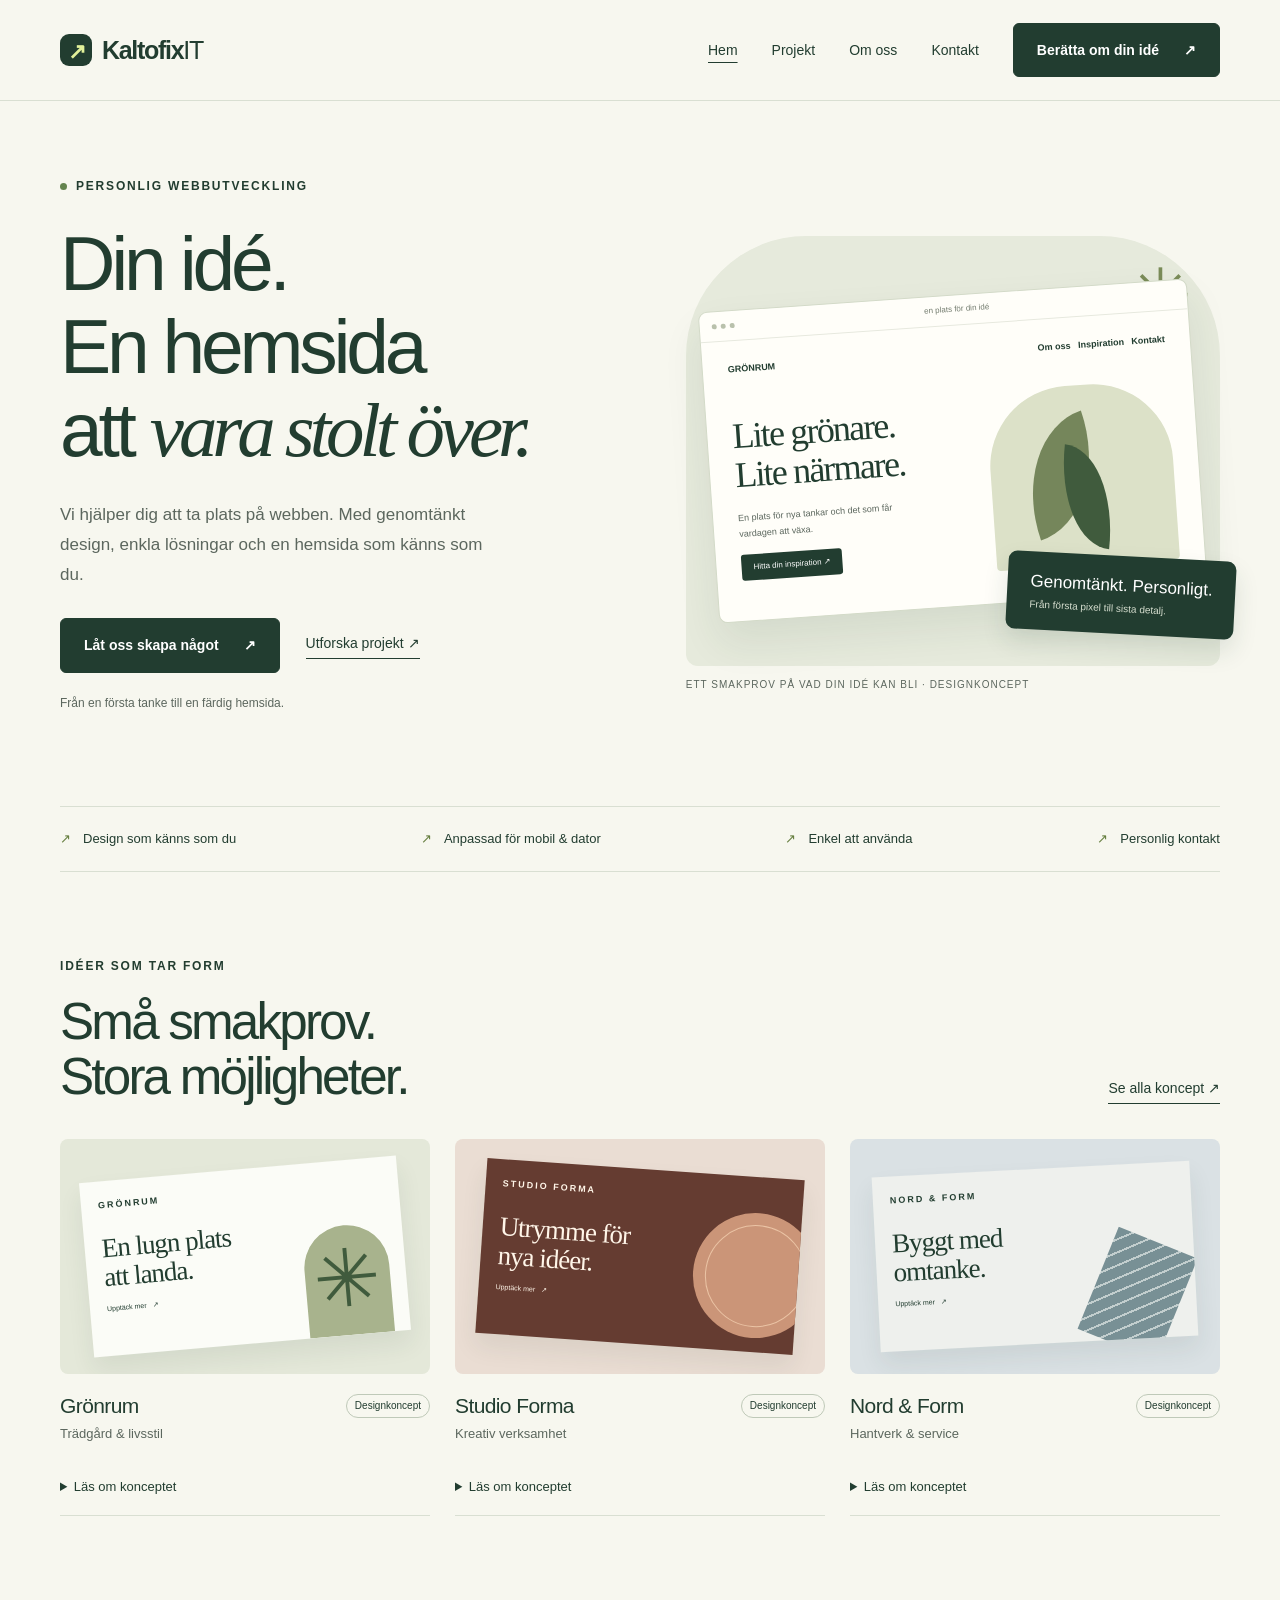
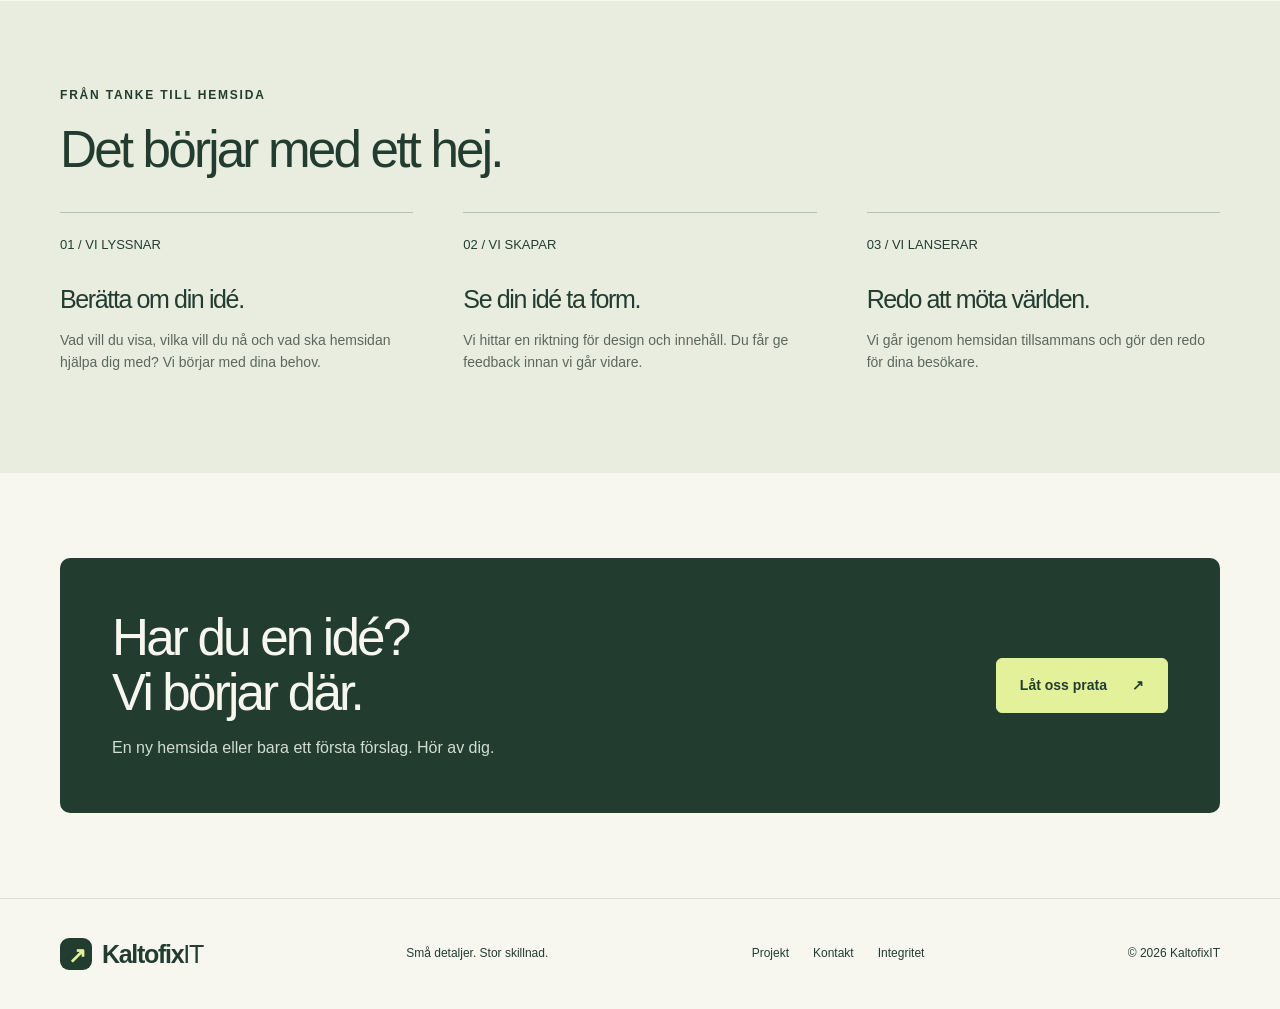
==== index.html @ 1e285206 "Build Swedish KaltofixIT portfolio with project concepts and contact inquiry" ====
<!doctype html>
<html lang="sv"><head><meta charset="UTF-8"><meta name="viewport" content="width=device-width,initial-scale=1"><meta name="description" content="KaltofixIT skapar personliga, lättanvända hemsidor. Upptäck projekt och hör av dig om en ny hemsida eller ett designförslag."><meta name="theme-color" content="#223d30"><title>Hemsidor med känsla | KaltofixIT</title><link rel="icon" href="favicon.svg" type="image/svg+xml"><link rel="stylesheet" href="styles.css"><script src="config.js" defer></script><script src="app.js" defer></script></head>
<body><a class="skip" href="#main">Hoppa till innehåll</a><header class="header"><div class="wrap nav"><a class="brand" href="index.html" aria-label="KaltofixIT, startsida"><span class="brandmark" aria-hidden="true">↗</span><span data-brand>Kaltofix<em>IT</em></span></a><button class="menu" aria-expanded="false" aria-controls="navigation">Meny</button><nav class="links" id="navigation" aria-label="Huvudmeny"><a href="index.html" aria-current="page">Hem</a><a href="projekt.html">Projekt</a><a href="om-oss.html">Om oss</a><a href="kontakt.html">Kontakt</a><a class="button" href="kontakt.html#forfragan">Berätta om din idé <span aria-hidden="true">↗</span></a></nav></div></header>
<main id="main"><section class="wrap hero"><div><div class="eyebrow"><span class="dot"></span> Personlig webbutveckling</div><h1>Din idé.<br>En hemsida<br>att <em>vara stolt över.</em></h1><p>Vi hjälper dig att ta plats på webben. Med genomtänkt design, enkla lösningar och en hemsida som känns som du.</p><div class="actions"><a class="button" href="kontakt.html">Låt oss skapa något <span aria-hidden="true">↗</span></a><a class="textlink" href="projekt.html">Utforska projekt ↗</a></div><p class="smallnote">Från en första tanke till en färdig hemsida.</p></div><div class="showcase"><span class="orbit" aria-hidden="true">✳</span><div class="browser" aria-hidden="true"><div class="chrome"><i></i><i></i><i></i><span>en plats för din idé</span></div><div class="mock"><div class="mocknav"><span>GRÖNRUM</span><span>Om oss &nbsp; Inspiration &nbsp; Kontakt</span></div><div class="mockhero"><div><h3>Lite grönare.<br>Lite närmare.</h3><p>En plats för nya tankar och det som får vardagen att växa.</p><span class="mockbutton">Hitta din inspiration ↗</span></div><div class="plant"></div></div></div></div><div class="floating"><b>Genomtänkt. Personligt.</b><span>Från första pixel till sista detalj.</span></div><span class="hero-caption">Ett smakprov på vad din idé kan bli · designkoncept</span></div></section><div class="wrap"><div class="benefits"><span>Design som känns som du</span><span>Anpassad för mobil & dator</span><span>Enkel att använda</span><span>Personlig kontakt</span></div></div><section class="wrap section"><div class="sectiontop"><div><div class="eyebrow">Idéer som tar form</div><h2>Små smakprov.<br>Stora möjligheter.</h2></div><a class="textlink" href="projekt.html">Se alla koncept ↗</a></div><div class="cards"><article class="project"><div class="project-art art-nature" aria-hidden="true"><div class="mini"><div class="mini-brand">GRÖNRUM</div><strong>En lugn plats att landa.</strong><small>Upptäck mer &nbsp; ↗</small><div class="circle"></div></div></div><div class="project-info"><h3>Grönrum</h3><span class="tag">Designkoncept</span></div><p>Trädgård & livsstil</p><details class="demo-detail"><summary>Läs om konceptet</summary><p>En mjuk, naturnära riktning med plats för tjänster, inspiration och personlig kontakt. Illustrativt exempel, inte ett kunduppdrag.</p><a class="textlink" href="kontakt.html?typ=exempel#forfragan">Jag vill ha något liknande ↗</a></details></article><article class="project"><div class="project-art art-studio" aria-hidden="true"><div class="mini"><div class="mini-brand">STUDIO FORMA</div><strong>Utrymme för nya idéer.</strong><small>Upptäck mer &nbsp; ↗</small><div class="circle"></div></div></div><div class="project-info"><h3>Studio Forma</h3><span class="tag">Designkoncept</span></div><p>Kreativ verksamhet</p><details class="demo-detail"><summary>Läs om konceptet</summary><p>En varm och uttrycksfull riktning för en verksamhet som vill visa upp sitt arbete. Illustrativt exempel, inte ett kunduppdrag.</p><a class="textlink" href="kontakt.html?typ=exempel#forfragan">Jag vill ha något liknande ↗</a></details></article><article class="project"><div class="project-art art-craft" aria-hidden="true"><div class="mini"><div class="mini-brand">NORD & FORM</div><strong>Byggt med omtanke.</strong><small>Upptäck mer &nbsp; ↗</small><div class="circle"></div></div></div><div class="project-info"><h3>Nord & Form</h3><span class="tag">Designkoncept</span></div><p>Hantverk & service</p><details class="demo-detail"><summary>Läs om konceptet</summary><p>En tydlig riktning med fokus på tjänster, referenser och en enkel väg till offert. Illustrativt exempel, inte ett kunduppdrag.</p><a class="textlink" href="kontakt.html?typ=exempel#forfragan">Jag vill ha något liknande ↗</a></details></article></div></section><section class="process"><div class="wrap section"><div class="sectiontop"><div><div class="eyebrow">Från tanke till hemsida</div><h2>Det börjar med ett hej.</h2></div></div><div class="steps"><article class="step"><span class="step-number">01 / VI LYSSNAR</span><h3>Berätta om din idé.</h3><p>Vad vill du visa, vilka vill du nå och vad ska hemsidan hjälpa dig med? Vi börjar med dina behov.</p></article><article class="step"><span class="step-number">02 / VI SKAPAR</span><h3>Se din idé ta form.</h3><p>Vi hittar en riktning för design och innehåll. Du får ge feedback innan vi går vidare.</p></article><article class="step"><span class="step-number">03 / VI LANSERAR</span><h3>Redo att möta världen.</h3><p>Vi går igenom hemsidan tillsammans och gör den redo för dina besökare.</p></article></div></div></section><div class="wrap section"><section class="cta"><div><h2>Har du en idé?<br>Vi börjar där.</h2><p>En ny hemsida eller bara ett första förslag. Hör av dig.</p></div><a class="button light" href="kontakt.html">Låt oss prata <span aria-hidden="true">↗</span></a></section></div></main><footer class="footer"><div class="wrap"><a class="brand" href="index.html"><span class="brandmark" aria-hidden="true">↗</span><span data-brand>Kaltofix<em>IT</em></span></a><span>Små detaljer. Stor skillnad.</span><div class="footer-links"><a href="projekt.html">Projekt</a><a href="kontakt.html">Kontakt</a><a href="kontakt.html#integritet">Integritet</a></div><span>© <span data-year>2026</span> <span data-name>KaltofixIT</span></span></div></footer></body></html>
---- styles.css ----
:root{--paper:#f7f7ef;--ink:#223d30;--muted:#5c675e;--line:#d9dfd2;--lime:#e2f19a;--white:#fffef9}*{box-sizing:border-box}html{scroll-behavior:smooth}body{margin:0;background:var(--paper);color:var(--ink);font-family:Arial,Helvetica,sans-serif;line-height:1.6}a{color:inherit;text-decoration:none}button,input,select,textarea{font:inherit}button,a,input,select,textarea{-webkit-tap-highlight-color:transparent}button{cursor:pointer}a:focus-visible,button:focus-visible,input:focus-visible,select:focus-visible,textarea:focus-visible{outline:3px solid #658023;outline-offset:5px}h1,h2,h3,p{margin-top:0}h1,h2,h3{line-height:1.08;letter-spacing:-.055em;font-weight:500}h1{font-size:clamp(3.1rem,6vw,6rem);margin-bottom:27px}h2{font-size:clamp(2rem,4vw,3.6rem)}h3{font-size:1.6rem}p{color:var(--muted)}.wrap{max-width:1240px;padding:0 40px;margin:auto}.skip{position:fixed;left:20px;top:-80px;background:var(--ink);color:white;padding:10px;z-index:99}.skip:focus{top:10px}.header{border-bottom:1px solid var(--line)}.nav{min-height:100px;display:flex;align-items:center;justify-content:space-between;gap:25px}.brand{font-size:25px;font-weight:700;letter-spacing:-1.3px;display:flex;gap:10px;align-items:center}.brandmark{width:32px;height:32px;display:grid;place-items:center;background:var(--ink);color:var(--lime);border-radius:9px;font-size:22px}.brand em{font-style:normal;font-weight:400}.links{display:flex;gap:34px;align-items:center;font-size:14px}.links a[aria-current=page]{text-decoration:underline;text-underline-offset:7px}.button{display:inline-flex;justify-content:center;align-items:center;gap:25px;padding:15px 23px;border-radius:6px;background:var(--ink);color:white;border:1px solid var(--ink);font-size:14px;font-weight:600;transition:transform .2s,background .2s}.button:hover{background:#345743;transform:translateY(-2px)}.button.light{background:var(--lime);color:var(--ink);border-color:var(--lime)}.button.outline{background:transparent;color:var(--ink);border-color:#abb5a4}.textlink{font-size:14px;border-bottom:1px solid;padding-bottom:4px}.menu{display:none}.eyebrow{display:flex;align-items:center;gap:9px;font-size:12px;letter-spacing:1.8px;text-transform:uppercase;font-weight:600;margin-bottom:26px;color:var(--ink)}.dot{width:7px;height:7px;background:#64844e;border-radius:100%}.hero{display:grid;grid-template-columns:1.05fr 1fr;gap:65px;align-items:center;padding-top:76px;padding-bottom:80px}.hero h1 em,.pagehead h1 em{font-family:Georgia,serif;font-weight:400;letter-spacing:-.065em}.hero p{max-width:430px;font-size:17px;line-height:1.75}.actions{display:flex;align-items:center;gap:26px;flex-wrap:wrap;margin-top:29px}.smallnote{font-size:12px!important;margin-top:20px}.showcase{position:relative;background:#e6eadc;border-radius:120px 120px 12px 12px;min-height:430px;display:flex;align-items:center;justify-content:center;padding:40px 22px}.orbit{position:absolute;right:28px;top:23px;font-size:75px;line-height:1;color:#7a8c58}.browser{width:100%;background:var(--white);border-radius:9px;box-shadow:0 20px 40px #223d3017;overflow:hidden;transform:rotate(-4deg);border:1px solid #d3dac8}.chrome{height:30px;border-bottom:1px solid #e7e9df;display:flex;align-items:center;gap:4px;padding:0 12px}.chrome i{width:5px;height:5px;border-radius:50%;background:#b9c1ac}.chrome span{font-size:8px;flex:1;text-align:center;color:#727b6e}.mock{padding:21px 25px 32px}.mocknav{display:flex;justify-content:space-between;font-size:9px;font-weight:bold}.mockhero{display:grid;grid-template-columns:1.3fr 1fr;gap:16px;align-items:center;padding-top:33px}.mock h3{font-family:Georgia,serif;font-size:36px;letter-spacing:-1.8px;margin-bottom:16px}.mock p{font-size:9px;max-width:180px}.mockbutton{display:inline-block;background:var(--ink);color:white;padding:7px 12px;font-size:8px;border-radius:3px}.plant{height:180px;background:#dce1c8;border-radius:80px 80px 4px 4px;position:relative;overflow:hidden}.plant:before{content:'';position:absolute;width:80px;height:110px;border-radius:100% 0 100% 0;background:#75865b;bottom:36px;left:30px;transform:rotate(-15deg)}.plant:after{content:'';position:absolute;width:55px;height:100px;border-radius:0 100% 0 100%;background:#405b3d;bottom:18px;left:67px;transform:rotate(10deg)}.floating{position:absolute;right:-15px;bottom:32px;background:var(--ink);color:white;border-radius:9px;padding:16px 23px;box-shadow:0 12px 25px #223d3020;transform:rotate(3deg);font-size:12px}.floating b{display:block;font-size:17px;font-weight:500}.floating span{color:#d6decf;font-size:10px}.hero-caption{position:absolute;bottom:-27px;left:0;font-size:10px;color:var(--muted);letter-spacing:1px;text-transform:uppercase}.benefits{border-top:1px solid var(--line);border-bottom:1px solid var(--line);display:flex;justify-content:space-between;gap:15px;padding:22px 0;font-size:13px}.benefits span:before{content:'↗';margin-right:12px;color:#647d3d}.section{padding-top:85px;padding-bottom:85px}.sectiontop{display:flex;justify-content:space-between;align-items:end;gap:25px;margin-bottom:35px}.sectiontop h2{margin-bottom:0}.sectiontop .eyebrow{margin-bottom:17px}.cards{display:grid;grid-template-columns:repeat(3,1fr);gap:25px}.project-art{height:235px;border-radius:8px;overflow:hidden;padding:26px;position:relative;display:grid;place-items:center}.art-nature{background:#e4e8d9}.art-studio{background:#eaddd3}.art-craft{background:#dae1e4}.mini{width:100%;height:175px;padding:17px;background:#fbfcf7;box-shadow:0 13px 25px #223d3015;transform:rotate(-5deg);position:relative;overflow:hidden}.mini .mini-brand{font-size:9px;letter-spacing:2px;font-weight:bold;margin-bottom:22px}.mini strong{font-family:Georgia,serif;font-size:27px;line-height:1.05;display:block;max-width:150px;font-weight:400;letter-spacing:-1px}.mini small{font-size:7px;display:block;margin-top:12px}.mini .circle{height:110px;width:85px;background:#a8b38d;border-radius:80px 80px 0 0;position:absolute;right:16px;bottom:0}.mini .circle:after{content:'✳';font-size:80px;position:absolute;top:-10px;left:8px;color:#405b3d}.art-studio .mini{background:#653c31;color:#fff5e8;transform:rotate(4deg)}.art-studio .circle{background:#cb9578;border-radius:50%;right:-20px;bottom:14px;width:125px;height:125px}.art-studio .circle:after{content:'';border:1px solid #ebc4a5;width:100px;height:100px;border-radius:50%;left:12px;top:12px}.art-craft .mini{background:#eef0ed;transform:rotate(-3deg)}.art-craft .circle{border-radius:0;background:repeating-linear-gradient(135deg,#789095 0,#789095 10px,#c2cece 10px,#c2cece 12px);transform:rotate(25deg);bottom:-10px}.art-craft .circle:after{content:''}.project-info{display:flex;justify-content:space-between;align-items:center;margin:20px 0 6px;gap:10px}.project-info h3{font-size:21px;letter-spacing:-.6px;margin:0}.tag{font-size:10px;border:1px solid #bfc9b8;border-radius:20px;padding:3px 8px;white-space:nowrap}.project p{font-size:13px;margin:0 0 12px}.project .textlink{font-size:12px}.process{background:#e9eddf}.steps{display:grid;grid-template-columns:repeat(3,1fr);gap:50px}.step{border-top:1px solid #b7c2ab;padding-top:22px}.step-number{font-size:13px;display:block;margin-bottom:30px}.step h3{font-size:25px;margin-bottom:16px}.step p{font-size:14px}.cta{background:var(--ink);color:var(--paper);border-radius:10px;padding:52px;display:flex;justify-content:space-between;align-items:center;gap:35px}.cta h2{margin-bottom:15px}.cta p{color:#d3ddce;margin:0}.footer{padding:35px 0;border-top:1px solid var(--line);font-size:12px}.footer .wrap{display:flex;justify-content:space-between;align-items:center;gap:22px;flex-wrap:wrap}.footer-links{display:flex;gap:24px}.pagehead{padding-top:70px;padding-bottom:40px;max-width:850px}.pagehead h1{font-size:clamp(3rem,5.5vw,5rem)}.pagehead p{max-width:620px;font-size:17px}.notice{padding:15px 20px;border-left:3px solid #a4b478;background:#edf0e4;font-size:13px;margin:0 0 35px;color:var(--muted)}.about-grid{display:grid;grid-template-columns:1fr 1fr;gap:80px;align-items:center}.about-art{background:#dfe6d4;border-radius:10px;min-height:350px;display:grid;place-items:center}.about-art span{font-family:Georgia,serif;font-size:120px;letter-spacing:-13px;transform:rotate(-8deg)}.about-copy h2{font-size:38px}.about-copy p{font-size:16px}.contact-grid{display:grid;grid-template-columns:.8fr 1.2fr;gap:85px;padding-bottom:80px}.contact-item{padding:23px 0;border-bottom:1px solid var(--line)}.contact-item small{display:block;color:var(--muted);margin-bottom:8px;font-size:12px}.contact-item a{font-size:clamp(17px,2.2vw,24px);overflow-wrap:anywhere;letter-spacing:-.5px}.contact-form{background:var(--white);border:1px solid var(--line);padding:32px;border-radius:10px}.contact-form h2{font-size:27px;letter-spacing:-1px}.form-row{display:grid;grid-template-columns:1fr 1fr;gap:18px}label{display:block;font-size:12px;font-weight:600;margin-bottom:17px}input,select,textarea{display:block;width:100%;margin-top:7px;border:1px solid #c9d0c2;background:#fffefb;border-radius:5px;padding:11px 12px;color:var(--ink);font-size:14px}textarea{resize:vertical;min-height:125px}.form-help{font-size:12px;line-height:1.6;margin:15px 0 0}.status{font-size:13px;margin-top:15px}.faq{margin-top:35px}details{border-bottom:1px solid var(--line);padding:17px 0;font-size:14px}summary{cursor:pointer;font-weight:600}details p{padding-top:12px;margin-bottom:0}.form-copy{display:none;width:100%;margin-top:12px}.form-copy.visible{display:block}.privacy{font-size:12px;margin-top:30px}.demo-detail{margin-top:15px}.demo-detail summary{font-weight:400;font-size:13px}.demo-detail p{font-size:13px}.page404{text-align:center;padding:100px 20px}.noscript{padding:18px;background:#e2f19a}.mobile-only{display:none}@media(min-width:1500px){.hero{padding-top:95px;padding-bottom:100px}}@media(max-width:1000px){.hero{gap:35px}.wrap{padding-left:28px;padding-right:28px}.showcase{min-height:360px}.mock h3{font-size:29px}.plant{height:140px}.floating{right:-5px}.contact-grid{gap:35px}.cards{gap:18px}.project-art{padding:18px}.mini strong{font-size:23px}.mini .circle{right:-15px;opacity:.7}.links{gap:22px}}@media(max-width:720px){.wrap{padding-left:22px;padding-right:22px}.nav{min-height:80px;flex-wrap:wrap;gap:0;padding-top:18px;padding-bottom:18px}.brand{font-size:23px}.menu{display:block;border:1px solid #b8c3af;border-radius:5px;padding:7px 12px;background:transparent;color:var(--ink)}.links{display:none;width:100%;align-items:stretch;gap:0;padding-top:18px}.links.open{display:flex;flex-direction:column}.links a{padding:12px}.links .button{margin-top:8px}.hero{grid-template-columns:1fr;padding-top:45px;padding-bottom:55px;gap:45px}h1{font-size:3.5rem}.hero p{font-size:16px}.showcase{min-height:350px;max-width:490px;width:100%;margin:auto}.browser{max-width:420px}.hero-caption{bottom:-23px}.benefits{flex-wrap:wrap;justify-content:flex-start;gap:12px 25px;font-size:12px}.section{padding-top:55px;padding-bottom:55px}.sectiontop{align-items:start;flex-direction:column;gap:20px}.cards,.steps,.about-grid,.contact-grid{grid-template-columns:1fr}.cards{gap:36px}.project-art{height:270px;padding:32px}.mini{max-width:320px;height:200px;padding:24px}.mini strong{font-size:32px}.mini .circle{right:15px;opacity:1}.steps{gap:28px}.step-number{margin-bottom:18px}.cta{padding:32px 24px;align-items:start;flex-direction:column}.cta h2{font-size:2.3rem}.footer .wrap{align-items:start;flex-direction:column}.pagehead{padding-top:45px;padding-bottom:20px}.pagehead h1{font-size:3.4rem}.about-grid{gap:35px}.about-art{min-height:270px}.contact-grid{gap:30px}.contact-form{padding:24px}.form-row{grid-template-columns:1fr;gap:0}.contact-item a{font-size:24px}}@media(prefers-reduced-motion:reduce){html{scroll-behavior:auto}*{transition:none!important}}
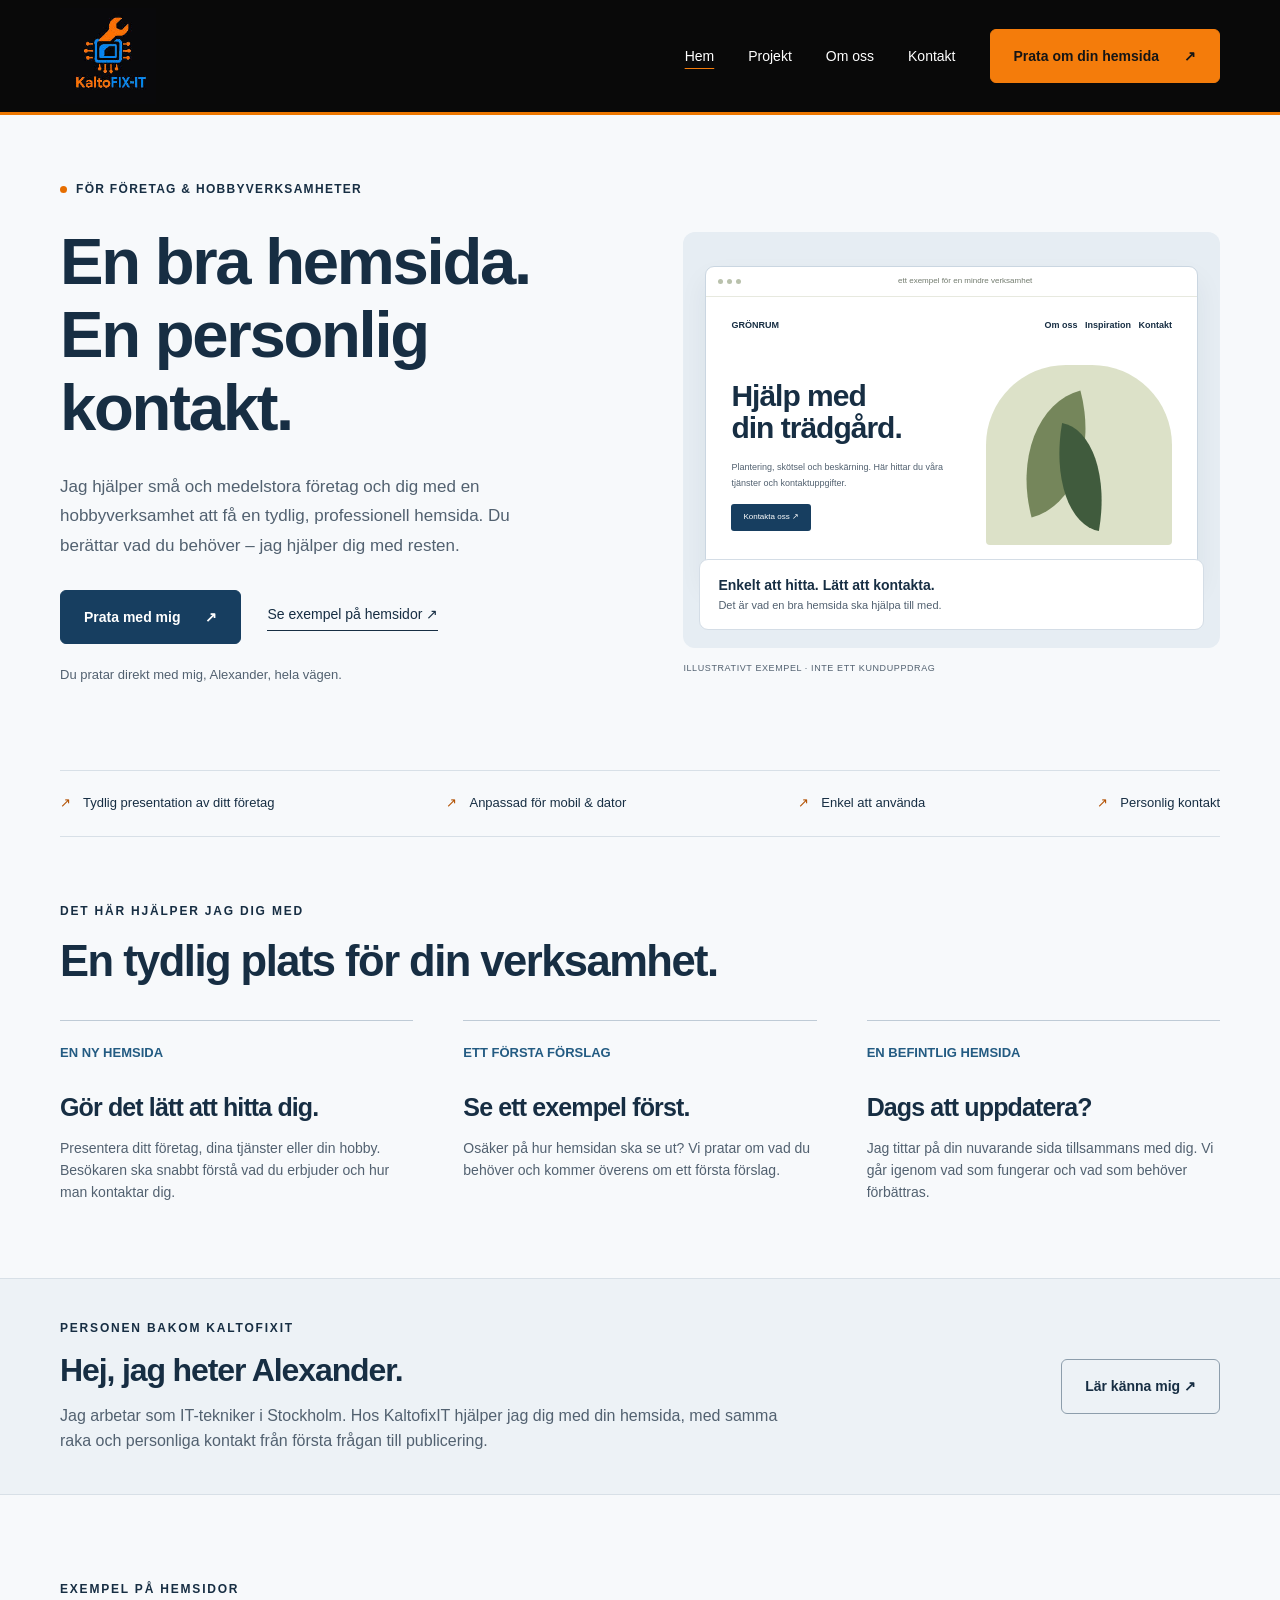
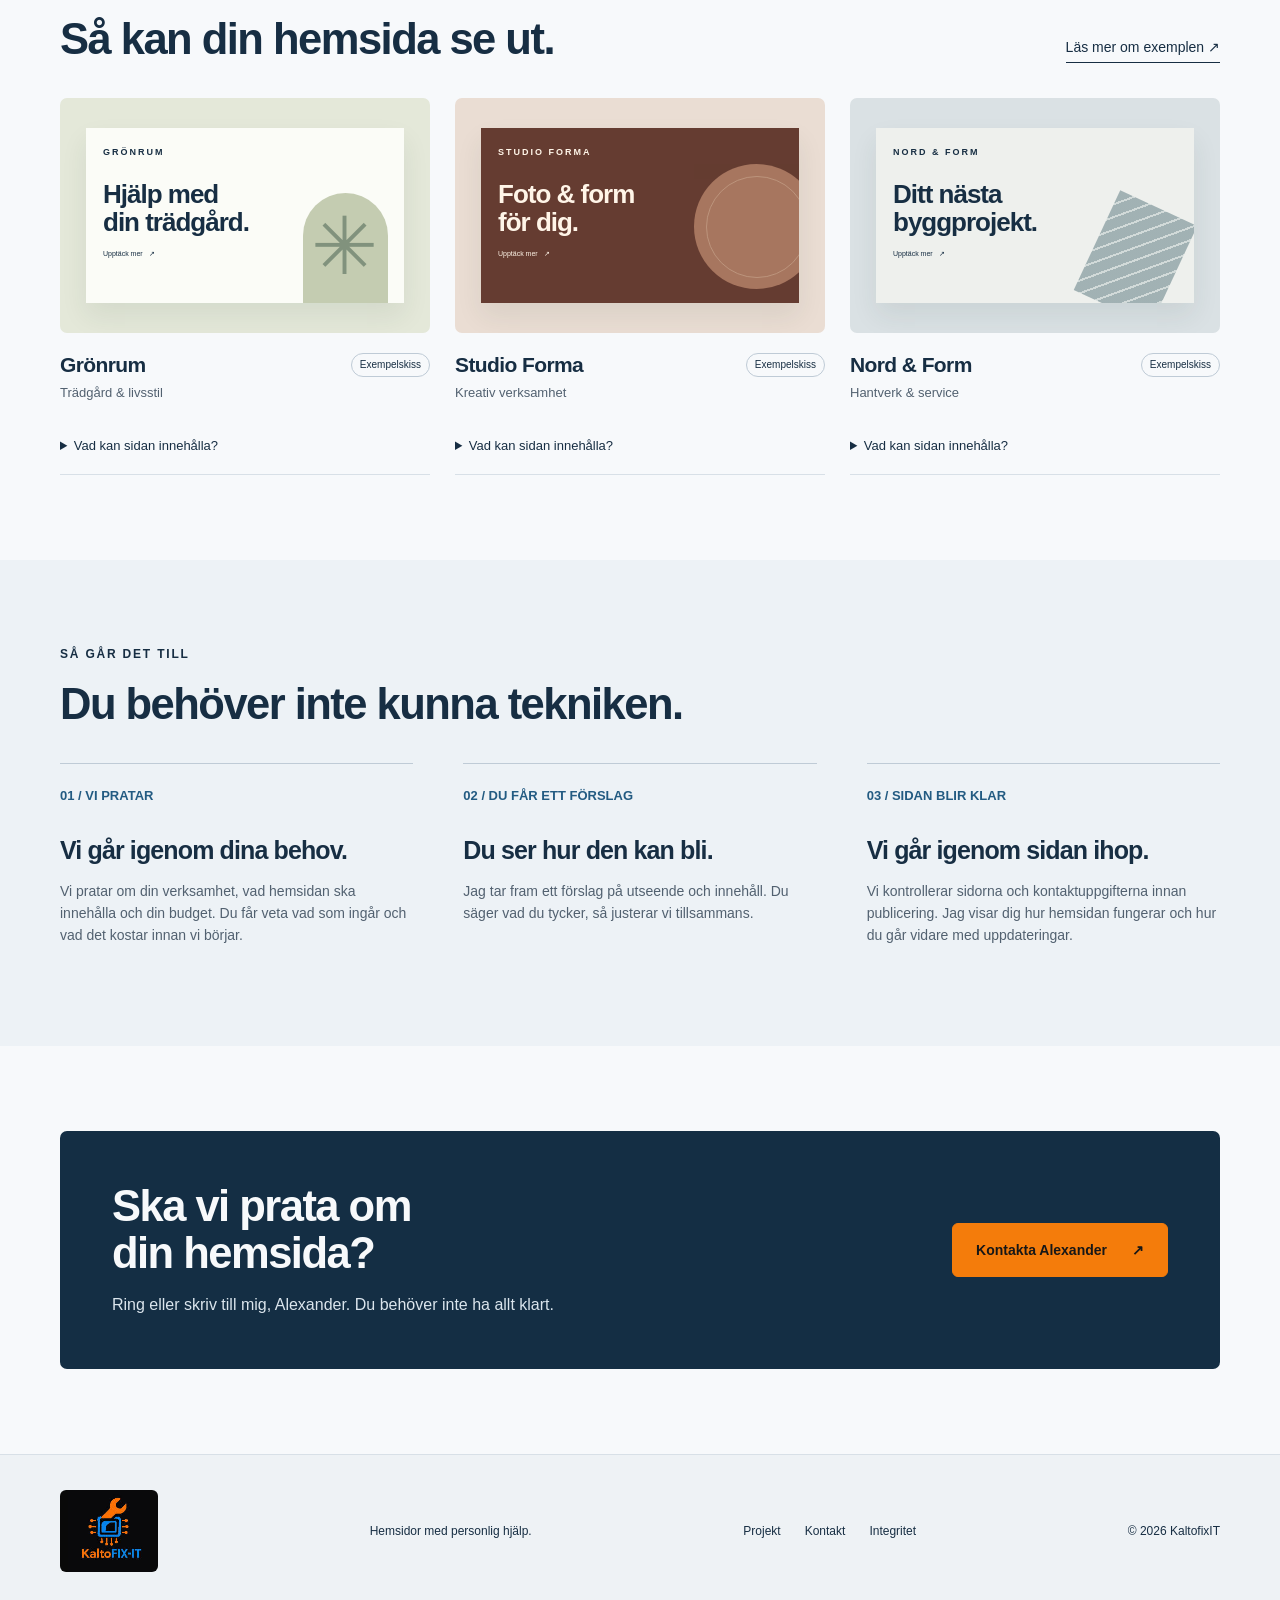
==== commit 3ac9ef8c: "Add original KaltofixIT logo and focus on approachable websites for businesses" ====
--- a/index.html
+++ b/index.html
@@ -1,4 +1,4 @@
 <!doctype html>
-<html lang="sv"><head><meta charset="UTF-8"><meta name="viewport" content="width=device-width,initial-scale=1"><meta name="description" content="KaltofixIT skapar personliga, lättanvända hemsidor. Upptäck projekt och hör av dig om en ny hemsida eller ett designförslag."><meta name="theme-color" content="#223d30"><title>Hemsidor med känsla | KaltofixIT</title><link rel="icon" href="favicon.svg" type="image/svg+xml"><link rel="stylesheet" href="styles.css"><script src="config.js" defer></script><script src="app.js" defer></script></head>
-<body><a class="skip" href="#main">Hoppa till innehåll</a><header class="header"><div class="wrap nav"><a class="brand" href="index.html" aria-label="KaltofixIT, startsida"><span class="brandmark" aria-hidden="true">↗</span><span data-brand>Kaltofix<em>IT</em></span></a><button class="menu" aria-expanded="false" aria-controls="navigation">Meny</button><nav class="links" id="navigation" aria-label="Huvudmeny"><a href="index.html" aria-current="page">Hem</a><a href="projekt.html">Projekt</a><a href="om-oss.html">Om oss</a><a href="kontakt.html">Kontakt</a><a class="button" href="kontakt.html#forfragan">Berätta om din idé <span aria-hidden="true">↗</span></a></nav></div></header>
-<main id="main"><section class="wrap hero"><div><div class="eyebrow"><span class="dot"></span> Personlig webbutveckling</div><h1>Din idé.<br>En hemsida<br>att <em>vara stolt över.</em></h1><p>Vi hjälper dig att ta plats på webben. Med genomtänkt design, enkla lösningar och en hemsida som känns som du.</p><div class="actions"><a class="button" href="kontakt.html">Låt oss skapa något <span aria-hidden="true">↗</span></a><a class="textlink" href="projekt.html">Utforska projekt ↗</a></div><p class="smallnote">Från en första tanke till en färdig hemsida.</p></div><div class="showcase"><span class="orbit" aria-hidden="true">✳</span><div class="browser" aria-hidden="true"><div class="chrome"><i></i><i></i><i></i><span>en plats för din idé</span></div><div class="mock"><div class="mocknav"><span>GRÖNRUM</span><span>Om oss &nbsp; Inspiration &nbsp; Kontakt</span></div><div class="mockhero"><div><h3>Lite grönare.<br>Lite närmare.</h3><p>En plats för nya tankar och det som får vardagen att växa.</p><span class="mockbutton">Hitta din inspiration ↗</span></div><div class="plant"></div></div></div></div><div class="floating"><b>Genomtänkt. Personligt.</b><span>Från första pixel till sista detalj.</span></div><span class="hero-caption">Ett smakprov på vad din idé kan bli · designkoncept</span></div></section><div class="wrap"><div class="benefits"><span>Design som känns som du</span><span>Anpassad för mobil & dator</span><span>Enkel att använda</span><span>Personlig kontakt</span></div></div><section class="wrap section"><div class="sectiontop"><div><div class="eyebrow">Idéer som tar form</div><h2>Små smakprov.<br>Stora möjligheter.</h2></div><a class="textlink" href="projekt.html">Se alla koncept ↗</a></div><div class="cards"><article class="project"><div class="project-art art-nature" aria-hidden="true"><div class="mini"><div class="mini-brand">GRÖNRUM</div><strong>En lugn plats att landa.</strong><small>Upptäck mer &nbsp; ↗</small><div class="circle"></div></div></div><div class="project-info"><h3>Grönrum</h3><span class="tag">Designkoncept</span></div><p>Trädgård & livsstil</p><details class="demo-detail"><summary>Läs om konceptet</summary><p>En mjuk, naturnära riktning med plats för tjänster, inspiration och personlig kontakt. Illustrativt exempel, inte ett kunduppdrag.</p><a class="textlink" href="kontakt.html?typ=exempel#forfragan">Jag vill ha något liknande ↗</a></details></article><article class="project"><div class="project-art art-studio" aria-hidden="true"><div class="mini"><div class="mini-brand">STUDIO FORMA</div><strong>Utrymme för nya idéer.</strong><small>Upptäck mer &nbsp; ↗</small><div class="circle"></div></div></div><div class="project-info"><h3>Studio Forma</h3><span class="tag">Designkoncept</span></div><p>Kreativ verksamhet</p><details class="demo-detail"><summary>Läs om konceptet</summary><p>En varm och uttrycksfull riktning för en verksamhet som vill visa upp sitt arbete. Illustrativt exempel, inte ett kunduppdrag.</p><a class="textlink" href="kontakt.html?typ=exempel#forfragan">Jag vill ha något liknande ↗</a></details></article><article class="project"><div class="project-art art-craft" aria-hidden="true"><div class="mini"><div class="mini-brand">NORD & FORM</div><strong>Byggt med omtanke.</strong><small>Upptäck mer &nbsp; ↗</small><div class="circle"></div></div></div><div class="project-info"><h3>Nord & Form</h3><span class="tag">Designkoncept</span></div><p>Hantverk & service</p><details class="demo-detail"><summary>Läs om konceptet</summary><p>En tydlig riktning med fokus på tjänster, referenser och en enkel väg till offert. Illustrativt exempel, inte ett kunduppdrag.</p><a class="textlink" href="kontakt.html?typ=exempel#forfragan">Jag vill ha något liknande ↗</a></details></article></div></section><section class="process"><div class="wrap section"><div class="sectiontop"><div><div class="eyebrow">Från tanke till hemsida</div><h2>Det börjar med ett hej.</h2></div></div><div class="steps"><article class="step"><span class="step-number">01 / VI LYSSNAR</span><h3>Berätta om din idé.</h3><p>Vad vill du visa, vilka vill du nå och vad ska hemsidan hjälpa dig med? Vi börjar med dina behov.</p></article><article class="step"><span class="step-number">02 / VI SKAPAR</span><h3>Se din idé ta form.</h3><p>Vi hittar en riktning för design och innehåll. Du får ge feedback innan vi går vidare.</p></article><article class="step"><span class="step-number">03 / VI LANSERAR</span><h3>Redo att möta världen.</h3><p>Vi går igenom hemsidan tillsammans och gör den redo för dina besökare.</p></article></div></div></section><div class="wrap section"><section class="cta"><div><h2>Har du en idé?<br>Vi börjar där.</h2><p>En ny hemsida eller bara ett första förslag. Hör av dig.</p></div><a class="button light" href="kontakt.html">Låt oss prata <span aria-hidden="true">↗</span></a></section></div></main><footer class="footer"><div class="wrap"><a class="brand" href="index.html"><span class="brandmark" aria-hidden="true">↗</span><span data-brand>Kaltofix<em>IT</em></span></a><span>Små detaljer. Stor skillnad.</span><div class="footer-links"><a href="projekt.html">Projekt</a><a href="kontakt.html">Kontakt</a><a href="kontakt.html#integritet">Integritet</a></div><span>© <span data-year>2026</span> <span data-name>KaltofixIT</span></span></div></footer></body></html>+<html lang="sv"><head><meta charset="UTF-8"><meta name="viewport" content="width=device-width,initial-scale=1"><meta name="description" content="Hemsidor för små och medelstora företag och hobbyverksamheter. Hos KaltofixIT får du personlig hjälp av Alexander, från första samtalet till färdig hemsida."><meta name="theme-color" content="#223d30"><title>Hemsidor för företag och hobbyverksamheter | KaltofixIT</title><link rel="icon" href="kaltofixit-logo.png" type="image/png"><link rel="stylesheet" href="styles.css"><script src="config.js" defer></script><script src="app.js" defer></script></head>
+<body><a class="skip" href="#main">Hoppa till innehåll</a><header class="header"><div class="wrap nav"><a class="brand" href="index.html" aria-label="KaltofixIT, startsida"><img class="brand-logo" src="kaltofixit-logo.png" alt="KaltofixIT" width="160" height="160"></a><button class="menu" aria-expanded="false" aria-controls="navigation">Meny</button><nav class="links" id="navigation" aria-label="Huvudmeny"><a href="index.html" aria-current="page">Hem</a><a href="projekt.html">Projekt</a><a href="om-oss.html">Om oss</a><a href="kontakt.html">Kontakt</a><a class="button" href="kontakt.html#forfragan">Prata om din hemsida <span aria-hidden="true">↗</span></a></nav></div></header>
+<main id="main"><section class="wrap hero"><div><div class="eyebrow"><span class="dot"></span> För företag & hobbyverksamheter</div><h1>En bra hemsida.<br>En personlig<br>kontakt.</h1><p>Jag hjälper små och medelstora företag och dig med en hobbyverksamhet att få en tydlig, professionell hemsida. Du berättar vad du behöver – jag hjälper dig med resten.</p><div class="actions"><a class="button" href="kontakt.html">Prata med mig <span aria-hidden="true">↗</span></a><a class="textlink" href="projekt.html">Se exempel på hemsidor ↗</a></div><p class="smallnote">Du pratar direkt med mig, Alexander, hela vägen.</p></div><div class="showcase"><span class="orbit" aria-hidden="true">✳</span><div class="browser" aria-hidden="true"><div class="chrome"><i></i><i></i><i></i><span>ett exempel för en mindre verksamhet</span></div><div class="mock"><div class="mocknav"><span>GRÖNRUM</span><span>Om oss &nbsp; Inspiration &nbsp; Kontakt</span></div><div class="mockhero"><div><h3>Hjälp med<br>din trädgård.</h3><p>Plantering, skötsel och beskärning. Här hittar du våra tjänster och kontaktuppgifter.</p><span class="mockbutton">Kontakta oss ↗</span></div><div class="plant"></div></div></div></div><div class="floating"><b>Enkelt att hitta. Lätt att kontakta.</b><span>Det är vad en bra hemsida ska hjälpa till med.</span></div><span class="hero-caption">Illustrativt exempel · inte ett kunduppdrag</span></div></section><div class="wrap"><div class="benefits"><span>Tydlig presentation av ditt företag</span><span>Anpassad för mobil & dator</span><span>Enkel att använda</span><span>Personlig kontakt</span></div></div><section class="wrap section services"><div class="sectiontop"><div><div class="eyebrow">Det här hjälper jag dig med</div><h2>En tydlig plats för din verksamhet.</h2></div></div><div class="steps"><article class="step"><span class="step-number">EN NY HEMSIDA</span><h3>Gör det lätt att hitta dig.</h3><p>Presentera ditt företag, dina tjänster eller din hobby. Besökaren ska snabbt förstå vad du erbjuder och hur man kontaktar dig.</p></article><article class="step"><span class="step-number">ETT FÖRSTA FÖRSLAG</span><h3>Se ett exempel först.</h3><p>Osäker på hur hemsidan ska se ut? Vi pratar om vad du behöver och kommer överens om ett första förslag.</p></article><article class="step"><span class="step-number">EN BEFINTLIG HEMSIDA</span><h3>Dags att uppdatera?</h3><p>Jag tittar på din nuvarande sida tillsammans med dig. Vi går igenom vad som fungerar och vad som behöver förbättras.</p></article></div></section><section class="intro-strip"><div class="wrap"><div><span class="eyebrow">Personen bakom KaltofixIT</span><h2>Hej, jag heter Alexander.</h2><p>Jag arbetar som IT-tekniker i Stockholm. Hos KaltofixIT hjälper jag dig med din hemsida, med samma raka och personliga kontakt från första frågan till publicering.</p></div><a class="button outline" href="om-oss.html">Lär känna mig ↗</a></div></section><section class="wrap section"><div class="sectiontop"><div><div class="eyebrow">Exempel på hemsidor</div><h2>Så kan din hemsida se ut.</h2></div><a class="textlink" href="projekt.html">Läs mer om exemplen ↗</a></div><div class="cards"><article class="project"><div class="project-art art-nature" aria-hidden="true"><div class="mini"><div class="mini-brand">GRÖNRUM</div><strong>Hjälp med din trädgård.</strong><small>Upptäck mer &nbsp; ↗</small><div class="circle"></div></div></div><div class="project-info"><h3>Grönrum</h3><span class="tag">Exempelskiss</span></div><p>Trädgård & livsstil</p><details class="demo-detail"><summary>Vad kan sidan innehålla?</summary><p>En hemsida för ett mindre trädgårdsföretag, med tydliga tjänster, bilder på arbeten och kontaktuppgifter. Illustrativt exempel, inte ett kunduppdrag.</p><a class="textlink" href="kontakt.html?typ=exempel#forfragan">Jag vill ha något liknande ↗</a></details></article><article class="project"><div class="project-art art-studio" aria-hidden="true"><div class="mini"><div class="mini-brand">STUDIO FORMA</div><strong>Foto & form för dig.</strong><small>Upptäck mer &nbsp; ↗</small><div class="circle"></div></div></div><div class="project-info"><h3>Studio Forma</h3><span class="tag">Exempelskiss</span></div><p>Kreativ verksamhet</p><details class="demo-detail"><summary>Vad kan sidan innehålla?</summary><p>En hemsida för dig som fotograferar, skapar eller driver en kreativ hobbyverksamhet. Visa dina arbeten och gör det enkelt att skicka en förfrågan. Illustrativt exempel, inte ett kunduppdrag.</p><a class="textlink" href="kontakt.html?typ=exempel#forfragan">Jag vill ha något liknande ↗</a></details></article><article class="project"><div class="project-art art-craft" aria-hidden="true"><div class="mini"><div class="mini-brand">NORD & FORM</div><strong>Ditt nästa byggprojekt.</strong><small>Upptäck mer &nbsp; ↗</small><div class="circle"></div></div></div><div class="project-info"><h3>Nord & Form</h3><span class="tag">Exempelskiss</span></div><p>Hantverk & service</p><details class="demo-detail"><summary>Vad kan sidan innehålla?</summary><p>En hemsida för ett hantverks- eller serviceföretag. Besökaren hittar vad du erbjuder, var du arbetar och hur man ber om en offert. Illustrativt exempel, inte ett kunduppdrag.</p><a class="textlink" href="kontakt.html?typ=exempel#forfragan">Jag vill ha något liknande ↗</a></details></article></div></section><section class="process"><div class="wrap section"><div class="sectiontop"><div><div class="eyebrow">Så går det till</div><h2>Du behöver inte kunna tekniken.</h2></div></div><div class="steps"><article class="step"><span class="step-number">01 / VI PRATAR</span><h3>Vi går igenom dina behov.</h3><p>Vi pratar om din verksamhet, vad hemsidan ska innehålla och din budget. Du får veta vad som ingår och vad det kostar innan vi börjar.</p></article><article class="step"><span class="step-number">02 / DU FÅR ETT FÖRSLAG</span><h3>Du ser hur den kan bli.</h3><p>Jag tar fram ett förslag på utseende och innehåll. Du säger vad du tycker, så justerar vi tillsammans.</p></article><article class="step"><span class="step-number">03 / SIDAN BLIR KLAR</span><h3>Vi går igenom sidan ihop.</h3><p>Vi kontrollerar sidorna och kontaktuppgifterna innan publicering. Jag visar dig hur hemsidan fungerar och hur du går vidare med uppdateringar.</p></article></div></div></section><div class="wrap section"><section class="cta"><div><h2>Ska vi prata om<br>din hemsida?</h2><p>Ring eller skriv till mig, Alexander. Du behöver inte ha allt klart.</p></div><a class="button light" href="kontakt.html">Kontakta Alexander <span aria-hidden="true">↗</span></a></section></div></main><footer class="footer"><div class="wrap"><a class="brand" href="index.html"><img class="brand-logo" src="kaltofixit-logo.png" alt="KaltofixIT" width="160" height="160"></a><span>Hemsidor med personlig hjälp.</span><div class="footer-links"><a href="projekt.html">Projekt</a><a href="kontakt.html">Kontakt</a><a href="kontakt.html#integritet">Integritet</a></div><span>© <span data-year>2026</span> <span data-name>KaltofixIT</span></span></div></footer></body></html>
--- a/styles.css
+++ b/styles.css
@@ -1,3 +1,9 @@
 
 :root{--paper:#f7f7ef;--ink:#223d30;--muted:#5c675e;--line:#d9dfd2;--lime:#e2f19a;--white:#fffef9}*{box-sizing:border-box}html{scroll-behavior:smooth}body{margin:0;background:var(--paper);color:var(--ink);font-family:Arial,Helvetica,sans-serif;line-height:1.6}a{color:inherit;text-decoration:none}button,input,select,textarea{font:inherit}button,a,input,select,textarea{-webkit-tap-highlight-color:transparent}button{cursor:pointer}a:focus-visible,button:focus-visible,input:focus-visible,select:focus-visible,textarea:focus-visible{outline:3px solid #658023;outline-offset:5px}h1,h2,h3,p{margin-top:0}h1,h2,h3{line-height:1.08;letter-spacing:-.055em;font-weight:500}h1{font-size:clamp(3.1rem,6vw,6rem);margin-bottom:27px}h2{font-size:clamp(2rem,4vw,3.6rem)}h3{font-size:1.6rem}p{color:var(--muted)}.wrap{max-width:1240px;padding:0 40px;margin:auto}.skip{position:fixed;left:20px;top:-80px;background:var(--ink);color:white;padding:10px;z-index:99}.skip:focus{top:10px}.header{border-bottom:1px solid var(--line)}.nav{min-height:100px;display:flex;align-items:center;justify-content:space-between;gap:25px}.brand{font-size:25px;font-weight:700;letter-spacing:-1.3px;display:flex;gap:10px;align-items:center}.brandmark{width:32px;height:32px;display:grid;place-items:center;background:var(--ink);color:var(--lime);border-radius:9px;font-size:22px}.brand em{font-style:normal;font-weight:400}.links{display:flex;gap:34px;align-items:center;font-size:14px}.links a[aria-current=page]{text-decoration:underline;text-underline-offset:7px}.button{display:inline-flex;justify-content:center;align-items:center;gap:25px;padding:15px 23px;border-radius:6px;background:var(--ink);color:white;border:1px solid var(--ink);font-size:14px;font-weight:600;transition:transform .2s,background .2s}.button:hover{background:#345743;transform:translateY(-2px)}.button.light{background:var(--lime);color:var(--ink);border-color:var(--lime)}.button.outline{background:transparent;color:var(--ink);border-color:#abb5a4}.textlink{font-size:14px;border-bottom:1px solid;padding-bottom:4px}.menu{display:none}.eyebrow{display:flex;align-items:center;gap:9px;font-size:12px;letter-spacing:1.8px;text-transform:uppercase;font-weight:600;margin-bottom:26px;color:var(--ink)}.dot{width:7px;height:7px;background:#64844e;border-radius:100%}.hero{display:grid;grid-template-columns:1.05fr 1fr;gap:65px;align-items:center;padding-top:76px;padding-bottom:80px}.hero h1 em,.pagehead h1 em{font-family:Georgia,serif;font-weight:400;letter-spacing:-.065em}.hero p{max-width:430px;font-size:17px;line-height:1.75}.actions{display:flex;align-items:center;gap:26px;flex-wrap:wrap;margin-top:29px}.smallnote{font-size:12px!important;margin-top:20px}.showcase{position:relative;background:#e6eadc;border-radius:120px 120px 12px 12px;min-height:430px;display:flex;align-items:center;justify-content:center;padding:40px 22px}.orbit{position:absolute;right:28px;top:23px;font-size:75px;line-height:1;color:#7a8c58}.browser{width:100%;background:var(--white);border-radius:9px;box-shadow:0 20px 40px #223d3017;overflow:hidden;transform:rotate(-4deg);border:1px solid #d3dac8}.chrome{height:30px;border-bottom:1px solid #e7e9df;display:flex;align-items:center;gap:4px;padding:0 12px}.chrome i{width:5px;height:5px;border-radius:50%;background:#b9c1ac}.chrome span{font-size:8px;flex:1;text-align:center;color:#727b6e}.mock{padding:21px 25px 32px}.mocknav{display:flex;justify-content:space-between;font-size:9px;font-weight:bold}.mockhero{display:grid;grid-template-columns:1.3fr 1fr;gap:16px;align-items:center;padding-top:33px}.mock h3{font-family:Georgia,serif;font-size:36px;letter-spacing:-1.8px;margin-bottom:16px}.mock p{font-size:9px;max-width:180px}.mockbutton{display:inline-block;background:var(--ink);color:white;padding:7px 12px;font-size:8px;border-radius:3px}.plant{height:180px;background:#dce1c8;border-radius:80px 80px 4px 4px;position:relative;overflow:hidden}.plant:before{content:'';position:absolute;width:80px;height:110px;border-radius:100% 0 100% 0;background:#75865b;bottom:36px;left:30px;transform:rotate(-15deg)}.plant:after{content:'';position:absolute;width:55px;height:100px;border-radius:0 100% 0 100%;background:#405b3d;bottom:18px;left:67px;transform:rotate(10deg)}.floating{position:absolute;right:-15px;bottom:32px;background:var(--ink);color:white;border-radius:9px;padding:16px 23px;box-shadow:0 12px 25px #223d3020;transform:rotate(3deg);font-size:12px}.floating b{display:block;font-size:17px;font-weight:500}.floating span{color:#d6decf;font-size:10px}.hero-caption{position:absolute;bottom:-27px;left:0;font-size:10px;color:var(--muted);letter-spacing:1px;text-transform:uppercase}.benefits{border-top:1px solid var(--line);border-bottom:1px solid var(--line);display:flex;justify-content:space-between;gap:15px;padding:22px 0;font-size:13px}.benefits span:before{content:'↗';margin-right:12px;color:#647d3d}.section{padding-top:85px;padding-bottom:85px}.sectiontop{display:flex;justify-content:space-between;align-items:end;gap:25px;margin-bottom:35px}.sectiontop h2{margin-bottom:0}.sectiontop .eyebrow{margin-bottom:17px}.cards{display:grid;grid-template-columns:repeat(3,1fr);gap:25px}.project-art{height:235px;border-radius:8px;overflow:hidden;padding:26px;position:relative;display:grid;place-items:center}.art-nature{background:#e4e8d9}.art-studio{background:#eaddd3}.art-craft{background:#dae1e4}.mini{width:100%;height:175px;padding:17px;background:#fbfcf7;box-shadow:0 13px 25px #223d3015;transform:rotate(-5deg);position:relative;overflow:hidden}.mini .mini-brand{font-size:9px;letter-spacing:2px;font-weight:bold;margin-bottom:22px}.mini strong{font-family:Georgia,serif;font-size:27px;line-height:1.05;display:block;max-width:150px;font-weight:400;letter-spacing:-1px}.mini small{font-size:7px;display:block;margin-top:12px}.mini .circle{height:110px;width:85px;background:#a8b38d;border-radius:80px 80px 0 0;position:absolute;right:16px;bottom:0}.mini .circle:after{content:'✳';font-size:80px;position:absolute;top:-10px;left:8px;color:#405b3d}.art-studio .mini{background:#653c31;color:#fff5e8;transform:rotate(4deg)}.art-studio .circle{background:#cb9578;border-radius:50%;right:-20px;bottom:14px;width:125px;height:125px}.art-studio .circle:after{content:'';border:1px solid #ebc4a5;width:100px;height:100px;border-radius:50%;left:12px;top:12px}.art-craft .mini{background:#eef0ed;transform:rotate(-3deg)}.art-craft .circle{border-radius:0;background:repeating-linear-gradient(135deg,#789095 0,#789095 10px,#c2cece 10px,#c2cece 12px);transform:rotate(25deg);bottom:-10px}.art-craft .circle:after{content:''}.project-info{display:flex;justify-content:space-between;align-items:center;margin:20px 0 6px;gap:10px}.project-info h3{font-size:21px;letter-spacing:-.6px;margin:0}.tag{font-size:10px;border:1px solid #bfc9b8;border-radius:20px;padding:3px 8px;white-space:nowrap}.project p{font-size:13px;margin:0 0 12px}.project .textlink{font-size:12px}.process{background:#e9eddf}.steps{display:grid;grid-template-columns:repeat(3,1fr);gap:50px}.step{border-top:1px solid #b7c2ab;padding-top:22px}.step-number{font-size:13px;display:block;margin-bottom:30px}.step h3{font-size:25px;margin-bottom:16px}.step p{font-size:14px}.cta{background:var(--ink);color:var(--paper);border-radius:10px;padding:52px;display:flex;justify-content:space-between;align-items:center;gap:35px}.cta h2{margin-bottom:15px}.cta p{color:#d3ddce;margin:0}.footer{padding:35px 0;border-top:1px solid var(--line);font-size:12px}.footer .wrap{display:flex;justify-content:space-between;align-items:center;gap:22px;flex-wrap:wrap}.footer-links{display:flex;gap:24px}.pagehead{padding-top:70px;padding-bottom:40px;max-width:850px}.pagehead h1{font-size:clamp(3rem,5.5vw,5rem)}.pagehead p{max-width:620px;font-size:17px}.notice{padding:15px 20px;border-left:3px solid #a4b478;background:#edf0e4;font-size:13px;margin:0 0 35px;color:var(--muted)}.about-grid{display:grid;grid-template-columns:1fr 1fr;gap:80px;align-items:center}.about-art{background:#dfe6d4;border-radius:10px;min-height:350px;display:grid;place-items:center}.about-art span{font-family:Georgia,serif;font-size:120px;letter-spacing:-13px;transform:rotate(-8deg)}.about-copy h2{font-size:38px}.about-copy p{font-size:16px}.contact-grid{display:grid;grid-template-columns:.8fr 1.2fr;gap:85px;padding-bottom:80px}.contact-item{padding:23px 0;border-bottom:1px solid var(--line)}.contact-item small{display:block;color:var(--muted);margin-bottom:8px;font-size:12px}.contact-item a{font-size:clamp(17px,2.2vw,24px);overflow-wrap:anywhere;letter-spacing:-.5px}.contact-form{background:var(--white);border:1px solid var(--line);padding:32px;border-radius:10px}.contact-form h2{font-size:27px;letter-spacing:-1px}.form-row{display:grid;grid-template-columns:1fr 1fr;gap:18px}label{display:block;font-size:12px;font-weight:600;margin-bottom:17px}input,select,textarea{display:block;width:100%;margin-top:7px;border:1px solid #c9d0c2;background:#fffefb;border-radius:5px;padding:11px 12px;color:var(--ink);font-size:14px}textarea{resize:vertical;min-height:125px}.form-help{font-size:12px;line-height:1.6;margin:15px 0 0}.status{font-size:13px;margin-top:15px}.faq{margin-top:35px}details{border-bottom:1px solid var(--line);padding:17px 0;font-size:14px}summary{cursor:pointer;font-weight:600}details p{padding-top:12px;margin-bottom:0}.form-copy{display:none;width:100%;margin-top:12px}.form-copy.visible{display:block}.privacy{font-size:12px;margin-top:30px}.demo-detail{margin-top:15px}.demo-detail summary{font-weight:400;font-size:13px}.demo-detail p{font-size:13px}.page404{text-align:center;padding:100px 20px}.noscript{padding:18px;background:#e2f19a}.mobile-only{display:none}@media(min-width:1500px){.hero{padding-top:95px;padding-bottom:100px}}@media(max-width:1000px){.hero{gap:35px}.wrap{padding-left:28px;padding-right:28px}.showcase{min-height:360px}.mock h3{font-size:29px}.plant{height:140px}.floating{right:-5px}.contact-grid{gap:35px}.cards{gap:18px}.project-art{padding:18px}.mini strong{font-size:23px}.mini .circle{right:-15px;opacity:.7}.links{gap:22px}}@media(max-width:720px){.wrap{padding-left:22px;padding-right:22px}.nav{min-height:80px;flex-wrap:wrap;gap:0;padding-top:18px;padding-bottom:18px}.brand{font-size:23px}.menu{display:block;border:1px solid #b8c3af;border-radius:5px;padding:7px 12px;background:transparent;color:var(--ink)}.links{display:none;width:100%;align-items:stretch;gap:0;padding-top:18px}.links.open{display:flex;flex-direction:column}.links a{padding:12px}.links .button{margin-top:8px}.hero{grid-template-columns:1fr;padding-top:45px;padding-bottom:55px;gap:45px}h1{font-size:3.5rem}.hero p{font-size:16px}.showcase{min-height:350px;max-width:490px;width:100%;margin:auto}.browser{max-width:420px}.hero-caption{bottom:-23px}.benefits{flex-wrap:wrap;justify-content:flex-start;gap:12px 25px;font-size:12px}.section{padding-top:55px;padding-bottom:55px}.sectiontop{align-items:start;flex-direction:column;gap:20px}.cards,.steps,.about-grid,.contact-grid{grid-template-columns:1fr}.cards{gap:36px}.project-art{height:270px;padding:32px}.mini{max-width:320px;height:200px;padding:24px}.mini strong{font-size:32px}.mini .circle{right:15px;opacity:1}.steps{gap:28px}.step-number{margin-bottom:18px}.cta{padding:32px 24px;align-items:start;flex-direction:column}.cta h2{font-size:2.3rem}.footer .wrap{align-items:start;flex-direction:column}.pagehead{padding-top:45px;padding-bottom:20px}.pagehead h1{font-size:3.4rem}.about-grid{gap:35px}.about-art{min-height:270px}.contact-grid{gap:30px}.contact-form{padding:24px}.form-row{grid-template-columns:1fr;gap:0}.contact-item a{font-size:24px}}@media(prefers-reduced-motion:reduce){html{scroll-behavior:auto}*{transition:none!important}}
 
+/* KaltofixIT: restrained styling based on the supplied orange and blue logo. */
+:root{--paper:#f7f9fb;--ink:#172e43;--muted:#526170;--line:#d8e0e7;--lime:#eaf3f9;--white:#fff}
+.header{background:#090909;border-bottom:3px solid #ed7700;color:#fff}.nav{min-height:112px}.brand-logo{display:block;width:96px;height:96px;object-fit:contain}.header .button{background:#f47c0b;border-color:#f47c0b;color:#151515}.header .button:hover{background:#ff9634}.header .menu{color:#fff;border-color:#687381}.header .links a[aria-current=page]{text-decoration-color:#f47c0b}
+h1,h2,h3{font-weight:650;letter-spacing:-.035em}h1{font-size:clamp(3rem,5.1vw,4.8rem);line-height:1.12}h2{font-size:clamp(2rem,3.4vw,3rem)}.hero{gap:60px;padding-top:65px;padding-bottom:70px}.hero p{max-width:500px}.hero .eyebrow{letter-spacing:1.3px}.hero h1 em,.pagehead h1 em{font-family:inherit;font-style:normal}.button{background:#173e60;border-color:#173e60}.button:hover{background:#24577e}.button.light{background:#f47c0b;border-color:#f47c0b;color:#171717}.button.light:hover{background:#ff9634}.button.outline{background:transparent;border-color:#8d9eac;color:var(--ink)}.dot{background:#e66e00}.smallnote{font-size:13px!important}.showcase{border-radius:12px;background:#e6edf3;min-height:380px;padding:34px 22px 70px}.orbit{display:none}.browser{transform:none;border:1px solid #cad6e1;box-shadow:0 14px 28px #172e4310}.mock h3{font-family:Arial,Helvetica,sans-serif;font-size:30px;letter-spacing:-1px}.mockhero{gap:12px}.mocknav{color:#172e43}.mockbutton{background:#173e60}.floating{right:16px;left:16px;bottom:18px;transform:none;background:#fff;color:var(--ink);padding:14px 18px;border:1px solid #d4dde6;box-shadow:none}.floating b{font-size:14px;font-weight:600}.floating span{color:var(--muted);font-size:11px}.hero-caption{font-size:9px;letter-spacing:.6px}.benefits span:before{color:#b25000}.process{background:#edf2f6}.step{border-color:#bfcbd6}.step-number{color:#235b82;font-weight:700}.project-art,.cta{border-radius:7px}.mini{transform:none!important}.mini strong{font-family:Arial,Helvetica,sans-serif;font-weight:600;font-size:26px}.mini .circle{opacity:.65}.tag{border-color:#bfcbd6}.notice{border-color:#d77518;background:#fff5e9}.cta{background:#142e44}.cta p{color:#dbe5ed}.footer{background:#eef2f5}.footer .brand{background:#090909;border-radius:6px;padding:0 8px}.footer .brand-logo{width:82px;height:82px}.about-art{background:#090909;min-height:300px}.about-art img{width:160px;height:160px}.about-copy h2{font-size:34px}.pagehead h1{font-size:clamp(2.6rem,4.8vw,4.3rem)}.intro-strip{background:#edf2f6;padding:40px 0;border-block:1px solid #d8e0e7}.intro-strip .wrap{display:flex;align-items:center;justify-content:space-between;gap:40px}.intro-strip h2{font-size:32px;margin-bottom:15px}.intro-strip p{max-width:720px;margin:0}.intro-strip .eyebrow{margin-bottom:15px}.intro-strip .button{flex-shrink:0}.services{padding-top:65px;padding-bottom:60px}.contact-item a:hover,.textlink:hover{color:#1e6597}.footer a:hover{color:#1e6597}input,select,textarea{border-color:#bac8d4;background:#fff}:focus-visible{outline-color:#1676af!important}
+@media(max-width:1000px){.hero{gap:30px}.links{gap:20px}.mock h3{font-size:27px}.floating b{font-size:13px}}
+@media(max-width:720px){.nav{min-height:92px;padding-top:6px;padding-bottom:6px}.brand-logo{width:78px;height:78px}.header .links{padding:8px 0 16px}.hero{padding-top:38px;gap:36px}.hero h1{font-size:clamp(2.6rem,10vw,3.4rem)}.hero .eyebrow{font-size:10px;letter-spacing:1px}.showcase{min-height:350px;padding-bottom:78px}.floating{left:12px;right:12px}.floating b{font-size:13px}.floating span{font-size:10px}.benefits{font-size:11px;gap:12px}.intro-strip .wrap{flex-direction:column;align-items:start;gap:25px}.intro-strip h2{font-size:28px}.about-copy h2{font-size:29px}.pagehead h1{font-size:2.8rem}.section{padding-top:50px;padding-bottom:50px}.mini strong{font-size:28px}.footer .brand-logo{width:72px;height:72px}}
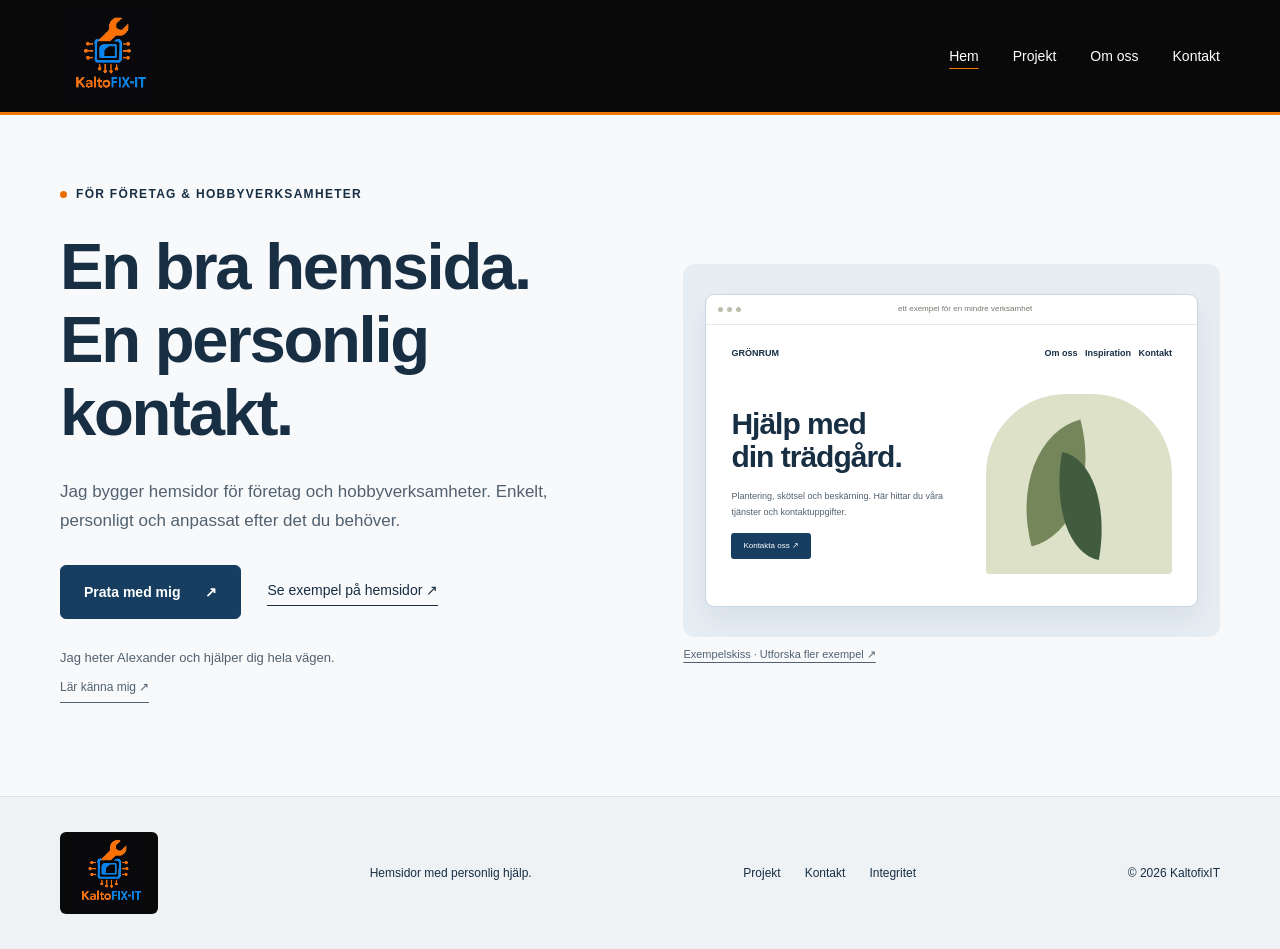
==== commit 32651a73: "Simplify homepage and move service details to inner pages" ====
--- a/index.html
+++ b/index.html
@@ -1,4 +1,4 @@
 <!doctype html>
 <html lang="sv"><head><meta charset="UTF-8"><meta name="viewport" content="width=device-width,initial-scale=1"><meta name="description" content="Hemsidor för små och medelstora företag och hobbyverksamheter. Hos KaltofixIT får du personlig hjälp av Alexander, från första samtalet till färdig hemsida."><meta name="theme-color" content="#223d30"><title>Hemsidor för företag och hobbyverksamheter | KaltofixIT</title><link rel="icon" href="kaltofixit-logo.png" type="image/png"><link rel="stylesheet" href="styles.css"><script src="config.js" defer></script><script src="app.js" defer></script></head>
-<body><a class="skip" href="#main">Hoppa till innehåll</a><header class="header"><div class="wrap nav"><a class="brand" href="index.html" aria-label="KaltofixIT, startsida"><img class="brand-logo" src="kaltofixit-logo.png" alt="KaltofixIT" width="160" height="160"></a><button class="menu" aria-expanded="false" aria-controls="navigation">Meny</button><nav class="links" id="navigation" aria-label="Huvudmeny"><a href="index.html" aria-current="page">Hem</a><a href="projekt.html">Projekt</a><a href="om-oss.html">Om oss</a><a href="kontakt.html">Kontakt</a><a class="button" href="kontakt.html#forfragan">Prata om din hemsida <span aria-hidden="true">↗</span></a></nav></div></header>
-<main id="main"><section class="wrap hero"><div><div class="eyebrow"><span class="dot"></span> För företag & hobbyverksamheter</div><h1>En bra hemsida.<br>En personlig<br>kontakt.</h1><p>Jag hjälper små och medelstora företag och dig med en hobbyverksamhet att få en tydlig, professionell hemsida. Du berättar vad du behöver – jag hjälper dig med resten.</p><div class="actions"><a class="button" href="kontakt.html">Prata med mig <span aria-hidden="true">↗</span></a><a class="textlink" href="projekt.html">Se exempel på hemsidor ↗</a></div><p class="smallnote">Du pratar direkt med mig, Alexander, hela vägen.</p></div><div class="showcase"><span class="orbit" aria-hidden="true">✳</span><div class="browser" aria-hidden="true"><div class="chrome"><i></i><i></i><i></i><span>ett exempel för en mindre verksamhet</span></div><div class="mock"><div class="mocknav"><span>GRÖNRUM</span><span>Om oss &nbsp; Inspiration &nbsp; Kontakt</span></div><div class="mockhero"><div><h3>Hjälp med<br>din trädgård.</h3><p>Plantering, skötsel och beskärning. Här hittar du våra tjänster och kontaktuppgifter.</p><span class="mockbutton">Kontakta oss ↗</span></div><div class="plant"></div></div></div></div><div class="floating"><b>Enkelt att hitta. Lätt att kontakta.</b><span>Det är vad en bra hemsida ska hjälpa till med.</span></div><span class="hero-caption">Illustrativt exempel · inte ett kunduppdrag</span></div></section><div class="wrap"><div class="benefits"><span>Tydlig presentation av ditt företag</span><span>Anpassad för mobil & dator</span><span>Enkel att använda</span><span>Personlig kontakt</span></div></div><section class="wrap section services"><div class="sectiontop"><div><div class="eyebrow">Det här hjälper jag dig med</div><h2>En tydlig plats för din verksamhet.</h2></div></div><div class="steps"><article class="step"><span class="step-number">EN NY HEMSIDA</span><h3>Gör det lätt att hitta dig.</h3><p>Presentera ditt företag, dina tjänster eller din hobby. Besökaren ska snabbt förstå vad du erbjuder och hur man kontaktar dig.</p></article><article class="step"><span class="step-number">ETT FÖRSTA FÖRSLAG</span><h3>Se ett exempel först.</h3><p>Osäker på hur hemsidan ska se ut? Vi pratar om vad du behöver och kommer överens om ett första förslag.</p></article><article class="step"><span class="step-number">EN BEFINTLIG HEMSIDA</span><h3>Dags att uppdatera?</h3><p>Jag tittar på din nuvarande sida tillsammans med dig. Vi går igenom vad som fungerar och vad som behöver förbättras.</p></article></div></section><section class="intro-strip"><div class="wrap"><div><span class="eyebrow">Personen bakom KaltofixIT</span><h2>Hej, jag heter Alexander.</h2><p>Jag arbetar som IT-tekniker i Stockholm. Hos KaltofixIT hjälper jag dig med din hemsida, med samma raka och personliga kontakt från första frågan till publicering.</p></div><a class="button outline" href="om-oss.html">Lär känna mig ↗</a></div></section><section class="wrap section"><div class="sectiontop"><div><div class="eyebrow">Exempel på hemsidor</div><h2>Så kan din hemsida se ut.</h2></div><a class="textlink" href="projekt.html">Läs mer om exemplen ↗</a></div><div class="cards"><article class="project"><div class="project-art art-nature" aria-hidden="true"><div class="mini"><div class="mini-brand">GRÖNRUM</div><strong>Hjälp med din trädgård.</strong><small>Upptäck mer &nbsp; ↗</small><div class="circle"></div></div></div><div class="project-info"><h3>Grönrum</h3><span class="tag">Exempelskiss</span></div><p>Trädgård & livsstil</p><details class="demo-detail"><summary>Vad kan sidan innehålla?</summary><p>En hemsida för ett mindre trädgårdsföretag, med tydliga tjänster, bilder på arbeten och kontaktuppgifter. Illustrativt exempel, inte ett kunduppdrag.</p><a class="textlink" href="kontakt.html?typ=exempel#forfragan">Jag vill ha något liknande ↗</a></details></article><article class="project"><div class="project-art art-studio" aria-hidden="true"><div class="mini"><div class="mini-brand">STUDIO FORMA</div><strong>Foto & form för dig.</strong><small>Upptäck mer &nbsp; ↗</small><div class="circle"></div></div></div><div class="project-info"><h3>Studio Forma</h3><span class="tag">Exempelskiss</span></div><p>Kreativ verksamhet</p><details class="demo-detail"><summary>Vad kan sidan innehålla?</summary><p>En hemsida för dig som fotograferar, skapar eller driver en kreativ hobbyverksamhet. Visa dina arbeten och gör det enkelt att skicka en förfrågan. Illustrativt exempel, inte ett kunduppdrag.</p><a class="textlink" href="kontakt.html?typ=exempel#forfragan">Jag vill ha något liknande ↗</a></details></article><article class="project"><div class="project-art art-craft" aria-hidden="true"><div class="mini"><div class="mini-brand">NORD & FORM</div><strong>Ditt nästa byggprojekt.</strong><small>Upptäck mer &nbsp; ↗</small><div class="circle"></div></div></div><div class="project-info"><h3>Nord & Form</h3><span class="tag">Exempelskiss</span></div><p>Hantverk & service</p><details class="demo-detail"><summary>Vad kan sidan innehålla?</summary><p>En hemsida för ett hantverks- eller serviceföretag. Besökaren hittar vad du erbjuder, var du arbetar och hur man ber om en offert. Illustrativt exempel, inte ett kunduppdrag.</p><a class="textlink" href="kontakt.html?typ=exempel#forfragan">Jag vill ha något liknande ↗</a></details></article></div></section><section class="process"><div class="wrap section"><div class="sectiontop"><div><div class="eyebrow">Så går det till</div><h2>Du behöver inte kunna tekniken.</h2></div></div><div class="steps"><article class="step"><span class="step-number">01 / VI PRATAR</span><h3>Vi går igenom dina behov.</h3><p>Vi pratar om din verksamhet, vad hemsidan ska innehålla och din budget. Du får veta vad som ingår och vad det kostar innan vi börjar.</p></article><article class="step"><span class="step-number">02 / DU FÅR ETT FÖRSLAG</span><h3>Du ser hur den kan bli.</h3><p>Jag tar fram ett förslag på utseende och innehåll. Du säger vad du tycker, så justerar vi tillsammans.</p></article><article class="step"><span class="step-number">03 / SIDAN BLIR KLAR</span><h3>Vi går igenom sidan ihop.</h3><p>Vi kontrollerar sidorna och kontaktuppgifterna innan publicering. Jag visar dig hur hemsidan fungerar och hur du går vidare med uppdateringar.</p></article></div></div></section><div class="wrap section"><section class="cta"><div><h2>Ska vi prata om<br>din hemsida?</h2><p>Ring eller skriv till mig, Alexander. Du behöver inte ha allt klart.</p></div><a class="button light" href="kontakt.html">Kontakta Alexander <span aria-hidden="true">↗</span></a></section></div></main><footer class="footer"><div class="wrap"><a class="brand" href="index.html"><img class="brand-logo" src="kaltofixit-logo.png" alt="KaltofixIT" width="160" height="160"></a><span>Hemsidor med personlig hjälp.</span><div class="footer-links"><a href="projekt.html">Projekt</a><a href="kontakt.html">Kontakt</a><a href="kontakt.html#integritet">Integritet</a></div><span>© <span data-year>2026</span> <span data-name>KaltofixIT</span></span></div></footer></body></html>+<body><a class="skip" href="#main">Hoppa till innehåll</a><header class="header"><div class="wrap nav"><a class="brand" href="index.html" aria-label="KaltofixIT, startsida"><img class="brand-logo" src="kaltofixit-logo.png" alt="KaltofixIT" width="160" height="160"></a><button class="menu" aria-expanded="false" aria-controls="navigation">Meny</button><nav class="links" id="navigation" aria-label="Huvudmeny"><a href="index.html" aria-current="page">Hem</a><a href="projekt.html">Projekt</a><a href="om-oss.html">Om oss</a><a href="kontakt.html">Kontakt</a></nav></div></header>
+<main id="main"><section class="wrap hero home-hero"><div><div class="eyebrow"><span class="dot"></span> För företag & hobbyverksamheter</div><h1>En bra hemsida.<br>En personlig<br>kontakt.</h1><p>Jag bygger hemsidor för företag och hobbyverksamheter. Enkelt, personligt och anpassat efter det du behöver.</p><div class="actions"><a class="button" href="kontakt.html">Prata med mig <span aria-hidden="true">↗</span></a><a class="textlink" href="projekt.html">Se exempel på hemsidor ↗</a></div><p class="smallnote">Jag heter Alexander och hjälper dig hela vägen. <a class="textlink" href="om-oss.html">Lär känna mig ↗</a></p></div><div class="showcase"><div class="browser" aria-hidden="true"><div class="chrome"><i></i><i></i><i></i><span>ett exempel för en mindre verksamhet</span></div><div class="mock"><div class="mocknav"><span>GRÖNRUM</span><span>Om oss &nbsp; Inspiration &nbsp; Kontakt</span></div><div class="mockhero"><div><h3>Hjälp med<br>din trädgård.</h3><p>Plantering, skötsel och beskärning. Här hittar du våra tjänster och kontaktuppgifter.</p><span class="mockbutton">Kontakta oss ↗</span></div><div class="plant"></div></div></div></div><a class="hero-caption" href="projekt.html">Exempelskiss · Utforska fler exempel ↗</a></div></section></main><footer class="footer"><div class="wrap"><a class="brand" href="index.html"><img class="brand-logo" src="kaltofixit-logo.png" alt="KaltofixIT" width="160" height="160"></a><span>Hemsidor med personlig hjälp.</span><div class="footer-links"><a href="projekt.html">Projekt</a><a href="kontakt.html">Kontakt</a><a href="kontakt.html#integritet">Integritet</a></div><span>© <span data-year>2026</span> <span data-name>KaltofixIT</span></span></div></footer></body></html>
--- a/styles.css
+++ b/styles.css
@@ -7,3 +7,6 @@
 h1,h2,h3{font-weight:650;letter-spacing:-.035em}h1{font-size:clamp(3rem,5.1vw,4.8rem);line-height:1.12}h2{font-size:clamp(2rem,3.4vw,3rem)}.hero{gap:60px;padding-top:65px;padding-bottom:70px}.hero p{max-width:500px}.hero .eyebrow{letter-spacing:1.3px}.hero h1 em,.pagehead h1 em{font-family:inherit;font-style:normal}.button{background:#173e60;border-color:#173e60}.button:hover{background:#24577e}.button.light{background:#f47c0b;border-color:#f47c0b;color:#171717}.button.light:hover{background:#ff9634}.button.outline{background:transparent;border-color:#8d9eac;color:var(--ink)}.dot{background:#e66e00}.smallnote{font-size:13px!important}.showcase{border-radius:12px;background:#e6edf3;min-height:380px;padding:34px 22px 70px}.orbit{display:none}.browser{transform:none;border:1px solid #cad6e1;box-shadow:0 14px 28px #172e4310}.mock h3{font-family:Arial,Helvetica,sans-serif;font-size:30px;letter-spacing:-1px}.mockhero{gap:12px}.mocknav{color:#172e43}.mockbutton{background:#173e60}.floating{right:16px;left:16px;bottom:18px;transform:none;background:#fff;color:var(--ink);padding:14px 18px;border:1px solid #d4dde6;box-shadow:none}.floating b{font-size:14px;font-weight:600}.floating span{color:var(--muted);font-size:11px}.hero-caption{font-size:9px;letter-spacing:.6px}.benefits span:before{color:#b25000}.process{background:#edf2f6}.step{border-color:#bfcbd6}.step-number{color:#235b82;font-weight:700}.project-art,.cta{border-radius:7px}.mini{transform:none!important}.mini strong{font-family:Arial,Helvetica,sans-serif;font-weight:600;font-size:26px}.mini .circle{opacity:.65}.tag{border-color:#bfcbd6}.notice{border-color:#d77518;background:#fff5e9}.cta{background:#142e44}.cta p{color:#dbe5ed}.footer{background:#eef2f5}.footer .brand{background:#090909;border-radius:6px;padding:0 8px}.footer .brand-logo{width:82px;height:82px}.about-art{background:#090909;min-height:300px}.about-art img{width:160px;height:160px}.about-copy h2{font-size:34px}.pagehead h1{font-size:clamp(2.6rem,4.8vw,4.3rem)}.intro-strip{background:#edf2f6;padding:40px 0;border-block:1px solid #d8e0e7}.intro-strip .wrap{display:flex;align-items:center;justify-content:space-between;gap:40px}.intro-strip h2{font-size:32px;margin-bottom:15px}.intro-strip p{max-width:720px;margin:0}.intro-strip .eyebrow{margin-bottom:15px}.intro-strip .button{flex-shrink:0}.services{padding-top:65px;padding-bottom:60px}.contact-item a:hover,.textlink:hover{color:#1e6597}.footer a:hover{color:#1e6597}input,select,textarea{border-color:#bac8d4;background:#fff}:focus-visible{outline-color:#1676af!important}
 @media(max-width:1000px){.hero{gap:30px}.links{gap:20px}.mock h3{font-size:27px}.floating b{font-size:13px}}
 @media(max-width:720px){.nav{min-height:92px;padding-top:6px;padding-bottom:6px}.brand-logo{width:78px;height:78px}.header .links{padding:8px 0 16px}.hero{padding-top:38px;gap:36px}.hero h1{font-size:clamp(2.6rem,10vw,3.4rem)}.hero .eyebrow{font-size:10px;letter-spacing:1px}.showcase{min-height:350px;padding-bottom:78px}.floating{left:12px;right:12px}.floating b{font-size:13px}.floating span{font-size:10px}.benefits{font-size:11px;gap:12px}.intro-strip .wrap{flex-direction:column;align-items:start;gap:25px}.intro-strip h2{font-size:28px}.about-copy h2{font-size:29px}.pagehead h1{font-size:2.8rem}.section{padding-top:50px;padding-bottom:50px}.mini strong{font-size:28px}.footer .brand-logo{width:72px;height:72px}}
+/* A short landing page; detail lives on the pages visitors choose to open. */
+.home-hero{min-height:65vh;padding-top:70px;padding-bottom:80px}.home-hero .showcase{min-height:320px;padding:30px 22px}.home-hero .smallnote{margin-top:28px;max-width:410px}.home-hero .smallnote .textlink{display:table;margin-top:7px;font-size:12px}.home-hero .hero-caption{font-size:11px;letter-spacing:0;text-transform:none;text-decoration:underline;text-underline-offset:4px}.home-hero .hero-caption:hover{color:#173e60}
+@media(max-width:720px){.home-hero{min-height:auto;padding-top:38px;padding-bottom:52px;gap:28px}.home-hero .showcase{min-height:260px;padding:22px 16px}.home-hero .smallnote{margin-top:21px}.home-hero .hero-caption{bottom:-25px}.home-hero .actions{gap:20px}.home-hero h1{margin-bottom:20px}}
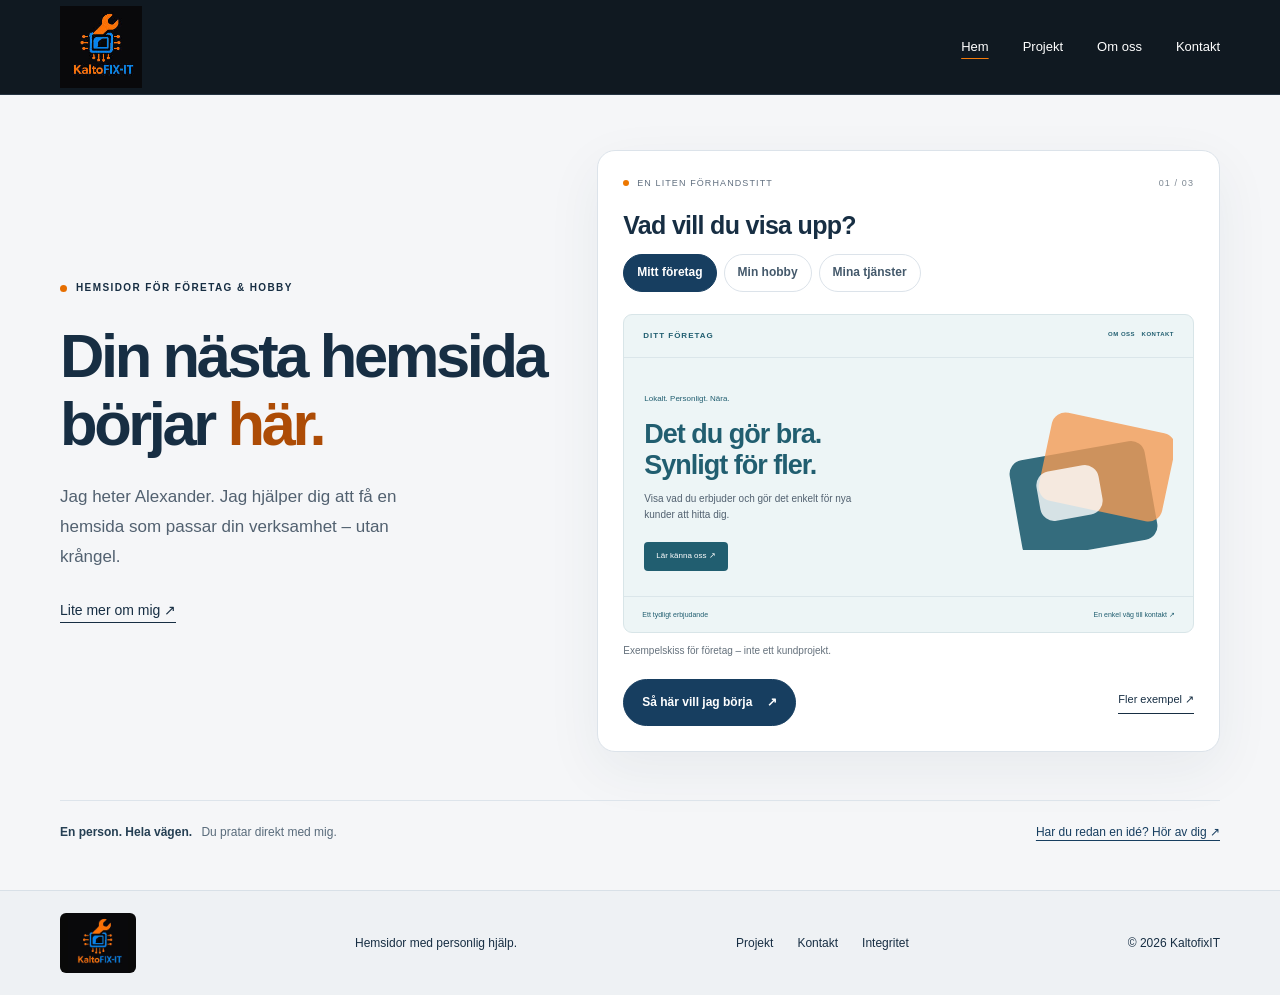
==== commit 1daba0f6: "Create interactive website explorer and prepare contact API integration" ====
--- a/index.html
+++ b/index.html
@@ -1,4 +1,4 @@
 <!doctype html>
-<html lang="sv"><head><meta charset="UTF-8"><meta name="viewport" content="width=device-width,initial-scale=1"><meta name="description" content="Hemsidor för små och medelstora företag och hobbyverksamheter. Hos KaltofixIT får du personlig hjälp av Alexander, från första samtalet till färdig hemsida."><meta name="theme-color" content="#223d30"><title>Hemsidor för företag och hobbyverksamheter | KaltofixIT</title><link rel="icon" href="kaltofixit-logo.png" type="image/png"><link rel="stylesheet" href="styles.css"><script src="config.js" defer></script><script src="app.js" defer></script></head>
+<html lang="sv"><head><meta charset="UTF-8"><meta name="viewport" content="width=device-width,initial-scale=1"><meta name="description" content="Hemsidor för små och medelstora företag och hobbyverksamheter. Hos KaltofixIT får du personlig hjälp av Alexander, från första samtalet till färdig hemsida."><meta name="theme-color" content="#223d30"><title>Hemsidor för företag och hobbyverksamheter | KaltofixIT</title><link rel="icon" href="kaltofixit-logo.png" type="image/png"><link rel="stylesheet" href="styles.css"><link rel="stylesheet" href="experience.css"><script src="config.js" defer></script><script src="inquiry-api.js" defer></script><script src="app.js" defer></script><script src="explore.js" defer></script></head>
 <body><a class="skip" href="#main">Hoppa till innehåll</a><header class="header"><div class="wrap nav"><a class="brand" href="index.html" aria-label="KaltofixIT, startsida"><img class="brand-logo" src="kaltofixit-logo.png" alt="KaltofixIT" width="160" height="160"></a><button class="menu" aria-expanded="false" aria-controls="navigation">Meny</button><nav class="links" id="navigation" aria-label="Huvudmeny"><a href="index.html" aria-current="page">Hem</a><a href="projekt.html">Projekt</a><a href="om-oss.html">Om oss</a><a href="kontakt.html">Kontakt</a></nav></div></header>
-<main id="main"><section class="wrap hero home-hero"><div><div class="eyebrow"><span class="dot"></span> För företag & hobbyverksamheter</div><h1>En bra hemsida.<br>En personlig<br>kontakt.</h1><p>Jag bygger hemsidor för företag och hobbyverksamheter. Enkelt, personligt och anpassat efter det du behöver.</p><div class="actions"><a class="button" href="kontakt.html">Prata med mig <span aria-hidden="true">↗</span></a><a class="textlink" href="projekt.html">Se exempel på hemsidor ↗</a></div><p class="smallnote">Jag heter Alexander och hjälper dig hela vägen. <a class="textlink" href="om-oss.html">Lär känna mig ↗</a></p></div><div class="showcase"><div class="browser" aria-hidden="true"><div class="chrome"><i></i><i></i><i></i><span>ett exempel för en mindre verksamhet</span></div><div class="mock"><div class="mocknav"><span>GRÖNRUM</span><span>Om oss &nbsp; Inspiration &nbsp; Kontakt</span></div><div class="mockhero"><div><h3>Hjälp med<br>din trädgård.</h3><p>Plantering, skötsel och beskärning. Här hittar du våra tjänster och kontaktuppgifter.</p><span class="mockbutton">Kontakta oss ↗</span></div><div class="plant"></div></div></div></div><a class="hero-caption" href="projekt.html">Exempelskiss · Utforska fler exempel ↗</a></div></section></main><footer class="footer"><div class="wrap"><a class="brand" href="index.html"><img class="brand-logo" src="kaltofixit-logo.png" alt="KaltofixIT" width="160" height="160"></a><span>Hemsidor med personlig hjälp.</span><div class="footer-links"><a href="projekt.html">Projekt</a><a href="kontakt.html">Kontakt</a><a href="kontakt.html#integritet">Integritet</a></div><span>© <span data-year>2026</span> <span data-name>KaltofixIT</span></span></div></footer></body></html>+<main id="main"><section class="wrap welcome"><div class="welcome-copy"><div class="eyebrow"><span class="dot"></span> Hemsidor för företag & hobby</div><h1>Din nästa hemsida<br>börjar <span>här.</span></h1><p>Jag heter Alexander. Jag hjälper dig att få en hemsida som passar din verksamhet – utan krångel.</p><a class="textlink" href="om-oss.html">Lite mer om mig ↗</a></div><section class="idea-lab" aria-labelledby="lab-title"><div class="lab-top"><span class="lab-dot"></span><span>EN LITEN FÖRHANDSTITT</span><span class="lab-counter" data-preview-count>01 / 03</span></div><h2 id="lab-title">Vad vill du visa upp?</h2><div class="choice-row" role="group" aria-label="Välj ett exempel"><button type="button" class="choice active" data-preview="foretag" aria-pressed="true">Mitt företag</button><button type="button" class="choice" data-preview="hobby" aria-pressed="false">Min hobby</button><button type="button" class="choice" data-preview="tjanster" aria-pressed="false">Mina tjänster</button></div><div class="live-preview" data-preview-theme="foretag"><div class="preview-nav"><span data-demo-brand>DITT FÖRETAG</span><span aria-hidden="true">OM OSS &nbsp; KONTAKT</span></div><div class="preview-body"><div><span class="preview-kicker" data-demo-kicker>Lokalt. Personligt. Nära.</span><h3 data-demo-title>Det du gör bra.<br>Synligt för fler.</h3><p data-demo-copy>Visa vad du erbjuder och gör det enkelt för nya kunder att hitta dig.</p><span class="preview-fake-button" aria-hidden="true" data-demo-button>Lär känna oss ↗</span></div><div class="preview-shapes" aria-hidden="true"><i></i><i></i><i></i></div></div><div class="preview-bottom" aria-hidden="true"><span data-demo-foot>Ett tydligt erbjudande</span><span>En enkel väg till kontakt ↗</span></div></div><p class="preview-note" id="preview-feedback" role="status" aria-live="polite">Exempelskiss för företag – inte ett kundprojekt.</p><div class="lab-actions"><a class="button" data-choice-contact href="kontakt.html?verksamhet=foretag">Så här vill jag börja <span aria-hidden="true">↗</span></a><a class="textlink" href="projekt.html">Fler exempel ↗</a></div><noscript><p>Du ser företagsexemplet. Fler exempel finns på projektsidan.</p></noscript></section><div class="welcome-bottom"><span><b>En person. Hela vägen.</b> Du pratar direkt med mig.</span><a href="kontakt.html">Har du redan en idé? Hör av dig ↗</a></div></section></main><footer class="footer"><div class="wrap"><a class="brand" href="index.html"><img class="brand-logo" src="kaltofixit-logo.png" alt="KaltofixIT" width="160" height="160"></a><span>Hemsidor med personlig hjälp.</span><div class="footer-links"><a href="projekt.html">Projekt</a><a href="kontakt.html">Kontakt</a><a href="kontakt.html#integritet">Integritet</a></div><span>© <span data-year>2026</span> <span data-name>KaltofixIT</span></span></div></footer></body></html>
--- a/experience.css
+++ b/experience.css
@@ -0,0 +1,5 @@
+/* Interactive, compact entry point. No animation is needed to use the page. */
+body{background:#f5f6f8}.header{border-bottom:1px solid #253341;background:#101921}.nav{min-height:94px}.header .brand{background:#090909;border-radius:8px}.brand-logo{width:82px;height:82px}.header .links{font-size:13px}.header .button{border-radius:30px;padding:12px 19px}.welcome{display:grid;grid-template-columns:.88fr 1.12fr;gap:48px;align-items:center;padding-top:55px;padding-bottom:30px}.welcome-copy h1{font-size:clamp(2.8rem,4.8vw,4.5rem);line-height:1.1;letter-spacing:-.055em;margin-bottom:25px}.welcome-copy h1 span{color:#ad4c06}.welcome-copy>p{font-size:17px;max-width:390px;line-height:1.75;margin-bottom:25px}.welcome-copy .eyebrow{font-size:10px;letter-spacing:1.4px}.idea-lab{background:#fff;border:1px solid #dce3ea;border-radius:18px;padding:25px;box-shadow:0 18px 55px #233f5710;min-width:0}.lab-top{display:flex;align-items:center;gap:8px;font-size:9px;letter-spacing:1.1px;color:#627080}.lab-dot{width:6px;height:6px;background:#ed7700;border-radius:50%}.lab-counter{margin-left:auto;color:#7c8792}.idea-lab h2{font-size:25px;letter-spacing:-.7px;margin:22px 0 15px}.choice-row{display:flex;gap:7px;margin-bottom:22px;flex-wrap:wrap}.choice{border:1px solid #dce3ea;border-radius:24px;background:#fff;color:#44596b;padding:8px 13px;font-size:12px;font-weight:600;transition:background .18s,color .18s}.choice:hover{background:#eef4f8}.choice.active{background:#173e60;color:#fff;border-color:#173e60}.live-preview{--demo:#215e70;background:#edf5f6;border:1px solid #d8e5e8;border-radius:9px;overflow:hidden;transition:background .25s}.live-preview[data-preview-theme=hobby]{--demo:#775343;background:#f7eee8;border-color:#eaded4}.live-preview[data-preview-theme=tjanster]{--demo:#3e546f;background:#edf1fa;border-color:#dce1ef}.preview-nav{display:flex;justify-content:space-between;gap:10px;padding:15px 19px;border-bottom:1px solid #173e6015;font-size:8px;color:var(--demo);font-weight:700;letter-spacing:1px}.preview-nav span+span{font-size:6px;letter-spacing:.5px}.preview-body{display:grid;grid-template-columns:1.3fr .7fr;align-items:center;gap:15px;padding:25px 20px}.preview-kicker{font-size:8px;color:var(--demo)}.preview-body h3{white-space:pre-line;font-size:27px;line-height:1.15;letter-spacing:-1px;margin:10px 0;color:var(--demo)}.preview-body p{font-size:10px;line-height:1.6;margin-bottom:17px;max-width:240px}.preview-fake-button{font-size:8px;padding:8px 12px;background:var(--demo);color:white;border-radius:4px;display:inline-block}.preview-shapes{height:145px;position:relative;overflow:hidden}.preview-shapes i{position:absolute;display:block;background:var(--demo);border-radius:14px;width:76%;height:100px;left:12%;bottom:0;transform:rotate(-10deg);opacity:.9;transition:transform .3s,border-radius .3s}.preview-shapes i:nth-child(2){background:#f49c56;width:70%;height:90px;bottom:38px;left:28%;transform:rotate(12deg);opacity:.8}.preview-shapes i:nth-child(3){background:#fff;width:35%;height:50px;bottom:32px;left:25%;transform:rotate(-10deg);opacity:.8}.live-preview[data-preview-theme=hobby] .preview-shapes i{border-radius:50%;transform:rotate(30deg)}.live-preview[data-preview-theme=tjanster] .preview-shapes i{border-radius:3px;transform:rotate(0)}.preview-bottom{display:flex;justify-content:space-between;gap:12px;border-top:1px solid #173e6015;padding:12px 18px;font-size:7px;color:var(--demo)}.preview-note{font-size:10px;margin:10px 0 20px;color:#65717c}.lab-actions{display:flex;align-items:center;justify-content:space-between;gap:15px}.lab-actions .button{font-size:12px;border-radius:28px;padding:13px 18px;gap:15px}.lab-actions .textlink{font-size:11px}.welcome-bottom{grid-column:1/-1;display:flex;justify-content:space-between;gap:24px;align-items:center;border-top:1px solid #dde4eb;padding:22px 0 0;font-size:12px;color:#596b7b}.welcome-bottom b{color:#253f53;margin-right:6px}.welcome-bottom a{color:#173e60;text-decoration:underline;text-underline-offset:4px}.footer{margin-top:18px;padding:22px 0;background:#eef1f4}.footer .brand-logo{width:60px;height:60px}.contact-form{box-shadow:0 12px 35px #223d3010;border-radius:16px}.contact-form .eyebrow{font-size:10px;margin-bottom:12px}.choice-context{font-size:12px;background:#edf4f9;color:#244763;border-radius:8px;padding:12px 15px}.optional-fields{margin:0 0 20px;border:0;padding:0}.optional-fields summary{font-size:12px;padding:10px 0;color:#35536b}.optional-fields summary span{font-weight:400;color:#65717c}.optional-fields .form-row{padding-top:12px}.contact-form>.form-row,.inquiry-panel form>.form-row{grid-template-columns:1fr}.inquiry-panel button[type=submit]{border-radius:28px}.button:disabled{opacity:.65;cursor:wait;transform:none}.status[data-state=error]{color:#9b3024}.status[data-state=success]{color:#236545}.status:empty{margin:0}.pagehead{padding-top:50px}.pagehead h1{font-size:clamp(2.5rem,4.4vw,4rem)}
+@media(max-width:1000px){.welcome{gap:25px}.idea-lab{padding:20px}.lab-actions{flex-wrap:wrap}.preview-body h3{font-size:23px}.welcome-copy>p{font-size:15px}.preview-body{padding:20px 15px}.welcome-copy .eyebrow{letter-spacing:.7px;font-size:9px}}
+@media(max-width:720px){.nav{min-height:80px}.brand-logo{width:68px;height:68px}.welcome{grid-template-columns:1fr;gap:26px;padding-top:34px}.welcome-copy h1{font-size:2.9rem;margin-bottom:17px}.welcome-copy>p{max-width:430px;margin-bottom:14px;font-size:15px}.welcome-copy .eyebrow{font-size:9px;margin-bottom:18px}.idea-lab{padding:20px 16px;border-radius:14px}.idea-lab h2{font-size:23px;margin-top:18px}.choice{padding:8px 12px;font-size:11px}.choice-row{gap:6px;margin-bottom:17px}.preview-body h3{font-size:23px}.preview-shapes{height:130px}.lab-actions{gap:15px}.lab-actions .button{font-size:11px;padding:12px 15px}.welcome-bottom{align-items:start;flex-direction:column;gap:14px;font-size:11px}.welcome-bottom b{display:block;margin-bottom:4px}.footer .wrap{gap:15px}.footer .brand{display:none}.optional-fields .form-row{grid-template-columns:1fr}}
+[hidden]{display:none!important}
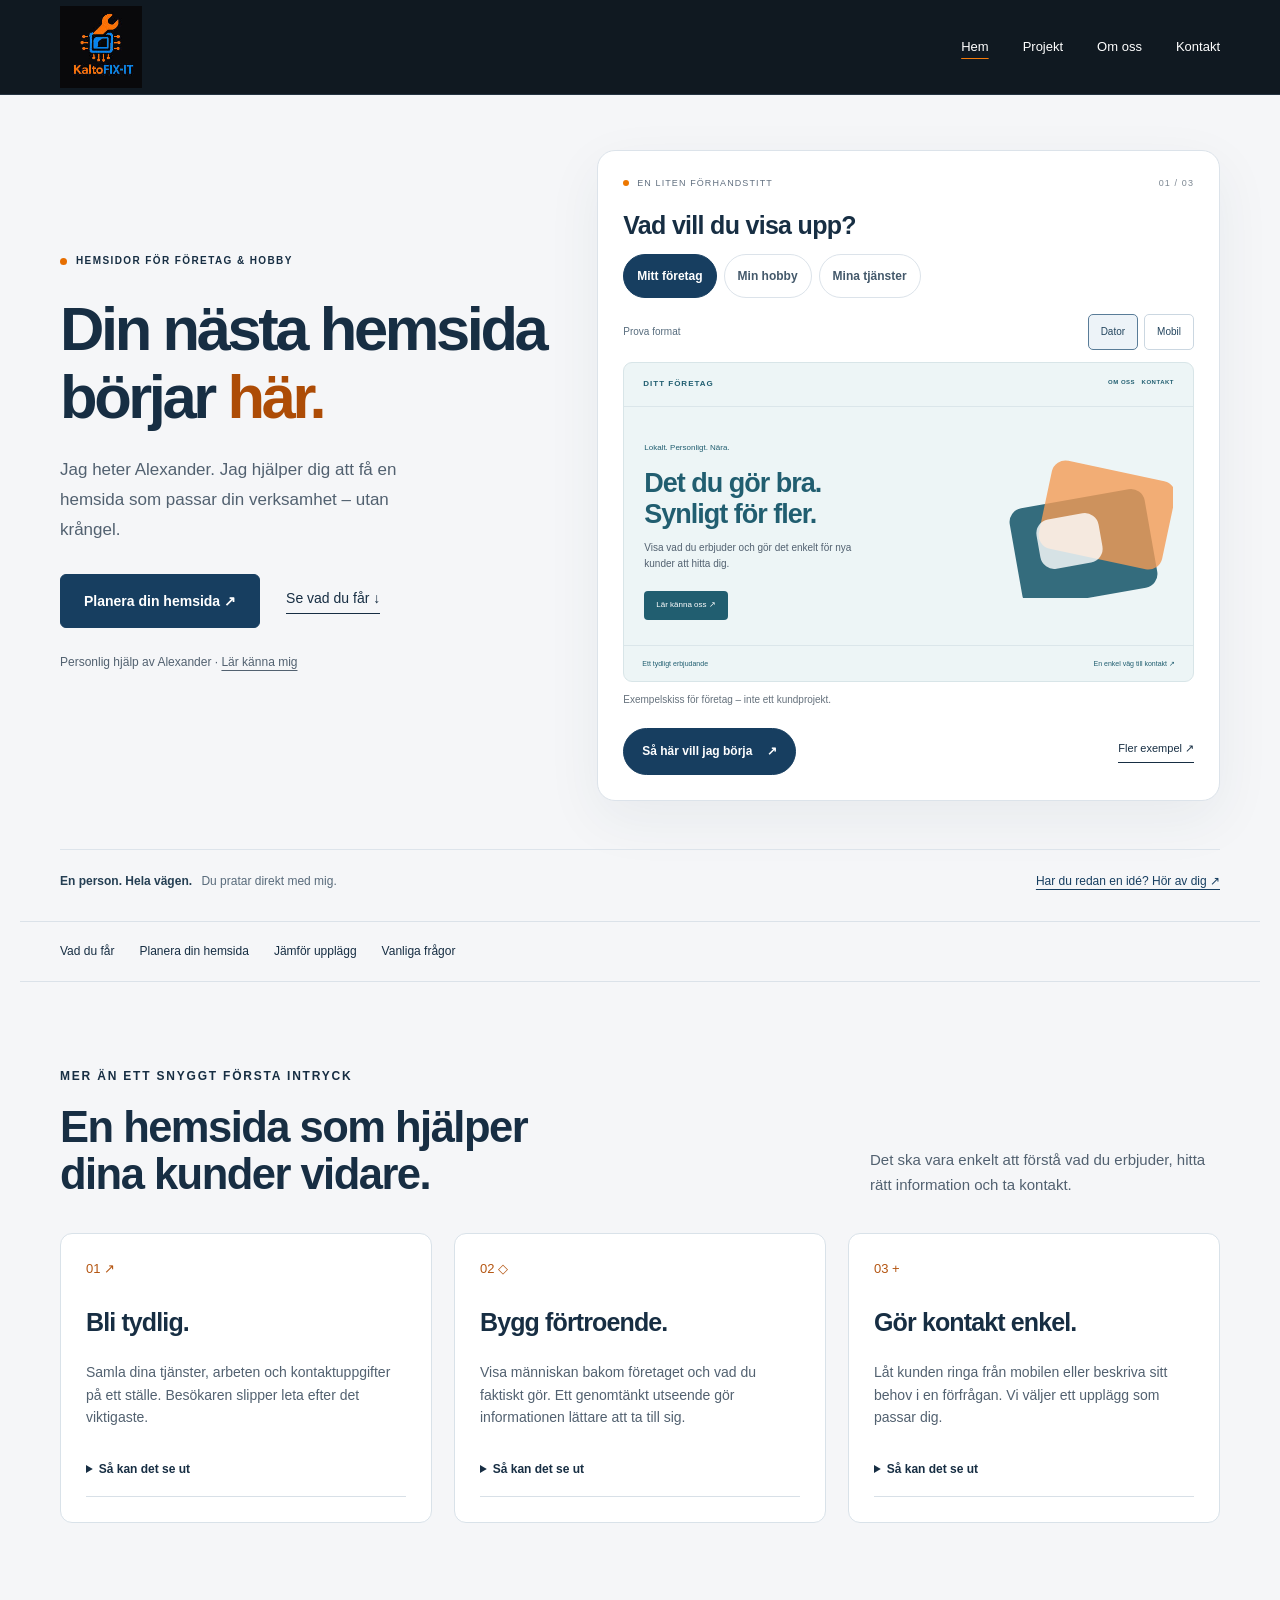
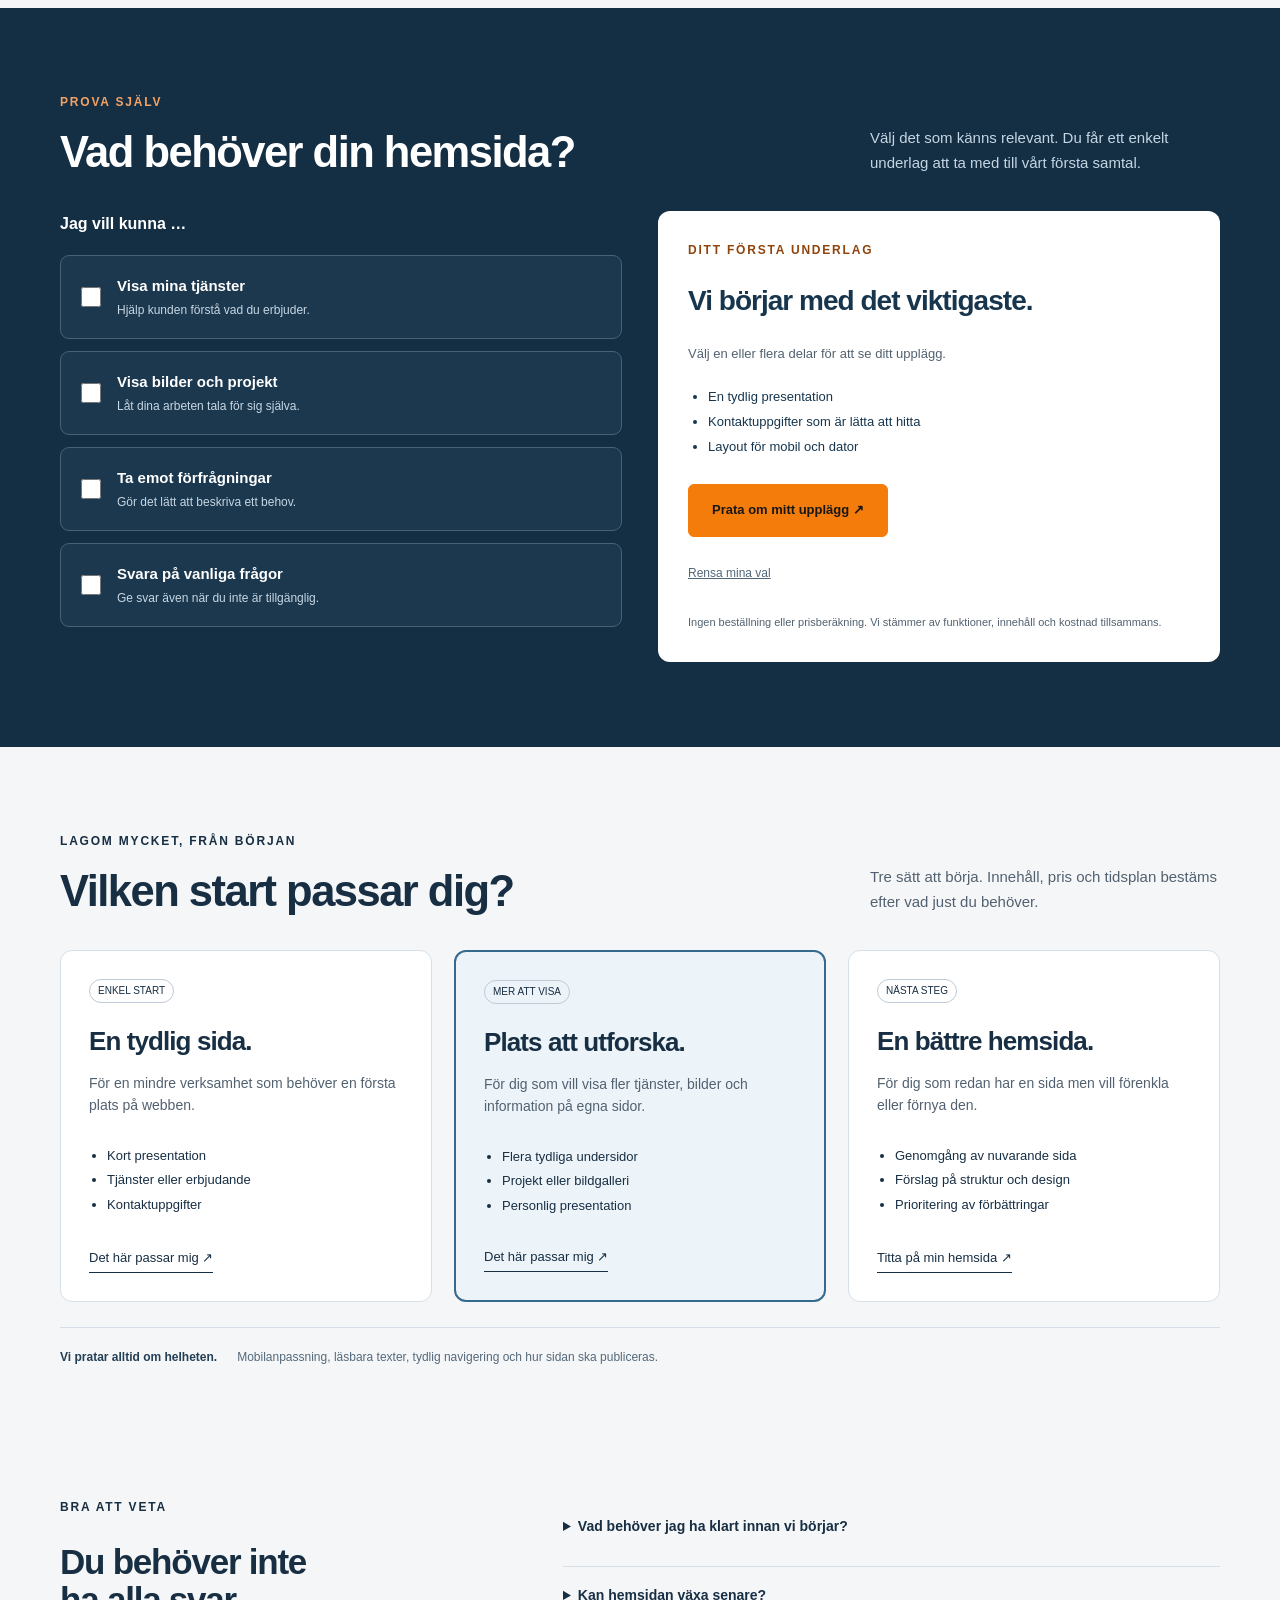
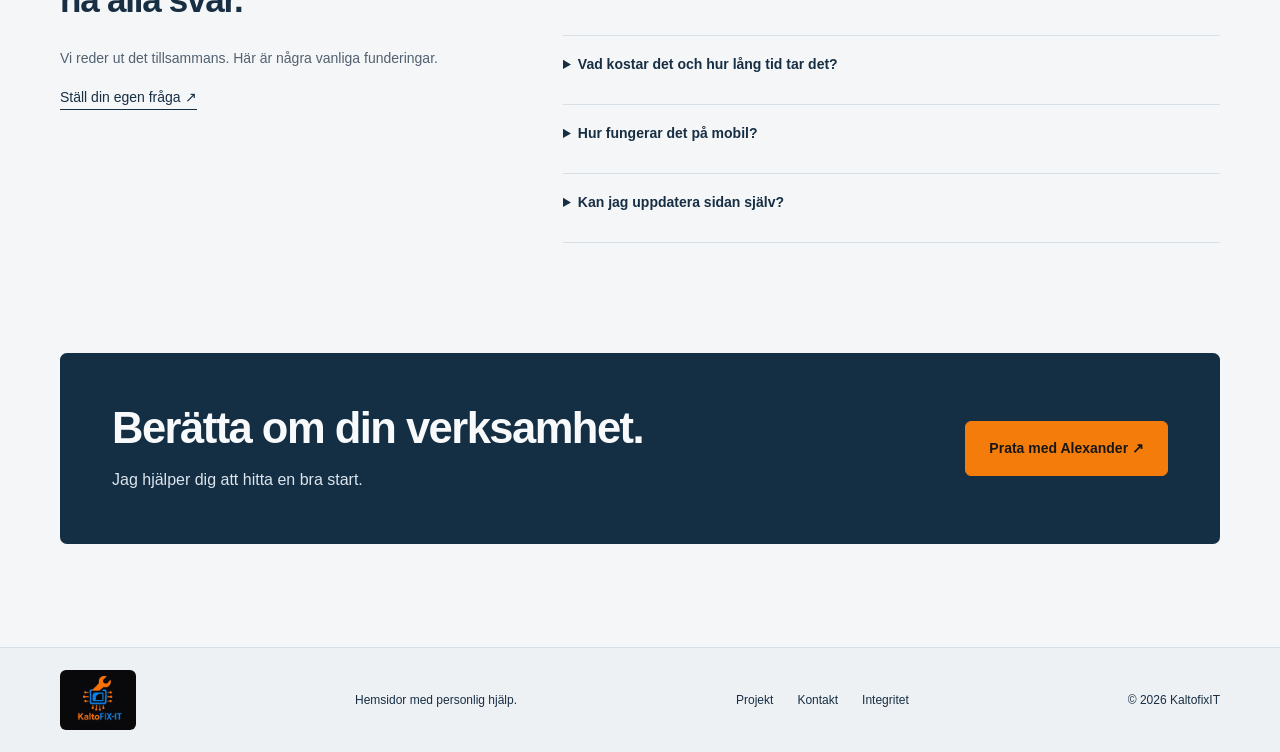
==== commit 836be707: "Expand customer experience with responsive planner, service comparison and FAQs" ====
--- a/index.html
+++ b/index.html
@@ -1,4 +1,10 @@
 <!doctype html>
-<html lang="sv"><head><meta charset="UTF-8"><meta name="viewport" content="width=device-width,initial-scale=1"><meta name="description" content="Hemsidor för små och medelstora företag och hobbyverksamheter. Hos KaltofixIT får du personlig hjälp av Alexander, från första samtalet till färdig hemsida."><meta name="theme-color" content="#223d30"><title>Hemsidor för företag och hobbyverksamheter | KaltofixIT</title><link rel="icon" href="kaltofixit-logo.png" type="image/png"><link rel="stylesheet" href="styles.css"><link rel="stylesheet" href="experience.css"><script src="config.js" defer></script><script src="inquiry-api.js" defer></script><script src="app.js" defer></script><script src="explore.js" defer></script></head>
+<html lang="sv"><head><meta charset="UTF-8"><meta name="viewport" content="width=device-width,initial-scale=1"><meta name="description" content="Hemsidor för små och medelstora företag och hobbyverksamheter. Hos KaltofixIT får du personlig hjälp av Alexander, från första samtalet till färdig hemsida."><meta name="theme-color" content="#223d30"><title>Hemsidor för företag och hobbyverksamheter | KaltofixIT</title><link rel="icon" href="kaltofixit-logo.png" type="image/png"><link rel="stylesheet" href="styles.css"><link rel="stylesheet" href="experience.css"><script src="config.js" defer></script><script src="inquiry-api.js" defer></script><script src="app.js" defer></script><script src="explore.js" defer></script><script src="planner.js" defer></script></head>
 <body><a class="skip" href="#main">Hoppa till innehåll</a><header class="header"><div class="wrap nav"><a class="brand" href="index.html" aria-label="KaltofixIT, startsida"><img class="brand-logo" src="kaltofixit-logo.png" alt="KaltofixIT" width="160" height="160"></a><button class="menu" aria-expanded="false" aria-controls="navigation">Meny</button><nav class="links" id="navigation" aria-label="Huvudmeny"><a href="index.html" aria-current="page">Hem</a><a href="projekt.html">Projekt</a><a href="om-oss.html">Om oss</a><a href="kontakt.html">Kontakt</a></nav></div></header>
-<main id="main"><section class="wrap welcome"><div class="welcome-copy"><div class="eyebrow"><span class="dot"></span> Hemsidor för företag & hobby</div><h1>Din nästa hemsida<br>börjar <span>här.</span></h1><p>Jag heter Alexander. Jag hjälper dig att få en hemsida som passar din verksamhet – utan krångel.</p><a class="textlink" href="om-oss.html">Lite mer om mig ↗</a></div><section class="idea-lab" aria-labelledby="lab-title"><div class="lab-top"><span class="lab-dot"></span><span>EN LITEN FÖRHANDSTITT</span><span class="lab-counter" data-preview-count>01 / 03</span></div><h2 id="lab-title">Vad vill du visa upp?</h2><div class="choice-row" role="group" aria-label="Välj ett exempel"><button type="button" class="choice active" data-preview="foretag" aria-pressed="true">Mitt företag</button><button type="button" class="choice" data-preview="hobby" aria-pressed="false">Min hobby</button><button type="button" class="choice" data-preview="tjanster" aria-pressed="false">Mina tjänster</button></div><div class="live-preview" data-preview-theme="foretag"><div class="preview-nav"><span data-demo-brand>DITT FÖRETAG</span><span aria-hidden="true">OM OSS &nbsp; KONTAKT</span></div><div class="preview-body"><div><span class="preview-kicker" data-demo-kicker>Lokalt. Personligt. Nära.</span><h3 data-demo-title>Det du gör bra.<br>Synligt för fler.</h3><p data-demo-copy>Visa vad du erbjuder och gör det enkelt för nya kunder att hitta dig.</p><span class="preview-fake-button" aria-hidden="true" data-demo-button>Lär känna oss ↗</span></div><div class="preview-shapes" aria-hidden="true"><i></i><i></i><i></i></div></div><div class="preview-bottom" aria-hidden="true"><span data-demo-foot>Ett tydligt erbjudande</span><span>En enkel väg till kontakt ↗</span></div></div><p class="preview-note" id="preview-feedback" role="status" aria-live="polite">Exempelskiss för företag – inte ett kundprojekt.</p><div class="lab-actions"><a class="button" data-choice-contact href="kontakt.html?verksamhet=foretag">Så här vill jag börja <span aria-hidden="true">↗</span></a><a class="textlink" href="projekt.html">Fler exempel ↗</a></div><noscript><p>Du ser företagsexemplet. Fler exempel finns på projektsidan.</p></noscript></section><div class="welcome-bottom"><span><b>En person. Hela vägen.</b> Du pratar direkt med mig.</span><a href="kontakt.html">Har du redan en idé? Hör av dig ↗</a></div></section></main><footer class="footer"><div class="wrap"><a class="brand" href="index.html"><img class="brand-logo" src="kaltofixit-logo.png" alt="KaltofixIT" width="160" height="160"></a><span>Hemsidor med personlig hjälp.</span><div class="footer-links"><a href="projekt.html">Projekt</a><a href="kontakt.html">Kontakt</a><a href="kontakt.html#integritet">Integritet</a></div><span>© <span data-year>2026</span> <span data-name>KaltofixIT</span></span></div></footer></body></html>+<main id="main"><section class="wrap welcome"><div class="welcome-copy"><div class="eyebrow"><span class="dot"></span> Hemsidor för företag & hobby</div><h1>Din nästa hemsida<br>börjar <span>här.</span></h1><p>Jag heter Alexander. Jag hjälper dig att få en hemsida som passar din verksamhet – utan krångel.</p><div class="actions"><a class="button" href="#planera">Planera din hemsida ↗</a><a class="textlink" href="#nytta">Se vad du får ↓</a></div><p class="welcome-signature">Personlig hjälp av Alexander · <a href="om-oss.html">Lär känna mig</a></p></div><section class="idea-lab" aria-labelledby="lab-title"><div class="lab-top"><span class="lab-dot"></span><span>EN LITEN FÖRHANDSTITT</span><span class="lab-counter" data-preview-count>01 / 03</span></div><h2 id="lab-title">Vad vill du visa upp?</h2><div class="choice-row" role="group" aria-label="Välj ett exempel"><button type="button" class="choice active" data-preview="foretag" aria-pressed="true">Mitt företag</button><button type="button" class="choice" data-preview="hobby" aria-pressed="false">Min hobby</button><button type="button" class="choice" data-preview="tjanster" aria-pressed="false">Mina tjänster</button></div><div class="device-toolbar" role="group" aria-label="Förhandsvisningens format"><span>Prova format</span><button type="button" data-device="desktop" aria-pressed="true">Dator</button><button type="button" data-device="mobile" aria-pressed="false">Mobil</button></div><div class="live-preview" data-preview-theme="foretag"><div class="preview-nav"><span data-demo-brand>DITT FÖRETAG</span><span aria-hidden="true">OM OSS &nbsp; KONTAKT</span></div><div class="preview-body"><div><span class="preview-kicker" data-demo-kicker>Lokalt. Personligt. Nära.</span><h3 data-demo-title>Det du gör bra.<br>Synligt för fler.</h3><p data-demo-copy>Visa vad du erbjuder och gör det enkelt för nya kunder att hitta dig.</p><span class="preview-fake-button" aria-hidden="true" data-demo-button>Lär känna oss ↗</span></div><div class="preview-shapes" aria-hidden="true"><i></i><i></i><i></i></div></div><div class="preview-bottom" aria-hidden="true"><span data-demo-foot>Ett tydligt erbjudande</span><span>En enkel väg till kontakt ↗</span></div></div><p class="preview-note" id="preview-feedback" role="status" aria-live="polite">Exempelskiss för företag – inte ett kundprojekt.</p><div class="lab-actions"><a class="button" data-choice-contact href="kontakt.html?verksamhet=foretag">Så här vill jag börja <span aria-hidden="true">↗</span></a><a class="textlink" href="projekt.html">Fler exempel ↗</a></div><noscript><p>Du ser företagsexemplet. Fler exempel finns på projektsidan.</p></noscript></section><div class="welcome-bottom"><span><b>En person. Hela vägen.</b> Du pratar direkt med mig.</span><a href="kontakt.html">Har du redan en idé? Hör av dig ↗</a></div></section><div class="section-nav wrap" aria-label="Utforska innehållet"><a href="#nytta">Vad du får</a><a href="#planera">Planera din hemsida</a><a href="#upplagg">Jämför upplägg</a><a href="#fragor">Vanliga frågor</a></div>
+<section class="wrap section" id="nytta"><div class="sectiontop"><div><div class="eyebrow">Mer än ett snyggt första intryck</div><h2>En hemsida som hjälper<br>dina kunder vidare.</h2></div><p class="section-intro">Det ska vara enkelt att förstå vad du erbjuder, hitta rätt information och ta kontakt.</p></div><div class="value-grid"><article><span class="value-icon" aria-hidden="true">01 ↗</span><h3>Bli tydlig.</h3><p>Samla dina tjänster, arbeten och kontaktuppgifter på ett ställe. Besökaren slipper leta efter det viktigaste.</p><details><summary>Så kan det se ut</summary><p>En hantverkare kan visa sina tjänster, arbetsområde och tidigare arbeten – med en tydlig väg till en offertförfrågan.</p></details></article><article><span class="value-icon" aria-hidden="true">02 ◇</span><h3>Bygg förtroende.</h3><p>Visa människan bakom företaget och vad du faktiskt gör. Ett genomtänkt utseende gör informationen lättare att ta till sig.</p><details><summary>Så kan det se ut</summary><p>En fotograf kan samla utvalda bilder, berätta om sitt arbetssätt och förklara hur ett uppdrag går till.</p></details></article><article><span class="value-icon" aria-hidden="true">03 +</span><h3>Gör kontakt enkel.</h3><p>Låt kunden ringa från mobilen eller beskriva sitt behov i en förfrågan. Vi väljer ett upplägg som passar dig.</p><details><summary>Så kan det se ut</summary><p>Ett serviceföretag kan låta kunden välja en tjänst och lämna rätt uppgifter direkt. Mer avancerad hantering planeras separat.</p></details></article></div></section>
+<section class="planner-band" id="planera"><div class="wrap section"><div class="sectiontop"><div><div class="eyebrow">Prova själv</div><h2>Vad behöver din hemsida?</h2></div><p class="section-intro">Välj det som känns relevant. Du får ett enkelt underlag att ta med till vårt första samtal.</p></div><div class="planner-grid"><fieldset class="feature-picker"><legend>Jag vill kunna …</legend><label><input type="checkbox" data-feature="tjanster"><span><b>Visa mina tjänster</b><small>Hjälp kunden förstå vad du erbjuder.</small></span></label><label><input type="checkbox" data-feature="galleri"><span><b>Visa bilder och projekt</b><small>Låt dina arbeten tala för sig själva.</small></span></label><label><input type="checkbox" data-feature="forfragan"><span><b>Ta emot förfrågningar</b><small>Gör det lätt att beskriva ett behov.</small></span></label><label><input type="checkbox" data-feature="fragor"><span><b>Svara på vanliga frågor</b><small>Ge svar även när du inte är tillgänglig.</small></span></label></fieldset><aside class="plan-result" aria-labelledby="plan-heading"><div class="eyebrow">Ditt första underlag</div><h3 id="plan-heading">Vi börjar med det viktigaste.</h3><p id="plan-summary" role="status" aria-live="polite">Välj en eller flera delar för att se ditt upplägg.</p><ul id="plan-list"><li>En tydlig presentation</li><li>Kontaktuppgifter som är lätta att hitta</li><li>Layout för mobil och dator</li></ul><a class="button light" id="plan-contact" href="kontakt.html">Prata om mitt upplägg ↗</a><button class="reset-plan" id="reset-plan" type="button">Rensa mina val</button><p class="plan-note">Ingen beställning eller prisberäkning. Vi stämmer av funktioner, innehåll och kostnad tillsammans.</p></aside></div><noscript><p>Valverktyget behöver JavaScript. Beskriv gärna dina önskemål direkt på kontaktsidan.</p></noscript></div></section>
+<section class="wrap section" id="upplagg"><div class="sectiontop"><div><div class="eyebrow">Lagom mycket, från början</div><h2>Vilken start passar dig?</h2></div><p class="section-intro">Tre sätt att börja. Innehåll, pris och tidsplan bestäms efter vad just du behöver.</p></div><div class="package-grid"><article><span class="tag">ENKEL START</span><h3>En tydlig sida.</h3><p>För en mindre verksamhet som behöver en första plats på webben.</p><ul><li>Kort presentation</li><li>Tjänster eller erbjudande</li><li>Kontaktuppgifter</li></ul><a class="textlink" href="kontakt.html?upplagg=start">Det här passar mig ↗</a></article><article class="package-featured"><span class="tag">MER ATT VISA</span><h3>Plats att utforska.</h3><p>För dig som vill visa fler tjänster, bilder och information på egna sidor.</p><ul><li>Flera tydliga undersidor</li><li>Projekt eller bildgalleri</li><li>Personlig presentation</li></ul><a class="textlink" href="kontakt.html?upplagg=utveckla">Det här passar mig ↗</a></article><article><span class="tag">NÄSTA STEG</span><h3>En bättre hemsida.</h3><p>För dig som redan har en sida men vill förenkla eller förnya den.</p><ul><li>Genomgång av nuvarande sida</li><li>Förslag på struktur och design</li><li>Prioritering av förbättringar</li></ul><a class="textlink" href="kontakt.html?upplagg=fornya&typ=forbattring">Titta på min hemsida ↗</a></article></div><div class="included-note"><b>Vi pratar alltid om helheten.</b><span>Mobilanpassning, läsbara texter, tydlig navigering och hur sidan ska publiceras.</span></div></section>
+<section class="wrap questions-section" id="fragor"><div><div class="eyebrow">Bra att veta</div><h2>Du behöver inte<br>ha alla svar.</h2><p>Vi reder ut det tillsammans. Här är några vanliga funderingar.</p><a class="textlink" href="kontakt.html">Ställ din egen fråga ↗</a></div><div><details><summary>Vad behöver jag ha klart innan vi börjar?</summary><p>Det räcker att du kan berätta vad du gör och vad du vill att besökaren ska kunna göra. Logga, bilder och texter är bra att ha, men vi går igenom vad som saknas tillsammans.</p></details><details><summary>Kan hemsidan växa senare?</summary><p>Ja, vi kan börja med det viktigaste och planera fler sidor eller funktioner senare. Om du vill ha exempelvis bokning eller koppling till andra system tar vi först reda på vad det kräver.</p></details><details><summary>Vad kostar det och hur lång tid tar det?</summary><p>Det beror på antal sidor, innehåll och funktioner. Du får ett förslag på omfattning, pris och tidsplan innan arbetet börjar.</p></details><details><summary>Hur fungerar det på mobil?</summary><p>Layout, meny och innehåll anpassas efter skärmen. Knappar ska vara lätta att trycka på och texten ska gå att läsa utan att zooma.</p></details><details><summary>Kan jag uppdatera sidan själv?</summary><p>Berätta hur ofta du vill ändra innehållet. Då väljer vi ett upplägg för uppdateringar som passar dig och går igenom hur det fungerar.</p></details></div></section>
+<div class="wrap section"><section class="cta"><div><h2>Berätta om din verksamhet.</h2><p>Jag hjälper dig att hitta en bra start.</p></div><a class="button light" href="kontakt.html">Prata med Alexander ↗</a></section></div>
+</main><footer class="footer"><div class="wrap"><a class="brand" href="index.html"><img class="brand-logo" src="kaltofixit-logo.png" alt="KaltofixIT" width="160" height="160"></a><span>Hemsidor med personlig hjälp.</span><div class="footer-links"><a href="projekt.html">Projekt</a><a href="kontakt.html">Kontakt</a><a href="kontakt.html#integritet">Integritet</a></div><span>© <span data-year>2026</span> <span data-name>KaltofixIT</span></span></div></footer></body></html>
--- a/experience.css
+++ b/experience.css
@@ -3,3 +3,6 @@
 @media(max-width:1000px){.welcome{gap:25px}.idea-lab{padding:20px}.lab-actions{flex-wrap:wrap}.preview-body h3{font-size:23px}.welcome-copy>p{font-size:15px}.preview-body{padding:20px 15px}.welcome-copy .eyebrow{letter-spacing:.7px;font-size:9px}}
 @media(max-width:720px){.nav{min-height:80px}.brand-logo{width:68px;height:68px}.welcome{grid-template-columns:1fr;gap:26px;padding-top:34px}.welcome-copy h1{font-size:2.9rem;margin-bottom:17px}.welcome-copy>p{max-width:430px;margin-bottom:14px;font-size:15px}.welcome-copy .eyebrow{font-size:9px;margin-bottom:18px}.idea-lab{padding:20px 16px;border-radius:14px}.idea-lab h2{font-size:23px;margin-top:18px}.choice{padding:8px 12px;font-size:11px}.choice-row{gap:6px;margin-bottom:17px}.preview-body h3{font-size:23px}.preview-shapes{height:130px}.lab-actions{gap:15px}.lab-actions .button{font-size:11px;padding:12px 15px}.welcome-bottom{align-items:start;flex-direction:column;gap:14px;font-size:11px}.welcome-bottom b{display:block;margin-bottom:4px}.footer .wrap{gap:15px}.footer .brand{display:none}.optional-fields .form-row{grid-template-columns:1fr}}
 [hidden]{display:none!important}
+.welcome-signature{font-size:12px!important;margin-top:24px!important}.welcome-signature a{text-decoration:underline;text-underline-offset:4px}.device-toolbar{display:flex;align-items:center;justify-content:flex-end;gap:6px;margin:-6px 0 12px;font-size:10px;color:#576c7d}.device-toolbar>span{margin-right:auto}.device-toolbar button{border:1px solid #cbd7e1;border-radius:5px;background:#fff;color:#25465f;padding:6px 12px;min-height:36px}.device-toolbar button[aria-pressed=true]{background:#edf3f8;border-color:#597c98}.live-preview{margin-inline:auto;width:100%;max-width:100%;transition:background .25s,width .25s}.live-preview.device-mobile{width:260px}.device-mobile .preview-body{grid-template-columns:1fr;padding:18px}.device-mobile .preview-shapes{height:70px;width:100px;margin:auto}.device-mobile .preview-body h3{font-size:24px}.device-mobile .preview-nav span+span{display:none}.device-mobile .preview-bottom{flex-direction:column;gap:5px}.section-nav{display:flex;gap:25px;flex-wrap:wrap;padding-top:20px;padding-bottom:20px;border-block:1px solid #dbe2e9;font-size:12px}.section-nav a:hover{color:#9d460b}.section-intro{font-size:15px;max-width:350px;margin:0;line-height:1.7}.value-grid,.package-grid{display:grid;grid-template-columns:repeat(3,minmax(0,1fr));gap:22px}.value-grid article{padding:25px;border:1px solid #d9e2e9;background:#fff;border-radius:12px}.value-icon{display:block;color:#b45511;font-size:13px;margin-bottom:30px}.value-grid h3{font-size:25px}.value-grid p,.package-grid p{font-size:14px}.value-grid details{font-size:12px}.value-grid details p{font-size:13px}.planner-band{background:#142e44;color:#fff}.planner-band .eyebrow{color:#f4a363}.planner-band .section-intro{color:#c5d6e3}.planner-grid{display:grid;grid-template-columns:1fr 1fr;gap:36px}.feature-picker{margin:0;padding:0;border:0;min-width:0}.feature-picker legend{font-size:16px;font-weight:600;padding:0;margin-bottom:18px}.feature-picker label{display:flex;align-items:center;gap:16px;padding:18px 20px;border:1px solid #496174;border-radius:9px;margin-bottom:12px;cursor:pointer;background:#1c384f}.feature-picker label:has(input:checked){background:#294b63;border-color:#f4a363}.feature-picker input{width:20px;height:20px;margin:0;flex-shrink:0;accent-color:#e87d2f}.feature-picker b{display:block;font-size:15px;color:#fff}.feature-picker small{display:block;font-size:12px;font-weight:400;color:#c7d7e3;margin-top:3px}.plan-result{padding:30px;background:#fff;color:#17364e;border-radius:12px;align-self:start}.plan-result .eyebrow{color:#8f440d}.plan-result h3{font-size:28px}.plan-result p{font-size:13px}.plan-result ul{padding-left:20px;font-size:13px;line-height:1.9;margin:20px 0 25px}.plan-result .button{font-size:13px}.reset-plan{display:block;margin-top:15px;background:none;border:0;text-decoration:underline;color:#526779;padding:6px 0;font-size:12px;min-height:44px}.plan-note{font-size:11px!important;line-height:1.6;margin-top:18px;margin-bottom:0}.package-grid article{border:1px solid #d5e0e9;border-radius:12px;padding:28px;background:#fff;display:flex;flex-direction:column;align-items:start}.package-grid h3{font-size:26px;margin:24px 0 17px}.package-grid ul{font-size:13px;line-height:1.9;padding-left:18px;margin-bottom:28px}.package-grid .textlink{margin-top:auto;font-size:13px}.package-grid .package-featured{border:2px solid #35698e;background:#edf4f9}.included-note{display:flex;gap:20px;flex-wrap:wrap;margin-top:25px;padding:20px 0;border-top:1px solid #d7e0e8;font-size:12px;color:#54697b}.included-note b{color:#233f55}.questions-section{display:grid;grid-template-columns:.8fr 1.2fr;gap:65px;padding-top:25px;padding-bottom:25px}.questions-section h2{font-size:35px}.questions-section p{font-size:14px}.questions-section summary{padding:6px 20px 6px 0;min-height:44px;line-height:1.5}.questions-section details{padding:12px 0}section[id]{scroll-margin-top:25px}.choice,.menu,.textlink,.links a{touch-action:manipulation}.choice{min-height:44px}.wrap>*,.planner-grid>*,.questions-section>*,.welcome>*{min-width:0}.contact-item a{overflow-wrap:anywhere}
+@media(max-width:1000px){.value-grid,.package-grid{gap:14px}.value-grid article,.package-grid article{padding:21px}.planner-grid{gap:22px}.questions-section{gap:35px}.lab-actions .textlink{padding:8px 0}.value-grid h3,.package-grid h3{font-size:23px}}
+@media(max-width:720px){.section-nav{gap:8px 18px;font-size:11px;padding-top:12px;padding-bottom:12px}.section-nav a{display:inline-flex;align-items:center;min-height:44px}.welcome .actions{gap:17px;margin-top:22px}.welcome .actions .button{font-size:12px;padding:13px 17px}.welcome-signature{margin-top:19px!important}.value-grid,.package-grid,.planner-grid,.questions-section{grid-template-columns:1fr}.value-grid article{padding:24px}.value-icon{margin-bottom:18px}.section-intro{max-width:none;font-size:14px}.feature-picker label{padding:17px 15px}.feature-picker b{font-size:14px}.plan-result{padding:24px}.plan-result .button{width:100%;padding-inline:12px}.package-grid article{padding:25px}.package-grid h3{margin-top:20px}.package-grid ul{margin-bottom:18px}.questions-section{gap:25px;padding-top:0}.questions-section h2{font-size:30px}.included-note{gap:8px}.preview-nav{padding-inline:12px}.device-toolbar button{min-height:44px}.choice-row{flex-wrap:wrap}.choice{min-height:44px}.links a{min-height:44px}.live-preview.device-mobile{max-width:100%}.welcome-bottom a{padding-block:8px}.footer-links a{padding-block:12px}}
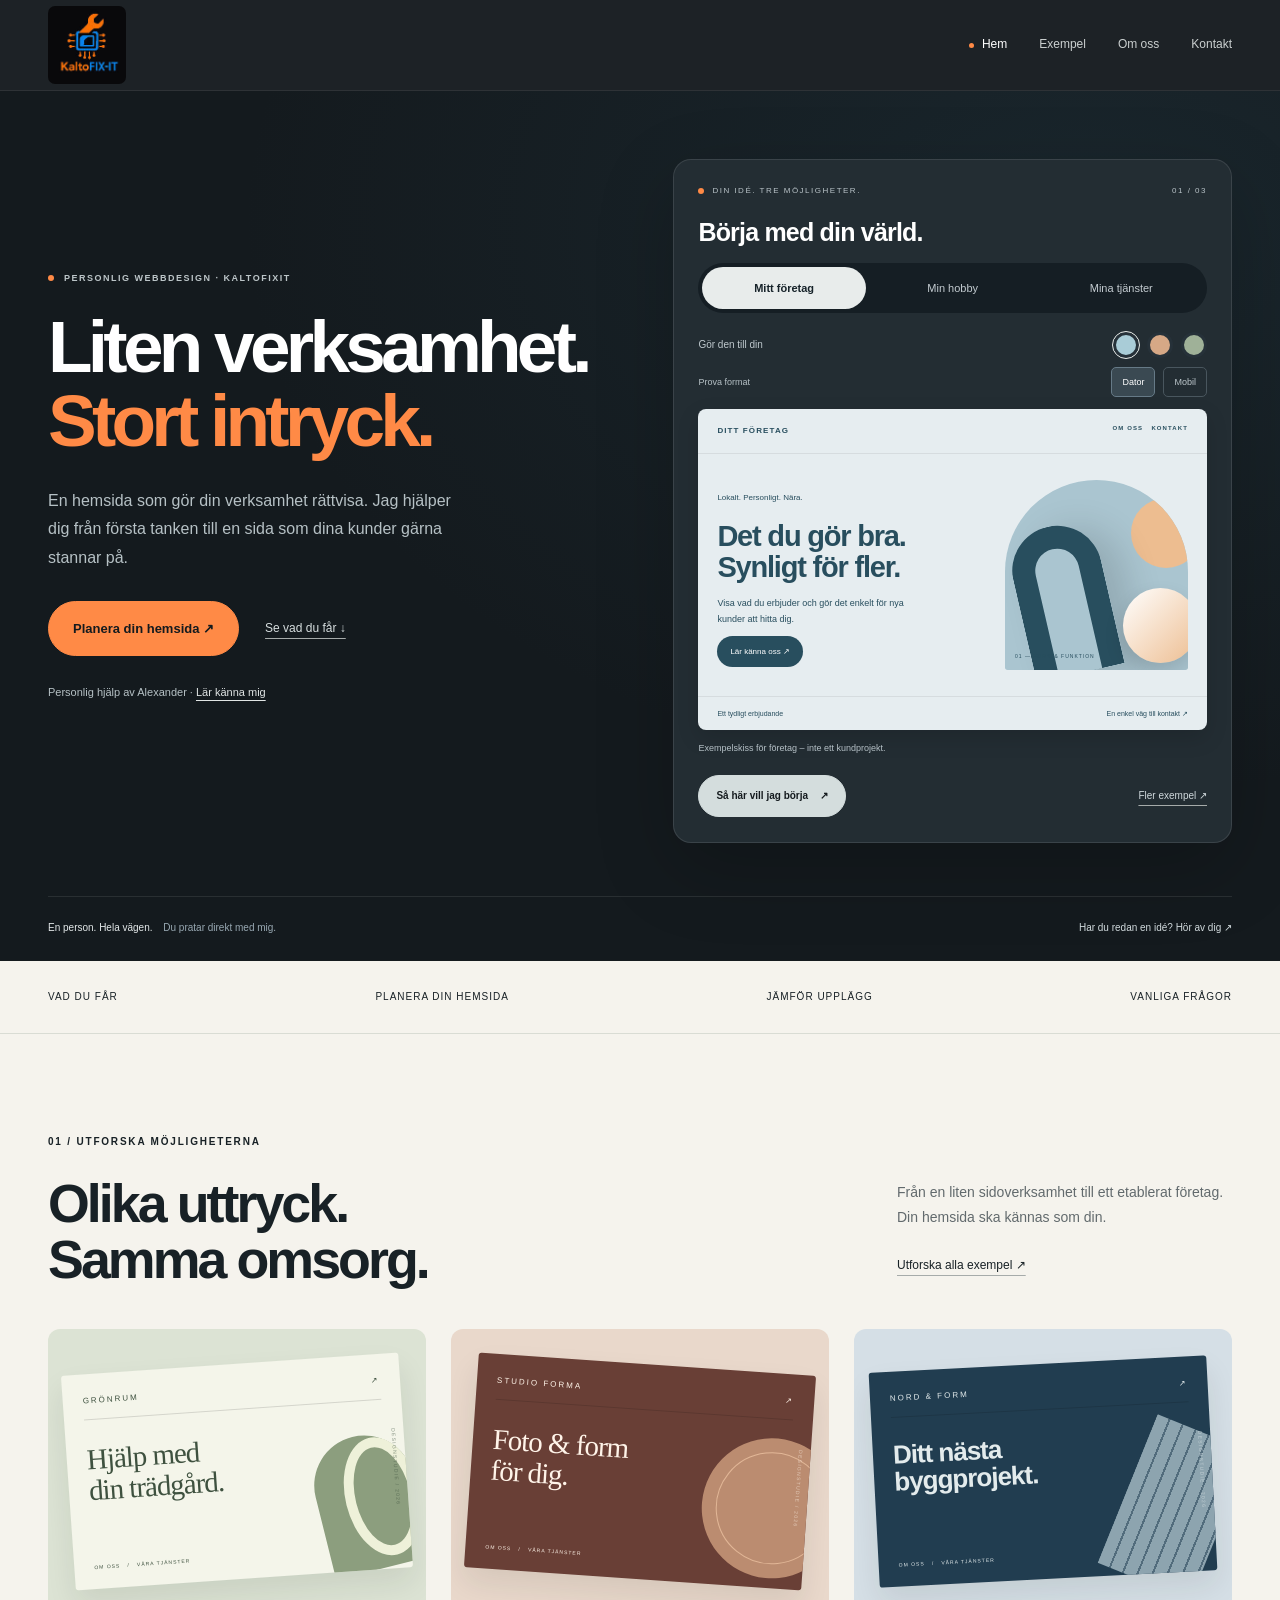
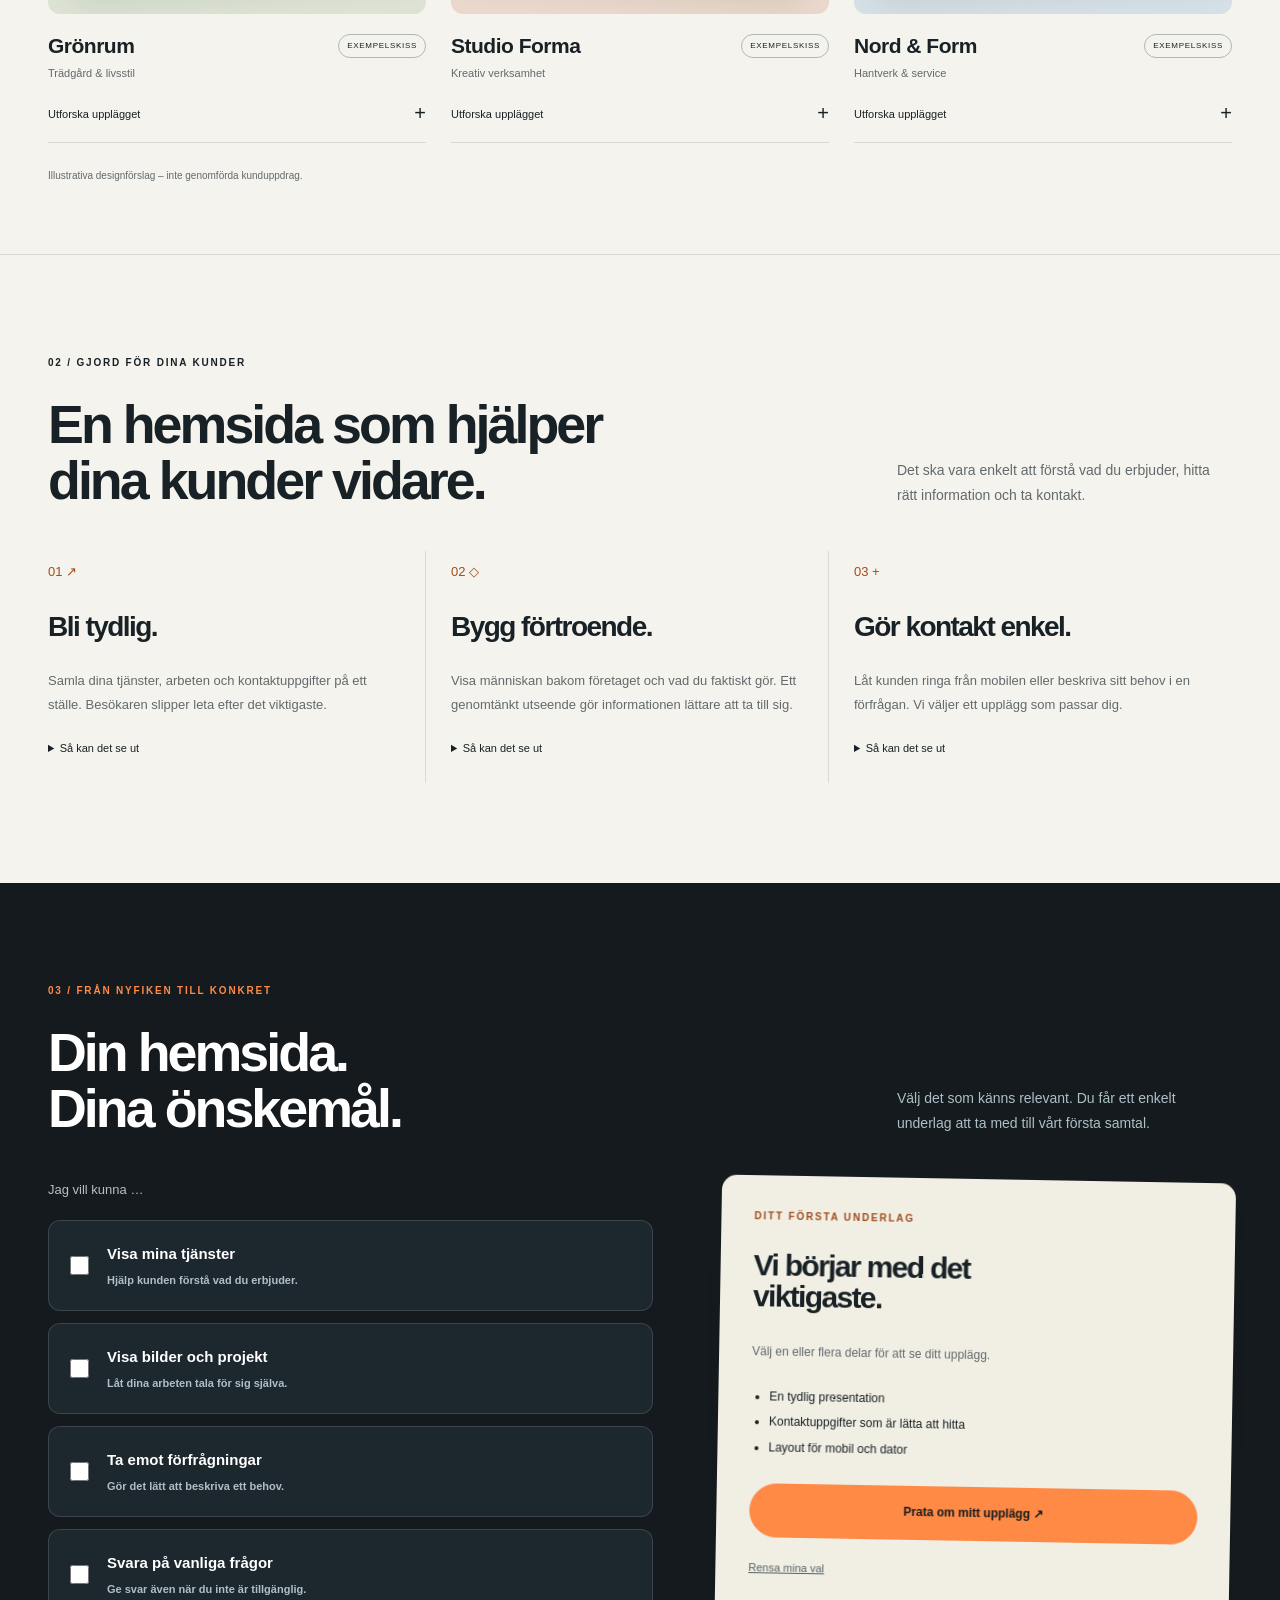
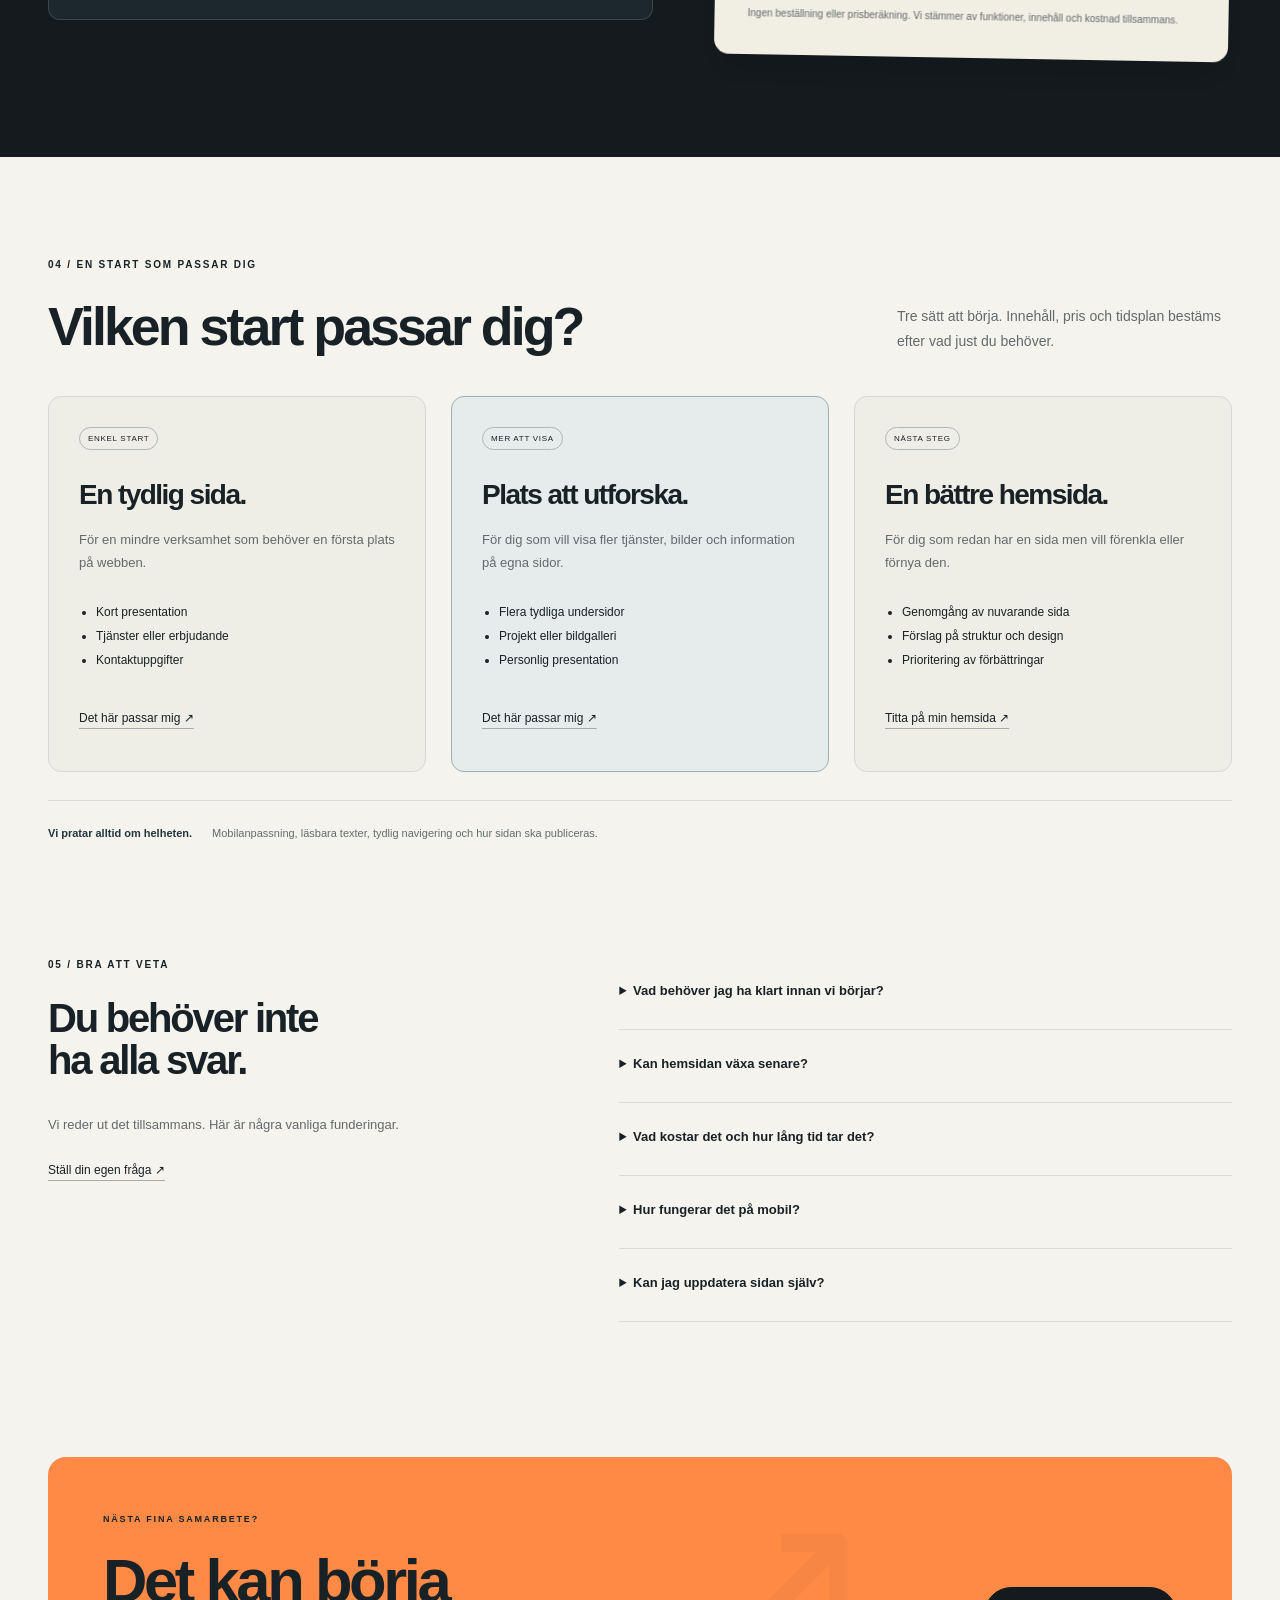
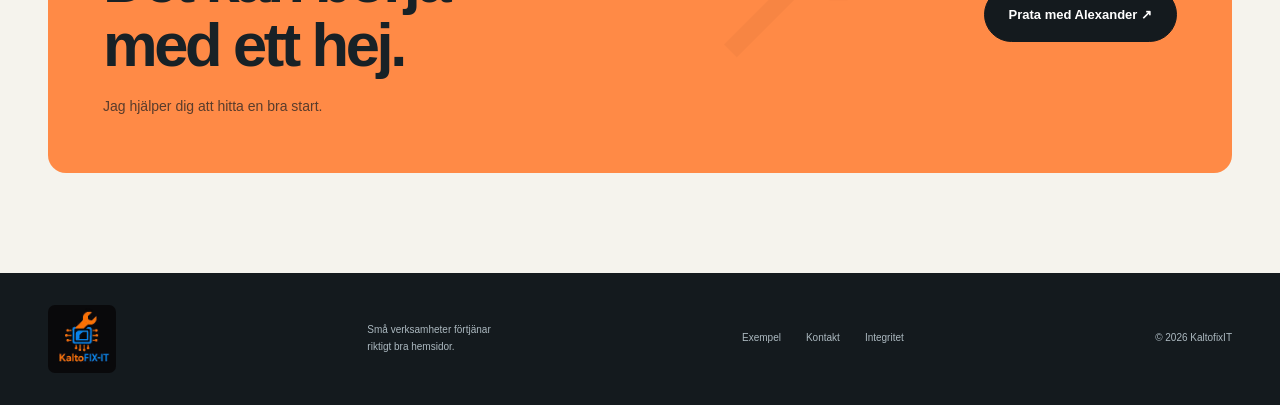
==== commit 21c3a34a: "Redesign KaltofixIT with unified studio theme and verified responsive experience" ====
--- a/index.html
+++ b/index.html
@@ -1,10 +1,10 @@
 <!doctype html>
-<html lang="sv"><head><meta charset="UTF-8"><meta name="viewport" content="width=device-width,initial-scale=1"><meta name="description" content="Hemsidor för små och medelstora företag och hobbyverksamheter. Hos KaltofixIT får du personlig hjälp av Alexander, från första samtalet till färdig hemsida."><meta name="theme-color" content="#223d30"><title>Hemsidor för företag och hobbyverksamheter | KaltofixIT</title><link rel="icon" href="kaltofixit-logo.png" type="image/png"><link rel="stylesheet" href="styles.css"><link rel="stylesheet" href="experience.css"><script src="config.js" defer></script><script src="inquiry-api.js" defer></script><script src="app.js" defer></script><script src="explore.js" defer></script><script src="planner.js" defer></script></head>
-<body><a class="skip" href="#main">Hoppa till innehåll</a><header class="header"><div class="wrap nav"><a class="brand" href="index.html" aria-label="KaltofixIT, startsida"><img class="brand-logo" src="kaltofixit-logo.png" alt="KaltofixIT" width="160" height="160"></a><button class="menu" aria-expanded="false" aria-controls="navigation">Meny</button><nav class="links" id="navigation" aria-label="Huvudmeny"><a href="index.html" aria-current="page">Hem</a><a href="projekt.html">Projekt</a><a href="om-oss.html">Om oss</a><a href="kontakt.html">Kontakt</a></nav></div></header>
-<main id="main"><section class="wrap welcome"><div class="welcome-copy"><div class="eyebrow"><span class="dot"></span> Hemsidor för företag & hobby</div><h1>Din nästa hemsida<br>börjar <span>här.</span></h1><p>Jag heter Alexander. Jag hjälper dig att få en hemsida som passar din verksamhet – utan krångel.</p><div class="actions"><a class="button" href="#planera">Planera din hemsida ↗</a><a class="textlink" href="#nytta">Se vad du får ↓</a></div><p class="welcome-signature">Personlig hjälp av Alexander · <a href="om-oss.html">Lär känna mig</a></p></div><section class="idea-lab" aria-labelledby="lab-title"><div class="lab-top"><span class="lab-dot"></span><span>EN LITEN FÖRHANDSTITT</span><span class="lab-counter" data-preview-count>01 / 03</span></div><h2 id="lab-title">Vad vill du visa upp?</h2><div class="choice-row" role="group" aria-label="Välj ett exempel"><button type="button" class="choice active" data-preview="foretag" aria-pressed="true">Mitt företag</button><button type="button" class="choice" data-preview="hobby" aria-pressed="false">Min hobby</button><button type="button" class="choice" data-preview="tjanster" aria-pressed="false">Mina tjänster</button></div><div class="device-toolbar" role="group" aria-label="Förhandsvisningens format"><span>Prova format</span><button type="button" data-device="desktop" aria-pressed="true">Dator</button><button type="button" data-device="mobile" aria-pressed="false">Mobil</button></div><div class="live-preview" data-preview-theme="foretag"><div class="preview-nav"><span data-demo-brand>DITT FÖRETAG</span><span aria-hidden="true">OM OSS &nbsp; KONTAKT</span></div><div class="preview-body"><div><span class="preview-kicker" data-demo-kicker>Lokalt. Personligt. Nära.</span><h3 data-demo-title>Det du gör bra.<br>Synligt för fler.</h3><p data-demo-copy>Visa vad du erbjuder och gör det enkelt för nya kunder att hitta dig.</p><span class="preview-fake-button" aria-hidden="true" data-demo-button>Lär känna oss ↗</span></div><div class="preview-shapes" aria-hidden="true"><i></i><i></i><i></i></div></div><div class="preview-bottom" aria-hidden="true"><span data-demo-foot>Ett tydligt erbjudande</span><span>En enkel väg till kontakt ↗</span></div></div><p class="preview-note" id="preview-feedback" role="status" aria-live="polite">Exempelskiss för företag – inte ett kundprojekt.</p><div class="lab-actions"><a class="button" data-choice-contact href="kontakt.html?verksamhet=foretag">Så här vill jag börja <span aria-hidden="true">↗</span></a><a class="textlink" href="projekt.html">Fler exempel ↗</a></div><noscript><p>Du ser företagsexemplet. Fler exempel finns på projektsidan.</p></noscript></section><div class="welcome-bottom"><span><b>En person. Hela vägen.</b> Du pratar direkt med mig.</span><a href="kontakt.html">Har du redan en idé? Hör av dig ↗</a></div></section><div class="section-nav wrap" aria-label="Utforska innehållet"><a href="#nytta">Vad du får</a><a href="#planera">Planera din hemsida</a><a href="#upplagg">Jämför upplägg</a><a href="#fragor">Vanliga frågor</a></div>
-<section class="wrap section" id="nytta"><div class="sectiontop"><div><div class="eyebrow">Mer än ett snyggt första intryck</div><h2>En hemsida som hjälper<br>dina kunder vidare.</h2></div><p class="section-intro">Det ska vara enkelt att förstå vad du erbjuder, hitta rätt information och ta kontakt.</p></div><div class="value-grid"><article><span class="value-icon" aria-hidden="true">01 ↗</span><h3>Bli tydlig.</h3><p>Samla dina tjänster, arbeten och kontaktuppgifter på ett ställe. Besökaren slipper leta efter det viktigaste.</p><details><summary>Så kan det se ut</summary><p>En hantverkare kan visa sina tjänster, arbetsområde och tidigare arbeten – med en tydlig väg till en offertförfrågan.</p></details></article><article><span class="value-icon" aria-hidden="true">02 ◇</span><h3>Bygg förtroende.</h3><p>Visa människan bakom företaget och vad du faktiskt gör. Ett genomtänkt utseende gör informationen lättare att ta till sig.</p><details><summary>Så kan det se ut</summary><p>En fotograf kan samla utvalda bilder, berätta om sitt arbetssätt och förklara hur ett uppdrag går till.</p></details></article><article><span class="value-icon" aria-hidden="true">03 +</span><h3>Gör kontakt enkel.</h3><p>Låt kunden ringa från mobilen eller beskriva sitt behov i en förfrågan. Vi väljer ett upplägg som passar dig.</p><details><summary>Så kan det se ut</summary><p>Ett serviceföretag kan låta kunden välja en tjänst och lämna rätt uppgifter direkt. Mer avancerad hantering planeras separat.</p></details></article></div></section>
-<section class="planner-band" id="planera"><div class="wrap section"><div class="sectiontop"><div><div class="eyebrow">Prova själv</div><h2>Vad behöver din hemsida?</h2></div><p class="section-intro">Välj det som känns relevant. Du får ett enkelt underlag att ta med till vårt första samtal.</p></div><div class="planner-grid"><fieldset class="feature-picker"><legend>Jag vill kunna …</legend><label><input type="checkbox" data-feature="tjanster"><span><b>Visa mina tjänster</b><small>Hjälp kunden förstå vad du erbjuder.</small></span></label><label><input type="checkbox" data-feature="galleri"><span><b>Visa bilder och projekt</b><small>Låt dina arbeten tala för sig själva.</small></span></label><label><input type="checkbox" data-feature="forfragan"><span><b>Ta emot förfrågningar</b><small>Gör det lätt att beskriva ett behov.</small></span></label><label><input type="checkbox" data-feature="fragor"><span><b>Svara på vanliga frågor</b><small>Ge svar även när du inte är tillgänglig.</small></span></label></fieldset><aside class="plan-result" aria-labelledby="plan-heading"><div class="eyebrow">Ditt första underlag</div><h3 id="plan-heading">Vi börjar med det viktigaste.</h3><p id="plan-summary" role="status" aria-live="polite">Välj en eller flera delar för att se ditt upplägg.</p><ul id="plan-list"><li>En tydlig presentation</li><li>Kontaktuppgifter som är lätta att hitta</li><li>Layout för mobil och dator</li></ul><a class="button light" id="plan-contact" href="kontakt.html">Prata om mitt upplägg ↗</a><button class="reset-plan" id="reset-plan" type="button">Rensa mina val</button><p class="plan-note">Ingen beställning eller prisberäkning. Vi stämmer av funktioner, innehåll och kostnad tillsammans.</p></aside></div><noscript><p>Valverktyget behöver JavaScript. Beskriv gärna dina önskemål direkt på kontaktsidan.</p></noscript></div></section>
-<section class="wrap section" id="upplagg"><div class="sectiontop"><div><div class="eyebrow">Lagom mycket, från början</div><h2>Vilken start passar dig?</h2></div><p class="section-intro">Tre sätt att börja. Innehåll, pris och tidsplan bestäms efter vad just du behöver.</p></div><div class="package-grid"><article><span class="tag">ENKEL START</span><h3>En tydlig sida.</h3><p>För en mindre verksamhet som behöver en första plats på webben.</p><ul><li>Kort presentation</li><li>Tjänster eller erbjudande</li><li>Kontaktuppgifter</li></ul><a class="textlink" href="kontakt.html?upplagg=start">Det här passar mig ↗</a></article><article class="package-featured"><span class="tag">MER ATT VISA</span><h3>Plats att utforska.</h3><p>För dig som vill visa fler tjänster, bilder och information på egna sidor.</p><ul><li>Flera tydliga undersidor</li><li>Projekt eller bildgalleri</li><li>Personlig presentation</li></ul><a class="textlink" href="kontakt.html?upplagg=utveckla">Det här passar mig ↗</a></article><article><span class="tag">NÄSTA STEG</span><h3>En bättre hemsida.</h3><p>För dig som redan har en sida men vill förenkla eller förnya den.</p><ul><li>Genomgång av nuvarande sida</li><li>Förslag på struktur och design</li><li>Prioritering av förbättringar</li></ul><a class="textlink" href="kontakt.html?upplagg=fornya&typ=forbattring">Titta på min hemsida ↗</a></article></div><div class="included-note"><b>Vi pratar alltid om helheten.</b><span>Mobilanpassning, läsbara texter, tydlig navigering och hur sidan ska publiceras.</span></div></section>
-<section class="wrap questions-section" id="fragor"><div><div class="eyebrow">Bra att veta</div><h2>Du behöver inte<br>ha alla svar.</h2><p>Vi reder ut det tillsammans. Här är några vanliga funderingar.</p><a class="textlink" href="kontakt.html">Ställ din egen fråga ↗</a></div><div><details><summary>Vad behöver jag ha klart innan vi börjar?</summary><p>Det räcker att du kan berätta vad du gör och vad du vill att besökaren ska kunna göra. Logga, bilder och texter är bra att ha, men vi går igenom vad som saknas tillsammans.</p></details><details><summary>Kan hemsidan växa senare?</summary><p>Ja, vi kan börja med det viktigaste och planera fler sidor eller funktioner senare. Om du vill ha exempelvis bokning eller koppling till andra system tar vi först reda på vad det kräver.</p></details><details><summary>Vad kostar det och hur lång tid tar det?</summary><p>Det beror på antal sidor, innehåll och funktioner. Du får ett förslag på omfattning, pris och tidsplan innan arbetet börjar.</p></details><details><summary>Hur fungerar det på mobil?</summary><p>Layout, meny och innehåll anpassas efter skärmen. Knappar ska vara lätta att trycka på och texten ska gå att läsa utan att zooma.</p></details><details><summary>Kan jag uppdatera sidan själv?</summary><p>Berätta hur ofta du vill ändra innehållet. Då väljer vi ett upplägg för uppdateringar som passar dig och går igenom hur det fungerar.</p></details></div></section>
-<div class="wrap section"><section class="cta"><div><h2>Berätta om din verksamhet.</h2><p>Jag hjälper dig att hitta en bra start.</p></div><a class="button light" href="kontakt.html">Prata med Alexander ↗</a></section></div>
-</main><footer class="footer"><div class="wrap"><a class="brand" href="index.html"><img class="brand-logo" src="kaltofixit-logo.png" alt="KaltofixIT" width="160" height="160"></a><span>Hemsidor med personlig hjälp.</span><div class="footer-links"><a href="projekt.html">Projekt</a><a href="kontakt.html">Kontakt</a><a href="kontakt.html#integritet">Integritet</a></div><span>© <span data-year>2026</span> <span data-name>KaltofixIT</span></span></div></footer></body></html>+<html lang="sv"><head><meta charset="UTF-8"><meta name="viewport" content="width=device-width,initial-scale=1"><meta name="description" content="Hemsidor för små och medelstora företag och hobbyverksamheter. Hos KaltofixIT får du personlig hjälp av Alexander, från första samtalet till färdig hemsida."><meta name="theme-color" content="#141a1e"><title>Hemsidor för företag och hobbyverksamheter | KaltofixIT</title><link rel="icon" href="kaltofixit-logo.png" type="image/png"><link rel="stylesheet" href="theme.css"><script src="config.js" defer></script><script src="inquiry-api.js" defer></script><script src="app.js" defer></script><script src="explore.js" defer></script><script src="planner.js" defer></script><script src="studio.js" defer></script></head>
+<body><a class="skip" href="#main">Hoppa till innehåll</a><header class="header"><div class="reading-progress" aria-hidden="true"></div><div class="wrap nav"><a class="brand" href="index.html" aria-label="KaltofixIT, startsida"><img class="brand-logo" src="kaltofixit-logo.png" alt="KaltofixIT" width="160" height="160"></a><button class="menu" aria-expanded="false" aria-controls="navigation">Meny</button><nav class="links" id="navigation" aria-label="Huvudmeny"><a href="index.html" aria-current="page">Hem</a><a href="projekt.html">Exempel</a><a href="om-oss.html">Om oss</a><a href="kontakt.html">Kontakt</a></nav></div></header>
+<main id="main"><section class="wrap welcome" id="start"><div class="welcome-copy"><div class="eyebrow"><span class="dot"></span> PERSONLIG WEBBDESIGN · KALTOFIXIT</div><h1>Liten verksamhet.<br><span>Stort intryck.</span></h1><p>En hemsida som gör din verksamhet rättvisa. Jag hjälper dig från första tanken till en sida som dina kunder gärna stannar på.</p><div class="actions"><a class="button" href="#planera">Planera din hemsida ↗</a><a class="textlink" href="#nytta">Se vad du får ↓</a></div><p class="welcome-signature">Personlig hjälp av Alexander · <a href="om-oss.html">Lär känna mig</a></p></div><section class="idea-lab" aria-labelledby="lab-title"><div class="lab-top"><span class="lab-dot"></span><span>DIN IDÉ. TRE MÖJLIGHETER.</span><span class="lab-counter" data-preview-count>01 / 03</span></div><h2 id="lab-title">Börja med din värld.</h2><div class="choice-row" role="group" aria-label="Välj ett exempel"><button type="button" class="choice active" data-preview="foretag" aria-pressed="true">Mitt företag</button><button type="button" class="choice" data-preview="hobby" aria-pressed="false">Min hobby</button><button type="button" class="choice" data-preview="tjanster" aria-pressed="false">Mina tjänster</button></div><div class="mood-toolbar" role="group" aria-label="Välj färgkänsla"><span>Gör den till din</span><button class="mood-swatch mood-blue" type="button" data-mood="blue" aria-pressed="true" aria-label="Blå färgkänsla"></button><button class="mood-swatch mood-sand" type="button" data-mood="sand" aria-pressed="false" aria-label="Varm färgkänsla"></button><button class="mood-swatch mood-green" type="button" data-mood="green" aria-pressed="false" aria-label="Grön färgkänsla"></button></div><div class="device-toolbar" role="group" aria-label="Förhandsvisningens format"><span>Prova format</span><button type="button" data-device="desktop" aria-pressed="true">Dator</button><button type="button" data-device="mobile" aria-pressed="false">Mobil</button></div><div class="live-preview" data-preview-theme="foretag" data-mood-theme="blue"><div class="preview-nav"><span data-demo-brand>DITT FÖRETAG</span><span aria-hidden="true">OM OSS &nbsp; KONTAKT</span></div><div class="preview-body"><div><span class="preview-kicker" data-demo-kicker>Lokalt. Personligt. Nära.</span><h3 data-demo-title>Det du gör bra.<br>Synligt för fler.</h3><p data-demo-copy>Visa vad du erbjuder och gör det enkelt för nya kunder att hitta dig.</p><a class="preview-fake-button" data-demo-button href="projekt.html">Lär känna oss ↗</a></div><div class="preview-shapes" aria-hidden="true"><div class="art-sun"></div><div class="art-arch"></div><div class="art-orb"></div><span>01 — FORM & FUNKTION</span></div></div><div class="preview-bottom" aria-hidden="true"><span data-demo-foot>Ett tydligt erbjudande</span><span>En enkel väg till kontakt ↗</span></div></div><p class="preview-note" id="preview-feedback" role="status" aria-live="polite">Exempelskiss för företag – inte ett kundprojekt.</p><div class="lab-actions"><a class="button" data-choice-contact href="kontakt.html?verksamhet=foretag">Så här vill jag börja <span aria-hidden="true">↗</span></a><a class="textlink" href="projekt.html">Fler exempel ↗</a></div><noscript><p>Du ser företagsexemplet. Fler exempel finns på projektsidan.</p></noscript></section><div class="welcome-bottom"><span><b>En person. Hela vägen.</b> Du pratar direkt med mig.</span><a href="kontakt.html">Har du redan en idé? Hör av dig ↗</a></div></section><div class="section-nav wrap" aria-label="Utforska innehållet"><a href="#nytta">Vad du får</a><a href="#planera">Planera din hemsida</a><a href="#upplagg">Jämför upplägg</a><a href="#fragor">Vanliga frågor</a></div>
+<section class="wrap section studio-gallery"><div class="sectiontop"><div><div class="eyebrow">01 / Utforska möjligheterna</div><h2>Olika uttryck.<br>Samma omsorg.</h2></div><div><p class="section-intro">Från en liten sidoverksamhet till ett etablerat företag. Din hemsida ska kännas som din.</p><a class="textlink" href="projekt.html">Utforska alla exempel ↗</a></div></div><div class="cards"><article class="project"><div class="project-art art-nature" aria-hidden="true"><div class="mini"><div class="mini-brand">GRÖNRUM<span>↗</span></div><strong>Hjälp med din trädgård.</strong><small>OM OSS &nbsp; / &nbsp; VÅRA TJÄNSTER</small><div class="circle"></div><div class="art-caption">DESIGNSTUDIE / 2026</div></div></div><div class="project-info"><h3>Grönrum</h3><span class="tag">Exempelskiss</span></div><p>Trädgård & livsstil</p><details class="demo-detail"><summary>Utforska upplägget <span aria-hidden="true">+</span></summary><p>En hemsida för ett mindre trädgårdsföretag, med tydliga tjänster, bilder på arbeten och kontaktuppgifter. Illustrativt exempel, inte ett kunduppdrag.</p><a class="textlink" href="kontakt.html?typ=exempel#forfragan">Jag vill ha något liknande ↗</a></details></article><article class="project"><div class="project-art art-studio" aria-hidden="true"><div class="mini"><div class="mini-brand">STUDIO FORMA<span>↗</span></div><strong>Foto & form för dig.</strong><small>OM OSS &nbsp; / &nbsp; VÅRA TJÄNSTER</small><div class="circle"></div><div class="art-caption">DESIGNSTUDIE / 2026</div></div></div><div class="project-info"><h3>Studio Forma</h3><span class="tag">Exempelskiss</span></div><p>Kreativ verksamhet</p><details class="demo-detail"><summary>Utforska upplägget <span aria-hidden="true">+</span></summary><p>En hemsida för dig som fotograferar, skapar eller driver en kreativ hobbyverksamhet. Visa dina arbeten och gör det enkelt att skicka en förfrågan. Illustrativt exempel, inte ett kunduppdrag.</p><a class="textlink" href="kontakt.html?typ=exempel#forfragan">Jag vill ha något liknande ↗</a></details></article><article class="project"><div class="project-art art-craft" aria-hidden="true"><div class="mini"><div class="mini-brand">NORD & FORM<span>↗</span></div><strong>Ditt nästa byggprojekt.</strong><small>OM OSS &nbsp; / &nbsp; VÅRA TJÄNSTER</small><div class="circle"></div><div class="art-caption">DESIGNSTUDIE / 2026</div></div></div><div class="project-info"><h3>Nord & Form</h3><span class="tag">Exempelskiss</span></div><p>Hantverk & service</p><details class="demo-detail"><summary>Utforska upplägget <span aria-hidden="true">+</span></summary><p>En hemsida för ett hantverks- eller serviceföretag. Besökaren hittar vad du erbjuder, var du arbetar och hur man ber om en offert. Illustrativt exempel, inte ett kunduppdrag.</p><a class="textlink" href="kontakt.html?typ=exempel#forfragan">Jag vill ha något liknande ↗</a></details></article></div><p class="gallery-note">Illustrativa designförslag – inte genomförda kunduppdrag.</p></section><section class="wrap section" id="nytta"><div class="sectiontop"><div><div class="eyebrow">02 / Gjord för dina kunder</div><h2>En hemsida som hjälper<br>dina kunder vidare.</h2></div><p class="section-intro">Det ska vara enkelt att förstå vad du erbjuder, hitta rätt information och ta kontakt.</p></div><div class="value-grid"><article><span class="value-icon" aria-hidden="true">01 ↗</span><h3>Bli tydlig.</h3><p>Samla dina tjänster, arbeten och kontaktuppgifter på ett ställe. Besökaren slipper leta efter det viktigaste.</p><details><summary>Så kan det se ut</summary><p>En hantverkare kan visa sina tjänster, arbetsområde och tidigare arbeten – med en tydlig väg till en offertförfrågan.</p></details></article><article><span class="value-icon" aria-hidden="true">02 ◇</span><h3>Bygg förtroende.</h3><p>Visa människan bakom företaget och vad du faktiskt gör. Ett genomtänkt utseende gör informationen lättare att ta till sig.</p><details><summary>Så kan det se ut</summary><p>En fotograf kan samla utvalda bilder, berätta om sitt arbetssätt och förklara hur ett uppdrag går till.</p></details></article><article><span class="value-icon" aria-hidden="true">03 +</span><h3>Gör kontakt enkel.</h3><p>Låt kunden ringa från mobilen eller beskriva sitt behov i en förfrågan. Vi väljer ett upplägg som passar dig.</p><details><summary>Så kan det se ut</summary><p>Ett serviceföretag kan låta kunden välja en tjänst och lämna rätt uppgifter direkt. Mer avancerad hantering planeras separat.</p></details></article></div></section>
+<section class="planner-band" id="planera"><div class="wrap section"><div class="sectiontop"><div><div class="eyebrow">03 / Från nyfiken till konkret</div><h2>Din hemsida.<br>Dina önskemål.</h2></div><p class="section-intro">Välj det som känns relevant. Du får ett enkelt underlag att ta med till vårt första samtal.</p></div><div class="planner-grid"><fieldset class="feature-picker"><legend>Jag vill kunna …</legend><label><input type="checkbox" data-feature="tjanster"><span><b>Visa mina tjänster</b><small>Hjälp kunden förstå vad du erbjuder.</small></span></label><label><input type="checkbox" data-feature="galleri"><span><b>Visa bilder och projekt</b><small>Låt dina arbeten tala för sig själva.</small></span></label><label><input type="checkbox" data-feature="forfragan"><span><b>Ta emot förfrågningar</b><small>Gör det lätt att beskriva ett behov.</small></span></label><label><input type="checkbox" data-feature="fragor"><span><b>Svara på vanliga frågor</b><small>Ge svar även när du inte är tillgänglig.</small></span></label></fieldset><aside class="plan-result" aria-labelledby="plan-heading"><div class="eyebrow">Ditt första underlag</div><h3 id="plan-heading">Vi börjar med det viktigaste.</h3><p id="plan-summary" role="status" aria-live="polite">Välj en eller flera delar för att se ditt upplägg.</p><ul id="plan-list"><li>En tydlig presentation</li><li>Kontaktuppgifter som är lätta att hitta</li><li>Layout för mobil och dator</li></ul><a class="button light" id="plan-contact" href="kontakt.html">Prata om mitt upplägg ↗</a><button class="reset-plan" id="reset-plan" type="button">Rensa mina val</button><p class="plan-note">Ingen beställning eller prisberäkning. Vi stämmer av funktioner, innehåll och kostnad tillsammans.</p></aside></div><noscript><p>Valverktyget behöver JavaScript. Beskriv gärna dina önskemål direkt på kontaktsidan.</p></noscript></div></section>
+<section class="wrap section" id="upplagg"><div class="sectiontop"><div><div class="eyebrow">04 / En start som passar dig</div><h2>Vilken start passar dig?</h2></div><p class="section-intro">Tre sätt att börja. Innehåll, pris och tidsplan bestäms efter vad just du behöver.</p></div><div class="package-grid"><article><span class="tag">ENKEL START</span><h3>En tydlig sida.</h3><p>För en mindre verksamhet som behöver en första plats på webben.</p><ul><li>Kort presentation</li><li>Tjänster eller erbjudande</li><li>Kontaktuppgifter</li></ul><a class="textlink" href="kontakt.html?upplagg=start">Det här passar mig ↗</a></article><article class="package-featured"><span class="tag">MER ATT VISA</span><h3>Plats att utforska.</h3><p>För dig som vill visa fler tjänster, bilder och information på egna sidor.</p><ul><li>Flera tydliga undersidor</li><li>Projekt eller bildgalleri</li><li>Personlig presentation</li></ul><a class="textlink" href="kontakt.html?upplagg=utveckla">Det här passar mig ↗</a></article><article><span class="tag">NÄSTA STEG</span><h3>En bättre hemsida.</h3><p>För dig som redan har en sida men vill förenkla eller förnya den.</p><ul><li>Genomgång av nuvarande sida</li><li>Förslag på struktur och design</li><li>Prioritering av förbättringar</li></ul><a class="textlink" href="kontakt.html?upplagg=fornya&typ=forbattring">Titta på min hemsida ↗</a></article></div><div class="included-note"><b>Vi pratar alltid om helheten.</b><span>Mobilanpassning, läsbara texter, tydlig navigering och hur sidan ska publiceras.</span></div></section>
+<section class="wrap questions-section" id="fragor"><div><div class="eyebrow">05 / Bra att veta</div><h2>Du behöver inte<br>ha alla svar.</h2><p>Vi reder ut det tillsammans. Här är några vanliga funderingar.</p><a class="textlink" href="kontakt.html">Ställ din egen fråga ↗</a></div><div><details><summary>Vad behöver jag ha klart innan vi börjar?</summary><p>Det räcker att du kan berätta vad du gör och vad du vill att besökaren ska kunna göra. Logga, bilder och texter är bra att ha, men vi går igenom vad som saknas tillsammans.</p></details><details><summary>Kan hemsidan växa senare?</summary><p>Ja, vi kan börja med det viktigaste och planera fler sidor eller funktioner senare. Om du vill ha exempelvis bokning eller koppling till andra system tar vi först reda på vad det kräver.</p></details><details><summary>Vad kostar det och hur lång tid tar det?</summary><p>Det beror på antal sidor, innehåll och funktioner. Du får ett förslag på omfattning, pris och tidsplan innan arbetet börjar.</p></details><details><summary>Hur fungerar det på mobil?</summary><p>Layout, meny och innehåll anpassas efter skärmen. Knappar ska vara lätta att trycka på och texten ska gå att läsa utan att zooma.</p></details><details><summary>Kan jag uppdatera sidan själv?</summary><p>Berätta hur ofta du vill ändra innehållet. Då väljer vi ett upplägg för uppdateringar som passar dig och går igenom hur det fungerar.</p></details></div></section>
+<div class="wrap section"><section class="cta"><div><span class="eyebrow">Nästa fina samarbete?</span><h2>Det kan börja<br>med ett hej.</h2><p>Jag hjälper dig att hitta en bra start.</p></div><a class="button light" href="kontakt.html">Prata med Alexander ↗</a></section></div>
+</main><footer class="footer"><div class="wrap"><a class="brand" href="index.html"><img class="brand-logo" src="kaltofixit-logo.png" alt="KaltofixIT" width="160" height="160"></a><span>Små verksamheter förtjänar<br>riktigt bra hemsidor.</span><div class="footer-links"><a href="projekt.html">Exempel</a><a href="kontakt.html">Kontakt</a><a href="kontakt.html#integritet">Integritet</a></div><span>© <span data-year>2026</span> <span data-name>KaltofixIT</span></span></div></footer></body></html>
--- a/theme.css
+++ b/theme.css
@@ -0,0 +1,8 @@
+/* KaltofixIT Studio — one design system for every page and screen. */
+:root{--ink:#182126;--muted:#626a6d;--paper:#f5f3ed;--line:#d9dcd4;--orange:#ff8a46;--dark:#141a1e;--radius:16px;color-scheme:light}*{box-sizing:border-box}html{scroll-behavior:smooth;scroll-padding-top:110px}body{margin:0;background:var(--paper);color:var(--ink);font-family:'Segoe UI',Arial,sans-serif;font-size:16px;line-height:1.65;-webkit-font-smoothing:antialiased}a{color:inherit;text-decoration:none}button,input,textarea,select{font:inherit}button{cursor:pointer}button,a,input,select,summary{-webkit-tap-highlight-color:transparent;touch-action:manipulation}img{max-width:100%;display:block}h1,h2,h3,p{margin-top:0}h1,h2,h3{font-family:'Segoe UI',Arial,sans-serif;line-height:1.05;letter-spacing:-.055em}h1,h2{font-weight:600}h1{font-size:clamp(3.2rem,6.3vw,6rem)}h2{font-size:clamp(2.1rem,4.2vw,4rem)}h3{font-size:1.6rem;font-weight:600}p{color:var(--muted)}[hidden]{display:none!important}:focus-visible{outline:3px solid #d56727;outline-offset:5px}.wrap{width:min(1320px,100%);padding-inline:48px;margin-inline:auto}.section{padding-block:100px}.eyebrow{text-transform:uppercase;letter-spacing:1.8px;font-size:10px;font-weight:650;margin-bottom:24px;display:flex;align-items:center;gap:10px}.dot,.lab-dot{height:6px;width:6px;border-radius:50%;background:var(--orange);display:inline-block;flex-shrink:0}.skip{position:fixed;top:-100px;left:20px;z-index:100;background:white;color:var(--ink);padding:14px}.skip:focus{top:10px}.header{position:sticky;top:0;z-index:20;background:#141a1ef5;color:#fff;border-bottom:1px solid #ffffff13;backdrop-filter:blur(15px)}.nav{display:flex;align-items:center;justify-content:space-between;min-height:90px;gap:30px}.brand{display:flex;align-items:center}.brand-logo{width:78px;height:78px;border-radius:7px;object-fit:contain}.links{display:flex;align-items:center;gap:32px;font-size:12px;color:#cbd0d0}.links>a{min-height:44px;display:inline-flex;align-items:center}.links a:hover,.links a[aria-current=page]{color:#fff}.links a[aria-current=page]:before{content:'';width:5px;height:5px;border-radius:50%;background:var(--orange);margin-right:8px}.links .button{padding:11px 20px;background:var(--orange);border-color:var(--orange);color:var(--dark);font-size:11px}.menu{display:none}.reading-progress{height:2px;background:var(--orange);width:100%;position:absolute;bottom:-1px;left:0;transform:scaleX(0);transform-origin:left;pointer-events:none}.button{display:inline-flex;align-items:center;justify-content:center;gap:25px;padding:16px 24px;border:1px solid var(--ink);border-radius:50px;background:var(--ink);color:#fff;font-size:13px;font-weight:600;min-height:50px;transition:transform .2s,background .2s,box-shadow .2s}.button:hover{transform:translateY(-2px);box-shadow:0 8px 20px #00000012;background:#2a3a43}.button.light{background:var(--orange);border-color:var(--orange);color:var(--dark)}.button.light:hover{background:#ffa369}.button.outline{background:transparent;color:var(--ink);border-color:#a7afae}.button:disabled{opacity:.6;cursor:wait;transform:none;box-shadow:none}.textlink{display:inline-flex;align-items:center;min-height:44px;font-size:12px;text-decoration:underline;text-underline-offset:6px;text-decoration-color:#a6abaa;transition:color .2s}.textlink:hover{color:#a54c17}.actions{display:flex;align-items:center;gap:26px;flex-wrap:wrap}.welcome{position:relative;display:grid;grid-template-columns:1.03fr 1fr;align-items:center;gap:50px;padding-block:68px 24px;color:#fff;background:var(--dark);isolation:isolate}.welcome:before{content:'';position:absolute;inset:0 calc((min(100vw,1320px) - 100vw)/2);background:radial-gradient(ellipse at 85% 15%,#29485644,transparent 55%),var(--dark);z-index:-1;pointer-events:none}.welcome-copy h1{font-size:clamp(3.1rem,5.7vw,5.5rem);line-height:1.02;margin-bottom:28px;letter-spacing:-.065em}.welcome-copy h1 span{color:var(--orange)}.welcome-copy>.eyebrow{color:#bcc5c8;font-size:9px;letter-spacing:1.5px}.welcome-copy>p{font-size:16px;line-height:1.8;max-width:410px;color:#b6c1c5;margin-bottom:28px}.welcome-copy .button{background:var(--orange);border-color:var(--orange);color:var(--dark)}.welcome-copy .textlink{color:#d7dedf}.welcome-signature{font-size:11px!important;margin-top:27px;max-width:none!important}.welcome-signature a{color:#e1e5e5;text-decoration:underline;text-underline-offset:4px}.idea-lab{padding:24px;background:#232d33;border:1px solid #ffffff1b;border-radius:18px;box-shadow:0 25px 80px #0003;min-width:0}.lab-top{display:flex;align-items:center;gap:8px;font-size:8px;letter-spacing:1.5px;color:#b9c3c8}.lab-counter{margin-left:auto;font-variant-numeric:tabular-nums}.idea-lab h2{font-size:25px;letter-spacing:-.8px;margin:22px 0 18px}.choice-row{display:flex;gap:5px;padding:4px;background:#151e24;border-radius:30px;margin-bottom:19px}.choice{flex:1;background:transparent;border:0;border-radius:25px;color:#c3cbd0;padding:10px 8px;font-size:11px;min-height:42px;white-space:nowrap;transition:color .2s,background .2s}.choice.active{background:#e8eceb;color:#162229;font-weight:600}.choice:not(.active):hover{background:#ffffff10}.mood-toolbar{display:flex;gap:8px;align-items:center;margin-bottom:9px;font-size:10px;color:#bfc9ce}.mood-toolbar>span{margin-right:auto}.mood-swatch{width:26px;height:26px;border-radius:50%;border:3px solid #263139;outline:1px solid transparent}.mood-swatch[aria-pressed=true]{outline:1px solid #e9ecea}.mood-blue{background:#a9ccd7}.mood-sand{background:#d6a886}.mood-green{background:#9fb198}.device-toolbar{display:flex;align-items:center;gap:8px;font-size:9px;color:#b6c1c6;margin-bottom:12px}.device-toolbar>span{margin-right:auto}.device-toolbar button{font-size:9px;background:none;color:#bfc9ce;border:1px solid #49565e;border-radius:5px;padding:5px 10px;min-height:30px}.device-toolbar button[aria-pressed=true]{background:#3a4952;color:white;border-color:#667a87}.live-preview{--demo:#284e5e;--canvas:#e6edf0;--shape:#aac5d0;--accent:#edbd90;background:var(--canvas);color:var(--demo);border-radius:8px;width:100%;margin:auto;overflow:hidden;transition:width .35s,background .3s;box-shadow:0 8px 22px #0002}.live-preview[data-mood-theme=sand]{--demo:#694b3a;--canvas:#f2e8de;--shape:#cbaa94;--accent:#e4c9a3}.live-preview[data-mood-theme=green]{--demo:#385040;--canvas:#e9ece2;--shape:#9eaf95;--accent:#d3ba88}.preview-nav{display:flex;justify-content:space-between;padding:15px 19px;font-size:8px;letter-spacing:1.1px;border-bottom:1px solid #00000012;font-weight:650}.preview-nav span+span{font-size:6px}.preview-body{display:grid;grid-template-columns:1.2fr .8fr;gap:13px;padding:26px 19px;min-height:230px;align-items:center}.preview-kicker{font-size:8px}.preview-body h3{white-space:pre-line;font-size:29px;letter-spacing:-1.2px;line-height:1.1;margin:12px 0}.preview-body p{font-size:9px;line-height:1.7;color:var(--demo);max-width:210px}.preview-fake-button{display:inline-flex;font-size:8px;background:var(--demo);color:white;padding:9px 13px;border-radius:25px;min-height:30px}.preview-shapes{height:190px;position:relative;overflow:hidden;background:var(--shape);border-radius:100px 100px 3px 3px;isolation:isolate}.art-sun{position:absolute;width:70px;height:70px;border-radius:50%;background:var(--accent);top:18px;right:-13px}.art-arch{position:absolute;width:90px;height:150px;border:23px solid var(--demo);border-bottom:0;border-radius:70px 70px 0 0;bottom:-5px;left:14px;transform:rotate(-13deg);box-shadow:20px 7px 35px #0002}.art-orb{position:absolute;width:75px;height:75px;background:linear-gradient(135deg,#fff,var(--accent));border-radius:50%;right:-10px;bottom:7px;box-shadow:0 10px 20px #0002}.preview-shapes>span{position:absolute;bottom:9px;left:10px;font-size:5px;letter-spacing:1px;color:var(--demo);z-index:2}.live-preview[data-preview-theme=hobby] .art-arch{transform:rotate(20deg);border-radius:5px;border-width:18px;width:85px;height:120px;bottom:20px}.live-preview[data-preview-theme=hobby] .preview-shapes{border-radius:4px}.live-preview[data-preview-theme=tjanster] .art-arch{transform:rotate(0);height:160px;left:25px;width:65px;border-radius:0;border-width:15px}.live-preview[data-preview-theme=tjanster] .art-sun{border-radius:3px;transform:rotate(20deg)}.preview-bottom{display:flex;justify-content:space-between;gap:8px;padding:11px 19px;font-size:7px;border-top:1px solid #00000012}.preview-note{font-size:9px;color:#b5c0c6;margin:11px 0 18px}.lab-actions{display:flex;gap:16px;align-items:center;justify-content:space-between}.lab-actions .button{font-size:10px;padding:12px 17px;gap:12px;min-height:42px;border-color:#d4dddd;background:#d4dddd;color:var(--dark)}.lab-actions .textlink{color:#d0d9dd;font-size:10px}.device-mobile{width:245px;max-width:100%}.device-mobile .preview-body{grid-template-columns:1fr;padding:18px}.device-mobile .preview-nav span+span{display:none}.device-mobile .preview-body h3{font-size:25px}.device-mobile .preview-shapes{height:90px;border-radius:5px}.device-mobile .preview-bottom{flex-direction:column}.welcome-bottom{grid-column:1/-1;display:flex;justify-content:space-between;gap:20px;border-top:1px solid #ffffff17;padding-top:23px;margin-top:3px;font-size:10px;color:#98a8b2}.welcome-bottom b{color:#e4e9ea;font-weight:500;margin-right:8px}.welcome-bottom a{color:#d1dadd}.section-nav{display:flex;justify-content:space-between;gap:15px;border-bottom:1px solid var(--line);padding-block:18px;font-size:10px;text-transform:uppercase;letter-spacing:1px}.section-nav a{padding-block:10px}.section-nav a:hover{color:#ad521d}.sectiontop{display:flex;align-items:end;justify-content:space-between;gap:35px;margin-bottom:42px}.sectiontop h2{margin-bottom:0}.section-intro{font-size:14px;max-width:335px;line-height:1.8;margin-bottom:0}.sectiontop .textlink{margin-top:13px}.cards{display:grid;grid-template-columns:repeat(3,minmax(0,1fr));gap:25px}.project{min-width:0}.project-art{height:285px;border-radius:12px;padding:30px 20px;display:flex;align-items:center;overflow:hidden;transition:transform .3s}.project:hover .project-art{transform:translateY(-5px)}.art-nature{background:#dce3d4}.art-studio{background:#e9d8cb}.art-craft{background:#d5dfe6}.mini{position:relative;isolation:isolate;background:#f4f5ea;width:100%;height:215px;padding:20px;color:#3e513f;overflow:hidden;border-radius:3px;box-shadow:0 15px 30px #15201517;transform:rotate(-4deg);transition:transform .35s}.project:hover .mini{transform:rotate(0) scale(1.015)}.mini-brand{font-size:8px;letter-spacing:2px;border-bottom:1px solid #0002;padding-bottom:12px;margin-bottom:24px;display:flex;justify-content:space-between}.mini strong{display:block;font-family:Georgia,serif;font-weight:400;font-size:29px;letter-spacing:-1px;line-height:1.05;max-width:150px;position:relative;z-index:2}.mini small{position:absolute;bottom:18px;left:20px;font-size:5px;letter-spacing:1px}.circle{position:absolute;width:100px;height:135px;bottom:0;right:-10px;background:#8c9e7e;border-radius:70px 70px 0 0;z-index:-1;transform:rotate(-10deg)}.circle:after{content:'';position:absolute;width:55px;height:100px;left:28px;bottom:10px;border:10px solid #eef1d9;border-radius:50%}.art-caption{position:absolute;top:75px;right:6px;writing-mode:vertical-rl;font-size:5px;letter-spacing:1.3px;opacity:.6}.art-studio .mini{background:#693f36;color:#fff4e9;transform:rotate(4deg)}.art-studio .circle{background:#bb8c70;border-radius:50%;width:140px;height:140px;right:-35px;bottom:10px}.art-studio .circle:after{border:1px solid #e2b797;width:110px;height:110px;left:14px;bottom:14px}.art-craft .mini{background:#213d50;color:#e3ebec;transform:rotate(-3deg)}.art-craft .mini strong{font-family:'Segoe UI',Arial,sans-serif;font-weight:650;font-size:26px}.art-craft .circle{border-radius:0;transform:rotate(25deg);background:repeating-linear-gradient(90deg,#8da4af 0 12px,#526c7c 12px 14px);height:160px;bottom:-15px}.art-craft .circle:after{display:none}.project-info{display:flex;align-items:center;justify-content:space-between;gap:10px;margin:20px 0 6px}.project-info h3{font-size:21px;letter-spacing:-.5px;margin:0}.tag{font-size:8px;text-transform:uppercase;letter-spacing:.7px;border:1px solid #afb8b4;border-radius:20px;padding:4px 8px;white-space:nowrap}.project>p{font-size:11px;margin-bottom:4px}.demo-detail{font-size:11px;border-bottom:1px solid var(--line);padding:8px 0}.demo-detail summary{display:flex;align-items:center;justify-content:space-between;min-height:40px;cursor:pointer;list-style:none}.demo-detail summary::-webkit-details-marker{display:none}.demo-detail summary span{font-size:20px;transition:transform .2s}.demo-detail[open] summary span{transform:rotate(45deg)}.demo-detail p{font-size:12px;line-height:1.8;margin-top:12px}.gallery-note{font-size:10px;margin:25px 0 0}.studio-gallery{padding-bottom:70px}#nytta{border-top:1px solid var(--line)}.value-grid,.package-grid{display:grid;grid-template-columns:repeat(3,minmax(0,1fr));gap:25px}.value-grid article{padding:10px 25px 10px 0;border-right:1px solid var(--line)}.value-grid article:last-child{border:0}.value-icon{display:block;color:#a34b18;font-size:13px;margin-bottom:30px}.value-grid h3{font-size:28px}.value-grid p,.package-grid p{font-size:13px;line-height:1.8}.value-grid details{font-size:11px}.value-grid summary{cursor:pointer;min-height:44px;padding-block:10px}.value-grid details p{font-size:12px}.planner-band{background:var(--dark);color:#fff;position:relative}.planner-band .eyebrow{color:var(--orange)}.planner-band .section-intro{color:#aebfc7}.planner-grid{display:grid;grid-template-columns:1fr .85fr;gap:65px}.feature-picker{border:0;padding:0;margin:0;min-width:0}.feature-picker legend{font-size:13px;color:#b2c1c8;margin-bottom:20px;padding:0}.feature-picker label{display:flex;align-items:center;gap:18px;border:1px solid #ffffff22;border-radius:12px;padding:21px;margin-bottom:12px;cursor:pointer;background:#1d282e;transition:background .2s,border-color .2s}.feature-picker label:has(input:checked){border-color:#ff8a46;background:#30322e}.feature-picker input{width:19px;height:19px;accent-color:var(--orange);margin:0;flex-shrink:0}.feature-picker b{display:block;font-size:15px;font-weight:550}.feature-picker small{font-size:11px;color:#b0bfc6;display:block;margin-top:4px}.plan-result{position:sticky;top:115px;align-self:start;padding:33px;border-radius:15px;background:#f1eee4;color:var(--ink);box-shadow:0 20px 35px #0002;transform:rotate(1deg)}.plan-result .eyebrow{color:#9f4a19}.plan-result h3{font-size:30px;max-width:300px}.plan-result p{font-size:12px}.plan-result ul{font-size:12px;line-height:2.1;padding-left:18px;margin:23px 0}.plan-result .button{font-size:12px;width:100%}.reset-plan{display:block;border:0;background:none;font-size:11px;color:#556268;text-decoration:underline;min-height:44px;margin-top:8px;padding:8px 0}.plan-note{font-size:10px!important;line-height:1.7;margin:15px 0 0}.package-grid article{border:1px solid #d3d9d3;border-radius:13px;padding:30px;display:flex;flex-direction:column;align-items:start;background:#eeeee6}.package-grid .package-featured{background:#e5eceb;border-color:#9fafb0}.package-grid .tag{font-size:8px}.package-grid h3{margin:30px 0 18px;font-size:28px}.package-grid ul{padding-left:17px;font-size:12px;line-height:2;margin-bottom:25px}.package-grid .textlink{margin-top:auto}.included-note{display:flex;gap:20px;flex-wrap:wrap;padding-top:23px;margin-top:28px;border-top:1px solid var(--line);font-size:11px;color:#626d70}.included-note b{font-weight:600;color:#23353e}.questions-section{display:grid;grid-template-columns:.9fr 1.1fr;gap:70px;padding-block:15px 35px}.questions-section h2{font-size:40px}.questions-section p{font-size:13px}.questions-section details,.faq details{border-bottom:1px solid var(--line);padding-block:14px;font-size:13px}.questions-section summary,.faq summary{cursor:pointer;min-height:44px;line-height:1.6;padding:10px 20px 10px 0;font-weight:550}.questions-section details p,.faq details p{font-size:12px;line-height:1.9;padding-top:10px;margin-bottom:10px}.cta{background:var(--orange);border-radius:18px;padding:55px;display:flex;align-items:center;justify-content:space-between;gap:40px;position:relative;overflow:hidden}.cta:after{content:'↗';font-size:220px;line-height:1;position:absolute;right:30%;top:20px;color:#00000008;pointer-events:none}.cta .eyebrow{font-size:9px;margin-bottom:22px}.cta h2{font-size:clamp(2.3rem,4.8vw,4.4rem);margin-bottom:17px}.cta p{color:#593c2c;font-size:14px;margin-bottom:0}.cta .button.light{background:var(--dark);color:white;border-color:var(--dark);flex-shrink:0}.footer{background:var(--dark);color:#acb9c0;padding:32px 0}.footer .wrap{display:flex;align-items:center;justify-content:space-between;gap:25px;font-size:10px}.footer .brand-logo{width:68px;height:68px}.footer-links{display:flex;gap:25px}.footer-links a{padding-block:12px}.footer a:hover{color:#fff}.pagehead{padding-block:65px 35px;max-width:950px}.pagehead h1{font-size:clamp(3rem,5.8vw,5.2rem)}.pagehead p{max-width:650px;font-size:16px;line-height:1.8}.notice{font-size:12px;padding:18px 23px;border-left:2px solid #bd641f;background:#ece9de;margin-bottom:35px;max-width:850px}.steps{display:grid;grid-template-columns:repeat(3,minmax(0,1fr));gap:45px}.step{border-top:1px solid #bcc6c2;padding-top:25px}.step-number{font-size:10px;letter-spacing:1px;color:#a14c1a;display:block;margin-bottom:30px}.step h3{font-size:28px}.step p{font-size:13px;line-height:1.8}.process{background:#e8ebe4}.about-grid{display:grid;grid-template-columns:.9fr 1.1fr;gap:85px;align-items:center}.about-art{background:#090909;border-radius:18px;min-height:360px;display:grid;place-items:center;position:relative}.about-art:before{content:'';position:absolute;inset:25px;border:1px solid #ed811d33;border-radius:13px}.about-art img{width:160px;height:160px;position:relative}.about-copy h2{font-size:38px}.about-copy p{font-size:15px;line-height:1.9}.contact-grid{display:grid;grid-template-columns:.85fr 1.15fr;gap:80px;padding-block:15px 70px}.contact-item{padding:24px 0;border-bottom:1px solid var(--line)}.contact-item small{display:block;font-size:9px;letter-spacing:1.5px;color:#657278;margin-bottom:10px}.contact-item a{font-size:clamp(19px,2.2vw,27px);letter-spacing:-.7px;overflow-wrap:anywhere}.contact-item a:hover{color:#a34b18}.faq{margin-top:40px}.contact-form{padding:35px;border-radius:17px;background:#fff;border:1px solid #dce0d9;box-shadow:0 18px 40px #1c313509}.contact-form .eyebrow{font-size:9px;color:#9c4c20;margin-bottom:17px}.contact-form h2{font-size:31px;margin-bottom:25px}.form-row{display:grid;grid-template-columns:1fr;gap:15px}label{display:block;font-size:12px;font-weight:550;margin-bottom:19px}input,select,textarea{display:block;width:100%;border:1px solid #ccd3d0;border-radius:7px;padding:12px 14px;color:var(--ink);background:#fafbf8;font-size:16px;margin-top:7px}textarea{min-height:140px;resize:vertical;line-height:1.6}.optional-fields{margin-bottom:20px}.optional-fields summary{font-size:12px;cursor:pointer;min-height:44px;padding-block:10px}.optional-fields summary span{color:#6b767a}.optional-fields .form-row{padding-top:15px;grid-template-columns:1fr 1fr}.form-help{font-size:11px;line-height:1.7;margin:17px 0 0}.choice-context{font-size:12px;background:#f6eee4;border-left:2px solid #cf742e;padding:14px}.status{font-size:12px;margin-top:15px}.status:empty{margin:0}.status[data-state=error]{color:#a32c23}.status[data-state=success]{color:#276336}.form-copy{display:none;margin-top:14px;width:100%}.form-copy.visible{display:block}.privacy{font-size:11px;max-width:750px;line-height:1.8}.noscript{padding:15px;border:1px solid #dc8d49;font-size:12px}.page404{padding:120px 30px;text-align:center}.page404 .eyebrow{justify-content:center}.page404 h1{font-size:60px}.arrived{animation:arrive .6s ease-out both}@keyframes arrive{from{transform:translateY(14px)}to{transform:translateY(0)}}
+@media(min-width:1500px){.welcome{padding-top:90px;padding-bottom:30px}.welcome-copy h1{font-size:90px}}
+@media(max-width:1100px){.wrap{padding-inline:32px}.welcome{gap:30px}.welcome-copy h1{font-size:clamp(3rem,5.7vw,5rem)}.welcome .actions{gap:15px}.welcome .button{font-size:11px;padding:14px 18px}.idea-lab{padding:20px}.preview-body h3{font-size:25px}.preview-shapes{height:170px}.links{gap:24px}.project-art{padding:20px 15px;height:250px}.mini strong{font-size:25px}.mini{padding:17px;height:200px}.circle{right:-35px}.project-info{align-items:start;flex-wrap:wrap}.planner-grid{gap:35px}.package-grid article{padding:23px}.contact-grid{gap:40px}.about-grid{gap:45px}.questions-section{gap:40px}.cta{padding:40px}.lab-actions{gap:10px}}
+@media(max-width:820px){.welcome{grid-template-columns:1fr 1fr;gap:25px}.welcome-copy h1{font-size:48px}.welcome-copy>p{font-size:14px}.welcome-copy>.eyebrow{font-size:8px;letter-spacing:1px}.preview-body{grid-template-columns:1.2fr .8fr;padding:18px 12px;gap:8px}.preview-body h3{font-size:22px}.preview-shapes{height:150px}.lab-actions{flex-wrap:wrap}.lab-actions .textlink{min-height:32px}.choice{font-size:10px}.idea-lab h2{font-size:22px}.mini strong{font-size:23px}.value-grid,.package-grid{gap:18px}.package-grid h3{font-size:24px}.links{gap:18px}.links .button{font-size:10px;padding-inline:13px}.section{padding-block:75px}.steps{gap:25px}}
+@media(max-width:720px){html{scroll-padding-top:90px}.wrap{padding-inline:22px}.nav{min-height:76px;flex-wrap:wrap;gap:0;padding-block:4px}.brand-logo{width:66px;height:66px}.menu{display:block;border:1px solid #6a7880;border-radius:25px;color:#e3e8e8;background:transparent;padding:9px 17px;min-height:44px;font-size:12px}.links{display:none;width:100%;padding:14px 0 20px}.links.open{display:flex;flex-direction:column;align-items:stretch;gap:0}.links>a{padding:12px 5px;font-size:14px;min-height:48px}.links .button{font-size:12px;margin-top:10px;padding:13px}.welcome{grid-template-columns:1fr;padding-top:38px;padding-bottom:22px;gap:30px}.welcome:before{inset:0}.welcome-copy h1{font-size:clamp(44px,10.5vw,65px);max-width:550px;margin-bottom:22px}.welcome-copy>.eyebrow{font-size:8px;letter-spacing:1.2px;margin-bottom:23px}.welcome-copy>p{font-size:15px;max-width:440px;line-height:1.8;margin-bottom:23px}.welcome .actions{gap:20px}.welcome .button{font-size:12px;padding:14px 20px}.welcome-signature{margin-top:22px!important;font-size:10px!important;margin-bottom:0!important}.idea-lab{padding:21px 17px;border-radius:14px}.idea-lab h2{font-size:25px}.choice{min-height:44px;font-size:11px}.choice-row{margin-bottom:16px}.mood-swatch{width:34px;height:34px;border-width:6px}.device-toolbar button{min-height:44px;padding-inline:13px}.preview-body{padding:22px 18px;gap:15px;min-height:230px;grid-template-columns:1.2fr .8fr}.preview-body h3{font-size:27px}.preview-body p{font-size:10px}.preview-shapes{height:185px}.preview-nav{padding:14px 16px;font-size:8px}.preview-nav span+span{font-size:5px}.preview-fake-button{min-height:40px;align-items:center;font-size:9px}.preview-note{font-size:9px;margin:12px 0}.lab-actions{gap:12px}.lab-actions .button{font-size:11px;min-height:46px;padding:12px 16px}.lab-actions .textlink{font-size:11px;min-height:44px}.device-mobile{width:245px}.device-mobile .preview-body{grid-template-columns:1fr}.device-mobile .preview-shapes{height:90px}.welcome-bottom{gap:15px;margin-top:0;font-size:10px;align-items:start;flex-direction:column}.welcome-bottom a{min-height:35px;display:inline-flex;align-items:center}.section-nav{font-size:9px;letter-spacing:.3px;gap:0 15px;flex-wrap:wrap;justify-content:start;padding-block:10px}.section-nav a{min-height:44px;display:inline-flex;align-items:center}.section{padding-block:60px}.sectiontop{flex-direction:column;align-items:start;gap:22px;margin-bottom:30px}.sectiontop h2{font-size:36px}.eyebrow{font-size:9px;letter-spacing:1.4px;margin-bottom:18px}.section-intro{max-width:480px;font-size:13px}.cards{grid-template-columns:1fr;gap:35px}.project-art{height:310px;padding:30px 35px}.mini{height:240px;padding:22px;max-width:400px;margin:auto}.mini strong{font-size:36px;max-width:220px}.mini-brand{font-size:10px;margin-bottom:25px}.mini small{font-size:7px}.circle{height:170px;width:120px;right:-10px}.art-studio .circle{width:170px;height:170px;right:-30px}.art-craft .mini strong{font-size:32px;max-width:200px}.project-info{align-items:center}.project-info h3{font-size:23px}.project>p{font-size:12px}.demo-detail{font-size:12px}.gallery-note{font-size:10px}.value-grid,.package-grid{grid-template-columns:1fr;gap:25px}.value-grid article{border:0;border-bottom:1px solid var(--line);padding:0 0 25px}.value-icon{margin-bottom:15px}.value-grid h3{font-size:29px;margin-bottom:15px}.value-grid p{font-size:14px}.planner-grid{grid-template-columns:1fr;gap:25px}.feature-picker label{padding:18px 16px;gap:15px}.feature-picker b{font-size:14px}.feature-picker small{font-size:11px}.feature-picker input{width:21px;height:21px}.plan-result{position:static;transform:none;padding:26px}.plan-result h3{font-size:29px}.plan-result .button{font-size:12px}.package-grid article{padding:28px}.package-grid h3{font-size:30px;margin-top:24px}.package-grid p{font-size:14px}.package-grid ul{font-size:13px}.package-grid .textlink{font-size:13px}.included-note{gap:7px}.questions-section{grid-template-columns:1fr;gap:28px;padding-block:10px}.questions-section h2{font-size:35px}.questions-section summary{font-size:14px}.questions-section details p{font-size:13px}.cta{padding:32px 25px;align-items:start;flex-direction:column;gap:27px;border-radius:12px}.cta h2{font-size:42px}.cta p{font-size:13px}.cta:after{right:0;top:70px;font-size:190px}.cta .button{position:relative;z-index:1}.footer{padding:25px 0}.footer .wrap{flex-wrap:wrap;gap:18px;justify-content:start}.footer .brand-logo{width:60px;height:60px}.footer .wrap>span:last-child{width:100%;font-size:9px}.footer-links{width:100%;gap:30px;font-size:12px}.pagehead{padding-block:40px 20px}.pagehead h1{font-size:44px}.pagehead p{font-size:15px}.steps{grid-template-columns:1fr;gap:25px}.step-number{margin-bottom:20px}.step h3{font-size:27px}.step p{font-size:14px}.about-grid{grid-template-columns:1fr;gap:30px}.about-art{min-height:250px}.about-copy h2{font-size:32px}.about-copy p{font-size:14px}.contact-grid{grid-template-columns:1fr;gap:30px;padding-bottom:45px}.contact-grid>.contact-form{grid-row:1}.contact-form{padding:25px 20px}.contact-form h2{font-size:29px}.contact-item a{font-size:25px}.optional-fields .form-row{grid-template-columns:1fr}.contact-form button[type=submit]{width:100%}.privacy{font-size:11px}.page404{padding:70px 22px}.page404 h1{font-size:43px}}
+@media(max-width:360px){.wrap{padding-inline:17px}.welcome-copy h1{font-size:40px}.preview-body{padding:17px 12px;gap:8px}.preview-body h3{font-size:23px}.preview-shapes{height:165px}.project-art{padding-inline:20px}.mini strong{font-size:30px}.lab-actions .button{width:100%}.choice{font-size:10px}.contact-item a{font-size:22px}}
+@media(prefers-reduced-motion:reduce){html{scroll-behavior:auto}*,*:before,*:after{animation:none!important;transition:none!important}}
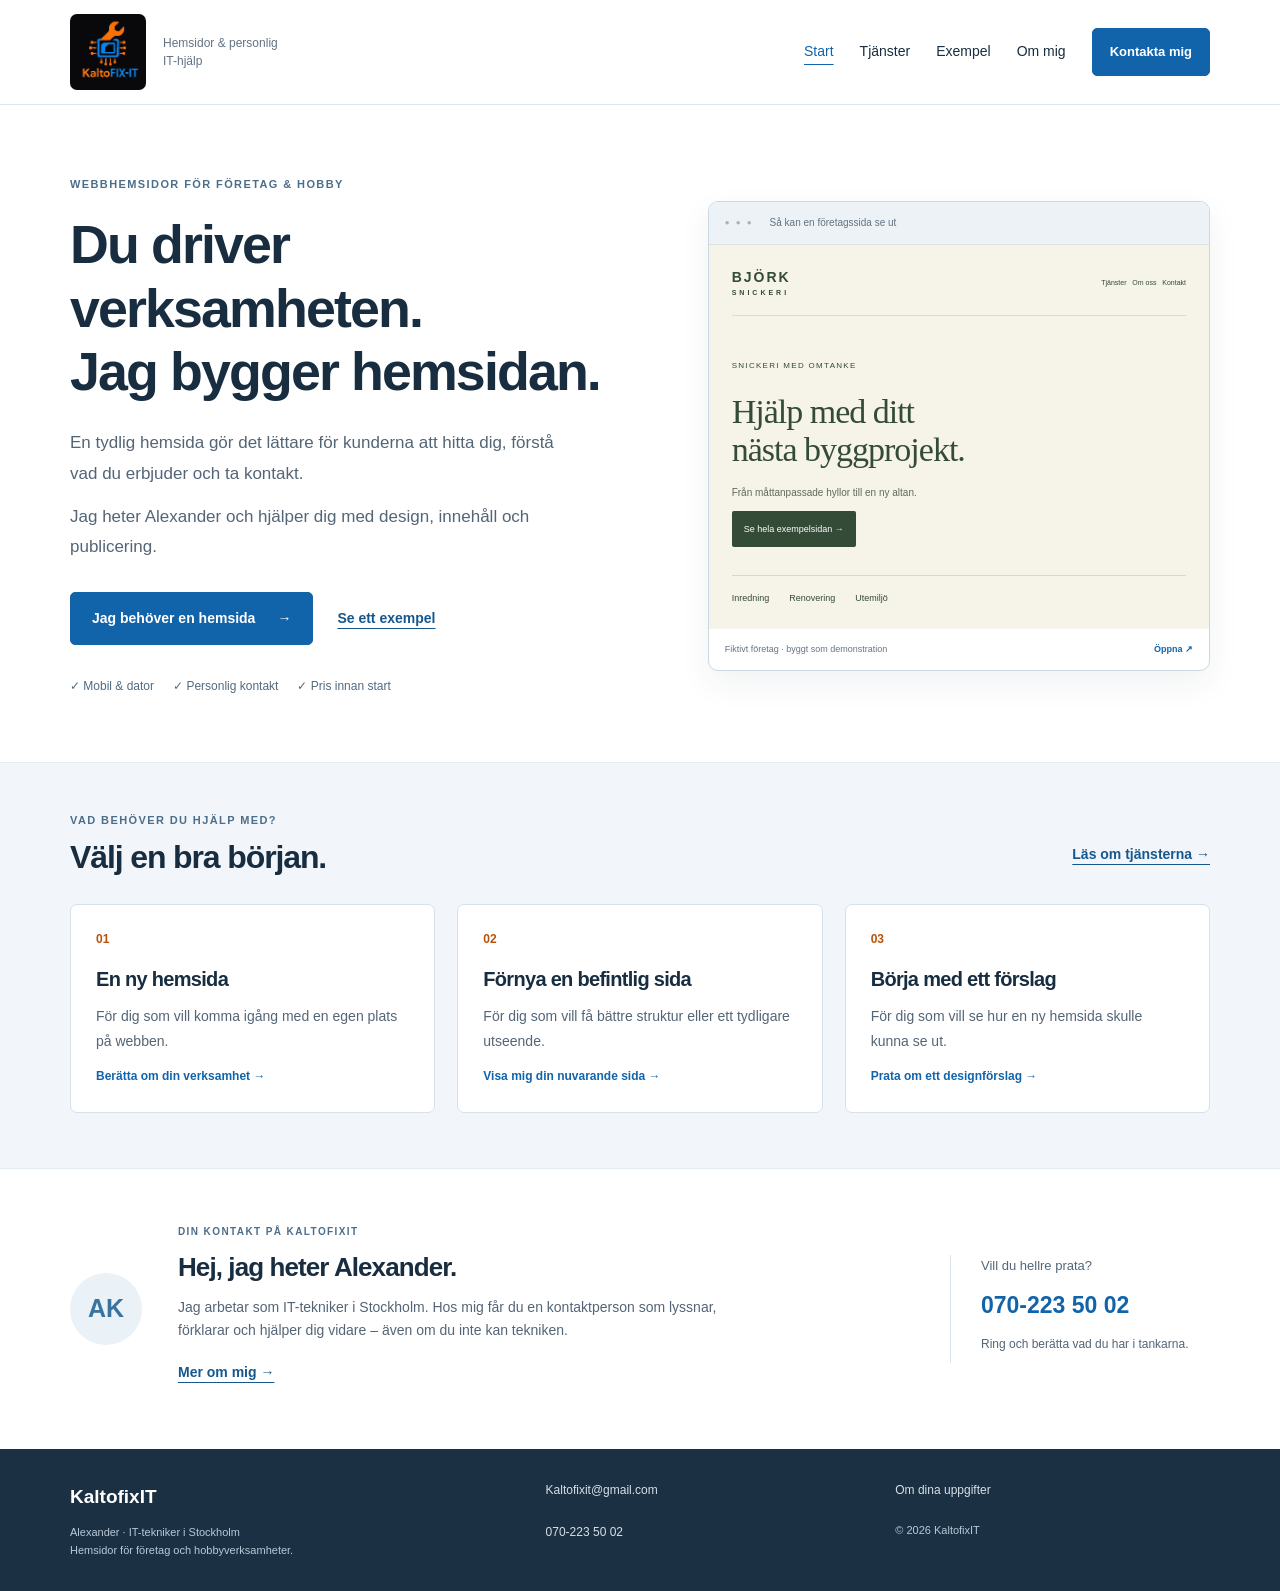
==== commit 136e68df: "Replace site with new straightforward small-business website" ====
--- a/index.html
+++ b/index.html
@@ -1,10 +1 @@
-<!doctype html>
-<html lang="sv"><head><meta charset="UTF-8"><meta name="viewport" content="width=device-width,initial-scale=1"><meta name="description" content="Hemsidor för små och medelstora företag och hobbyverksamheter. Hos KaltofixIT får du personlig hjälp av Alexander, från första samtalet till färdig hemsida."><meta name="theme-color" content="#141a1e"><title>Hemsidor för företag och hobbyverksamheter | KaltofixIT</title><link rel="icon" href="kaltofixit-logo.png" type="image/png"><link rel="stylesheet" href="theme.css"><script src="config.js" defer></script><script src="inquiry-api.js" defer></script><script src="app.js" defer></script><script src="explore.js" defer></script><script src="planner.js" defer></script><script src="studio.js" defer></script></head>
-<body><a class="skip" href="#main">Hoppa till innehåll</a><header class="header"><div class="reading-progress" aria-hidden="true"></div><div class="wrap nav"><a class="brand" href="index.html" aria-label="KaltofixIT, startsida"><img class="brand-logo" src="kaltofixit-logo.png" alt="KaltofixIT" width="160" height="160"></a><button class="menu" aria-expanded="false" aria-controls="navigation">Meny</button><nav class="links" id="navigation" aria-label="Huvudmeny"><a href="index.html" aria-current="page">Hem</a><a href="projekt.html">Exempel</a><a href="om-oss.html">Om oss</a><a href="kontakt.html">Kontakt</a></nav></div></header>
-<main id="main"><section class="wrap welcome" id="start"><div class="welcome-copy"><div class="eyebrow"><span class="dot"></span> PERSONLIG WEBBDESIGN · KALTOFIXIT</div><h1>Liten verksamhet.<br><span>Stort intryck.</span></h1><p>En hemsida som gör din verksamhet rättvisa. Jag hjälper dig från första tanken till en sida som dina kunder gärna stannar på.</p><div class="actions"><a class="button" href="#planera">Planera din hemsida ↗</a><a class="textlink" href="#nytta">Se vad du får ↓</a></div><p class="welcome-signature">Personlig hjälp av Alexander · <a href="om-oss.html">Lär känna mig</a></p></div><section class="idea-lab" aria-labelledby="lab-title"><div class="lab-top"><span class="lab-dot"></span><span>DIN IDÉ. TRE MÖJLIGHETER.</span><span class="lab-counter" data-preview-count>01 / 03</span></div><h2 id="lab-title">Börja med din värld.</h2><div class="choice-row" role="group" aria-label="Välj ett exempel"><button type="button" class="choice active" data-preview="foretag" aria-pressed="true">Mitt företag</button><button type="button" class="choice" data-preview="hobby" aria-pressed="false">Min hobby</button><button type="button" class="choice" data-preview="tjanster" aria-pressed="false">Mina tjänster</button></div><div class="mood-toolbar" role="group" aria-label="Välj färgkänsla"><span>Gör den till din</span><button class="mood-swatch mood-blue" type="button" data-mood="blue" aria-pressed="true" aria-label="Blå färgkänsla"></button><button class="mood-swatch mood-sand" type="button" data-mood="sand" aria-pressed="false" aria-label="Varm färgkänsla"></button><button class="mood-swatch mood-green" type="button" data-mood="green" aria-pressed="false" aria-label="Grön färgkänsla"></button></div><div class="device-toolbar" role="group" aria-label="Förhandsvisningens format"><span>Prova format</span><button type="button" data-device="desktop" aria-pressed="true">Dator</button><button type="button" data-device="mobile" aria-pressed="false">Mobil</button></div><div class="live-preview" data-preview-theme="foretag" data-mood-theme="blue"><div class="preview-nav"><span data-demo-brand>DITT FÖRETAG</span><span aria-hidden="true">OM OSS &nbsp; KONTAKT</span></div><div class="preview-body"><div><span class="preview-kicker" data-demo-kicker>Lokalt. Personligt. Nära.</span><h3 data-demo-title>Det du gör bra.<br>Synligt för fler.</h3><p data-demo-copy>Visa vad du erbjuder och gör det enkelt för nya kunder att hitta dig.</p><a class="preview-fake-button" data-demo-button href="projekt.html">Lär känna oss ↗</a></div><div class="preview-shapes" aria-hidden="true"><div class="art-sun"></div><div class="art-arch"></div><div class="art-orb"></div><span>01 — FORM & FUNKTION</span></div></div><div class="preview-bottom" aria-hidden="true"><span data-demo-foot>Ett tydligt erbjudande</span><span>En enkel väg till kontakt ↗</span></div></div><p class="preview-note" id="preview-feedback" role="status" aria-live="polite">Exempelskiss för företag – inte ett kundprojekt.</p><div class="lab-actions"><a class="button" data-choice-contact href="kontakt.html?verksamhet=foretag">Så här vill jag börja <span aria-hidden="true">↗</span></a><a class="textlink" href="projekt.html">Fler exempel ↗</a></div><noscript><p>Du ser företagsexemplet. Fler exempel finns på projektsidan.</p></noscript></section><div class="welcome-bottom"><span><b>En person. Hela vägen.</b> Du pratar direkt med mig.</span><a href="kontakt.html">Har du redan en idé? Hör av dig ↗</a></div></section><div class="section-nav wrap" aria-label="Utforska innehållet"><a href="#nytta">Vad du får</a><a href="#planera">Planera din hemsida</a><a href="#upplagg">Jämför upplägg</a><a href="#fragor">Vanliga frågor</a></div>
-<section class="wrap section studio-gallery"><div class="sectiontop"><div><div class="eyebrow">01 / Utforska möjligheterna</div><h2>Olika uttryck.<br>Samma omsorg.</h2></div><div><p class="section-intro">Från en liten sidoverksamhet till ett etablerat företag. Din hemsida ska kännas som din.</p><a class="textlink" href="projekt.html">Utforska alla exempel ↗</a></div></div><div class="cards"><article class="project"><div class="project-art art-nature" aria-hidden="true"><div class="mini"><div class="mini-brand">GRÖNRUM<span>↗</span></div><strong>Hjälp med din trädgård.</strong><small>OM OSS &nbsp; / &nbsp; VÅRA TJÄNSTER</small><div class="circle"></div><div class="art-caption">DESIGNSTUDIE / 2026</div></div></div><div class="project-info"><h3>Grönrum</h3><span class="tag">Exempelskiss</span></div><p>Trädgård & livsstil</p><details class="demo-detail"><summary>Utforska upplägget <span aria-hidden="true">+</span></summary><p>En hemsida för ett mindre trädgårdsföretag, med tydliga tjänster, bilder på arbeten och kontaktuppgifter. Illustrativt exempel, inte ett kunduppdrag.</p><a class="textlink" href="kontakt.html?typ=exempel#forfragan">Jag vill ha något liknande ↗</a></details></article><article class="project"><div class="project-art art-studio" aria-hidden="true"><div class="mini"><div class="mini-brand">STUDIO FORMA<span>↗</span></div><strong>Foto & form för dig.</strong><small>OM OSS &nbsp; / &nbsp; VÅRA TJÄNSTER</small><div class="circle"></div><div class="art-caption">DESIGNSTUDIE / 2026</div></div></div><div class="project-info"><h3>Studio Forma</h3><span class="tag">Exempelskiss</span></div><p>Kreativ verksamhet</p><details class="demo-detail"><summary>Utforska upplägget <span aria-hidden="true">+</span></summary><p>En hemsida för dig som fotograferar, skapar eller driver en kreativ hobbyverksamhet. Visa dina arbeten och gör det enkelt att skicka en förfrågan. Illustrativt exempel, inte ett kunduppdrag.</p><a class="textlink" href="kontakt.html?typ=exempel#forfragan">Jag vill ha något liknande ↗</a></details></article><article class="project"><div class="project-art art-craft" aria-hidden="true"><div class="mini"><div class="mini-brand">NORD & FORM<span>↗</span></div><strong>Ditt nästa byggprojekt.</strong><small>OM OSS &nbsp; / &nbsp; VÅRA TJÄNSTER</small><div class="circle"></div><div class="art-caption">DESIGNSTUDIE / 2026</div></div></div><div class="project-info"><h3>Nord & Form</h3><span class="tag">Exempelskiss</span></div><p>Hantverk & service</p><details class="demo-detail"><summary>Utforska upplägget <span aria-hidden="true">+</span></summary><p>En hemsida för ett hantverks- eller serviceföretag. Besökaren hittar vad du erbjuder, var du arbetar och hur man ber om en offert. Illustrativt exempel, inte ett kunduppdrag.</p><a class="textlink" href="kontakt.html?typ=exempel#forfragan">Jag vill ha något liknande ↗</a></details></article></div><p class="gallery-note">Illustrativa designförslag – inte genomförda kunduppdrag.</p></section><section class="wrap section" id="nytta"><div class="sectiontop"><div><div class="eyebrow">02 / Gjord för dina kunder</div><h2>En hemsida som hjälper<br>dina kunder vidare.</h2></div><p class="section-intro">Det ska vara enkelt att förstå vad du erbjuder, hitta rätt information och ta kontakt.</p></div><div class="value-grid"><article><span class="value-icon" aria-hidden="true">01 ↗</span><h3>Bli tydlig.</h3><p>Samla dina tjänster, arbeten och kontaktuppgifter på ett ställe. Besökaren slipper leta efter det viktigaste.</p><details><summary>Så kan det se ut</summary><p>En hantverkare kan visa sina tjänster, arbetsområde och tidigare arbeten – med en tydlig väg till en offertförfrågan.</p></details></article><article><span class="value-icon" aria-hidden="true">02 ◇</span><h3>Bygg förtroende.</h3><p>Visa människan bakom företaget och vad du faktiskt gör. Ett genomtänkt utseende gör informationen lättare att ta till sig.</p><details><summary>Så kan det se ut</summary><p>En fotograf kan samla utvalda bilder, berätta om sitt arbetssätt och förklara hur ett uppdrag går till.</p></details></article><article><span class="value-icon" aria-hidden="true">03 +</span><h3>Gör kontakt enkel.</h3><p>Låt kunden ringa från mobilen eller beskriva sitt behov i en förfrågan. Vi väljer ett upplägg som passar dig.</p><details><summary>Så kan det se ut</summary><p>Ett serviceföretag kan låta kunden välja en tjänst och lämna rätt uppgifter direkt. Mer avancerad hantering planeras separat.</p></details></article></div></section>
-<section class="planner-band" id="planera"><div class="wrap section"><div class="sectiontop"><div><div class="eyebrow">03 / Från nyfiken till konkret</div><h2>Din hemsida.<br>Dina önskemål.</h2></div><p class="section-intro">Välj det som känns relevant. Du får ett enkelt underlag att ta med till vårt första samtal.</p></div><div class="planner-grid"><fieldset class="feature-picker"><legend>Jag vill kunna …</legend><label><input type="checkbox" data-feature="tjanster"><span><b>Visa mina tjänster</b><small>Hjälp kunden förstå vad du erbjuder.</small></span></label><label><input type="checkbox" data-feature="galleri"><span><b>Visa bilder och projekt</b><small>Låt dina arbeten tala för sig själva.</small></span></label><label><input type="checkbox" data-feature="forfragan"><span><b>Ta emot förfrågningar</b><small>Gör det lätt att beskriva ett behov.</small></span></label><label><input type="checkbox" data-feature="fragor"><span><b>Svara på vanliga frågor</b><small>Ge svar även när du inte är tillgänglig.</small></span></label></fieldset><aside class="plan-result" aria-labelledby="plan-heading"><div class="eyebrow">Ditt första underlag</div><h3 id="plan-heading">Vi börjar med det viktigaste.</h3><p id="plan-summary" role="status" aria-live="polite">Välj en eller flera delar för att se ditt upplägg.</p><ul id="plan-list"><li>En tydlig presentation</li><li>Kontaktuppgifter som är lätta att hitta</li><li>Layout för mobil och dator</li></ul><a class="button light" id="plan-contact" href="kontakt.html">Prata om mitt upplägg ↗</a><button class="reset-plan" id="reset-plan" type="button">Rensa mina val</button><p class="plan-note">Ingen beställning eller prisberäkning. Vi stämmer av funktioner, innehåll och kostnad tillsammans.</p></aside></div><noscript><p>Valverktyget behöver JavaScript. Beskriv gärna dina önskemål direkt på kontaktsidan.</p></noscript></div></section>
-<section class="wrap section" id="upplagg"><div class="sectiontop"><div><div class="eyebrow">04 / En start som passar dig</div><h2>Vilken start passar dig?</h2></div><p class="section-intro">Tre sätt att börja. Innehåll, pris och tidsplan bestäms efter vad just du behöver.</p></div><div class="package-grid"><article><span class="tag">ENKEL START</span><h3>En tydlig sida.</h3><p>För en mindre verksamhet som behöver en första plats på webben.</p><ul><li>Kort presentation</li><li>Tjänster eller erbjudande</li><li>Kontaktuppgifter</li></ul><a class="textlink" href="kontakt.html?upplagg=start">Det här passar mig ↗</a></article><article class="package-featured"><span class="tag">MER ATT VISA</span><h3>Plats att utforska.</h3><p>För dig som vill visa fler tjänster, bilder och information på egna sidor.</p><ul><li>Flera tydliga undersidor</li><li>Projekt eller bildgalleri</li><li>Personlig presentation</li></ul><a class="textlink" href="kontakt.html?upplagg=utveckla">Det här passar mig ↗</a></article><article><span class="tag">NÄSTA STEG</span><h3>En bättre hemsida.</h3><p>För dig som redan har en sida men vill förenkla eller förnya den.</p><ul><li>Genomgång av nuvarande sida</li><li>Förslag på struktur och design</li><li>Prioritering av förbättringar</li></ul><a class="textlink" href="kontakt.html?upplagg=fornya&typ=forbattring">Titta på min hemsida ↗</a></article></div><div class="included-note"><b>Vi pratar alltid om helheten.</b><span>Mobilanpassning, läsbara texter, tydlig navigering och hur sidan ska publiceras.</span></div></section>
-<section class="wrap questions-section" id="fragor"><div><div class="eyebrow">05 / Bra att veta</div><h2>Du behöver inte<br>ha alla svar.</h2><p>Vi reder ut det tillsammans. Här är några vanliga funderingar.</p><a class="textlink" href="kontakt.html">Ställ din egen fråga ↗</a></div><div><details><summary>Vad behöver jag ha klart innan vi börjar?</summary><p>Det räcker att du kan berätta vad du gör och vad du vill att besökaren ska kunna göra. Logga, bilder och texter är bra att ha, men vi går igenom vad som saknas tillsammans.</p></details><details><summary>Kan hemsidan växa senare?</summary><p>Ja, vi kan börja med det viktigaste och planera fler sidor eller funktioner senare. Om du vill ha exempelvis bokning eller koppling till andra system tar vi först reda på vad det kräver.</p></details><details><summary>Vad kostar det och hur lång tid tar det?</summary><p>Det beror på antal sidor, innehåll och funktioner. Du får ett förslag på omfattning, pris och tidsplan innan arbetet börjar.</p></details><details><summary>Hur fungerar det på mobil?</summary><p>Layout, meny och innehåll anpassas efter skärmen. Knappar ska vara lätta att trycka på och texten ska gå att läsa utan att zooma.</p></details><details><summary>Kan jag uppdatera sidan själv?</summary><p>Berätta hur ofta du vill ändra innehållet. Då väljer vi ett upplägg för uppdateringar som passar dig och går igenom hur det fungerar.</p></details></div></section>
-<div class="wrap section"><section class="cta"><div><span class="eyebrow">Nästa fina samarbete?</span><h2>Det kan börja<br>med ett hej.</h2><p>Jag hjälper dig att hitta en bra start.</p></div><a class="button light" href="kontakt.html">Prata med Alexander ↗</a></section></div>
-</main><footer class="footer"><div class="wrap"><a class="brand" href="index.html"><img class="brand-logo" src="kaltofixit-logo.png" alt="KaltofixIT" width="160" height="160"></a><span>Små verksamheter förtjänar<br>riktigt bra hemsidor.</span><div class="footer-links"><a href="projekt.html">Exempel</a><a href="kontakt.html">Kontakt</a><a href="kontakt.html#integritet">Integritet</a></div><span>© <span data-year>2026</span> <span data-name>KaltofixIT</span></span></div></footer></body></html>+<!doctype html><html lang="sv"><head><meta charset="utf-8"><meta name="viewport" content="width=device-width, initial-scale=1"><meta name="description" content="Alexander på KaltofixIT bygger hemsidor för små och medelstora företag och hobbyverksamheter. Personlig kontakt och tydligt upplägg."><meta name="theme-color" content="#ffffff"><title>Hemsidor för mindre företag – KaltofixIT</title><link rel="icon" href="logo.png"><link rel="stylesheet" href="site.css"><script src="settings.js" defer></script><script src="contact.js" defer></script><script src="site.js" defer></script></head><body><a class="skip" href="#main">Hoppa till innehållet</a><header><div class="container header-row"><a class="identity" href="index.html" aria-label="KaltofixIT startsida"><img src="logo.png" width="160" height="160" alt="KaltofixIT"><span>Hemsidor & personlig IT-hjälp</span></a><button class="menu-button" aria-expanded="false" aria-controls="nav">Meny</button><nav id="nav" aria-label="Huvudmeny"><a href="index.html" aria-current="page">Start</a><a href="tjanster.html">Tjänster</a><a href="projekt.html">Exempel</a><a href="om-oss.html">Om mig</a><a class="btn small" href="kontakt.html">Kontakta mig</a></nav></div></header><main id="main"><section class="container intro"><div class="intro-copy"><span class="kicker">WEBBHEMSIDOR FÖR FÖRETAG & HOBBY</span><h1>Du driver verksamheten.<br>Jag bygger hemsidan.</h1><p>En tydlig hemsida gör det lättare för kunderna att hitta dig, förstå vad du erbjuder och ta kontakt.</p><p>Jag heter Alexander och hjälper dig med design, innehåll och publicering.</p><div class="buttons"><a class="btn" href="kontakt.html">Jag behöver en hemsida <span aria-hidden="true">→</span></a><a class="plain-link" href="projekt.html">Se ett exempel</a></div><div class="intro-facts"><span>✓ Mobil & dator</span><span>✓ Personlig kontakt</span><span>✓ Pris innan start</span></div></div><aside class="project-example" aria-label="Exempel på en företagssida"><div class="example-toolbar"><span class="browser-dots" aria-hidden="true">● ● ●</span><span>Så kan en företagssida se ut</span></div><div class="sample-site"><div class="sample-nav"><b>BJÖRK<span>SNICKERI</span></b><span>Tjänster &nbsp; Om oss &nbsp; Kontakt</span></div><div class="sample-main"><span class="sample-label">SNICKERI MED OMTANKE</span><h2>Hjälp med ditt<br>nästa byggprojekt.</h2><p>Från måttanpassade hyllor till en ny altan.</p><a href="exempel-snickeri.html">Se hela exempelsidan →</a></div><div class="sample-services"><span>Inredning</span><span>Renovering</span><span>Utemiljö</span></div></div><div class="example-caption"><span>Fiktivt företag · byggt som demonstration</span><a href="exempel-snickeri.html" aria-label="Öppna snickeriexemplet">Öppna ↗</a></div></aside></section><section class="service-section"><div class="container"><div class="section-heading"><div><span class="kicker">VAD BEHÖVER DU HJÄLP MED?</span><h2>Välj en bra början.</h2></div><a class="plain-link" href="tjanster.html">Läs om tjänsterna →</a></div><div class="service-options"><a href="kontakt.html?behov=ny"><span class="number">01</span><h3>En ny hemsida</h3><p>För dig som vill komma igång med en egen plats på webben.</p><span class="option-link">Berätta om din verksamhet →</span></a><a href="kontakt.html?behov=fornya"><span class="number">02</span><h3>Förnya en befintlig sida</h3><p>För dig som vill få bättre struktur eller ett tydligare utseende.</p><span class="option-link">Visa mig din nuvarande sida →</span></a><a href="kontakt.html?behov=forslag"><span class="number">03</span><h3>Börja med ett förslag</h3><p>För dig som vill se hur en ny hemsida skulle kunna se ut.</p><span class="option-link">Prata om ett designförslag →</span></a></div></div></section><section class="container personal"><div class="person-mark" aria-hidden="true">AK</div><div><span class="kicker">DIN KONTAKT PÅ KALTOFIXIT</span><h2>Hej, jag heter Alexander.</h2><p>Jag arbetar som IT-tekniker i Stockholm. Hos mig får du en kontaktperson som lyssnar, förklarar och hjälper dig vidare – även om du inte kan tekniken.</p><a class="plain-link" href="om-oss.html">Mer om mig →</a></div><div class="call-card"><span>Vill du hellre prata?</span><a href="tel:+46702235002">070-223 50 02</a><p>Ring och berätta vad du har i tankarna.</p></div></section></main><footer><div class="container footer-grid"><div><b>KaltofixIT</b><p>Alexander · IT-tekniker i Stockholm<br>Hemsidor för företag och hobbyverksamheter.</p></div><div class="footer-contact"><a href="mailto:Kaltofixit@gmail.com">Kaltofixit@gmail.com</a><a href="tel:+46702235002">070-223 50 02</a></div><div><a href="kontakt.html#integritet">Om dina uppgifter</a><p>© <span id="year">2026</span> KaltofixIT</p></div></div></footer></body></html>
--- a/site.css
+++ b/site.css
@@ -0,0 +1,4 @@
+:root{--ink:#182d40;--blue:#1264aa;--muted:#546576;--line:#dce4ec;--soft:#f2f6fa;--orange:#e66c12}*{box-sizing:border-box}html{scroll-behavior:smooth;scroll-padding-top:25px}body{margin:0;font-family:Arial,Helvetica,sans-serif;color:var(--ink);background:#fff;line-height:1.65}a{color:inherit;text-decoration:none}button,input,select,textarea{font:inherit}button,summary{cursor:pointer}h1,h2,h3,p{margin-top:0}h1,h2,h3{line-height:1.18;letter-spacing:-.035em}h1{font-size:clamp(34px,4.2vw,58px);margin-bottom:25px}h2{font-size:32px;margin-bottom:18px}h3{font-size:21px}p{color:var(--muted)}[hidden]{display:none!important}:focus-visible{outline:3px solid #e77a28;outline-offset:4px}.container{max-width:1220px;padding-inline:40px;margin:auto}.skip{position:fixed;left:20px;top:-100px;background:#fff;padding:12px;z-index:99}.skip:focus{top:10px}header{border-bottom:1px solid var(--line);background:#fff}.header-row{display:flex;align-items:center;justify-content:space-between;gap:25px;min-height:104px}.identity{display:flex;align-items:center;gap:17px}.identity img{width:76px;height:76px;border-radius:7px}.identity span{font-size:12px;color:#637384;max-width:130px;line-height:1.5}nav{display:flex;align-items:center;gap:26px;font-size:14px}nav>a{padding-block:12px}nav [aria-current=page]:not(.btn){color:var(--blue);text-decoration:underline;text-underline-offset:8px}.menu-button{display:none}.btn{display:inline-flex;align-items:center;justify-content:center;gap:22px;min-height:48px;padding:14px 21px;border:1px solid var(--blue);border-radius:5px;background:var(--blue);color:white;font-size:14px;font-weight:600;transition:background .15s}.btn:hover{background:#0d4d85}.btn.small{padding:11px 17px;font-size:13px}.btn:disabled{opacity:.65;cursor:wait}.plain-link{font-size:14px;font-weight:600;text-decoration:underline;text-underline-offset:5px;display:inline-flex;align-items:center;min-height:44px;color:#16588e}.buttons{display:flex;align-items:center;gap:24px;flex-wrap:wrap;margin-top:29px}.kicker{font-size:11px;font-weight:700;letter-spacing:1.4px;color:#4c6e8a;display:block;margin-bottom:20px}.intro{display:grid;grid-template-columns:1.14fr 1fr;gap:65px;align-items:center;padding-block:70px 65px}.intro-copy>p{font-size:17px;max-width:510px;line-height:1.8;margin-bottom:12px}.intro-facts{display:flex;gap:19px;flex-wrap:wrap;font-size:12px;margin-top:32px;color:#526a7e}.project-example{min-width:0;border:1px solid #ccd8e1;border-radius:10px;overflow:hidden;box-shadow:0 12px 32px #172e4010;background:#fff}.example-toolbar{display:flex;align-items:center;gap:16px;padding:13px 16px;background:#edf2f6;border-bottom:1px solid #dce4e9;font-size:10px;color:#627282}.browser-dots{font-size:8px;letter-spacing:2px;color:#a5b2be}.sample-site{background:#f6f3e9;color:#334b37;padding:23px}.sample-nav{display:flex;justify-content:space-between;align-items:center;border-bottom:1px solid #d9ddce;padding-bottom:18px}.sample-nav b{font-size:14px;letter-spacing:2px;line-height:1.4}.sample-nav b span{display:block;font-size:7px;letter-spacing:3px}.sample-nav>span{font-size:7px}.sample-main{padding-block:34px 28px}.sample-label{font-size:8px;letter-spacing:1.3px}.sample-main h2{font-family:Georgia,serif;font-weight:400;font-size:34px;line-height:1.12;letter-spacing:-1px;margin:16px 0}.sample-main p{font-size:10px;color:#5e6b56}.sample-main a{display:inline-flex;padding:9px 12px;background:#334b37;color:#fff;font-size:9px;border-radius:2px;min-height:36px;align-items:center}.sample-services{display:flex;border-top:1px solid #d4dacb;padding-top:15px;gap:20px;font-size:9px}.example-caption{padding:13px 16px;display:flex;justify-content:space-between;gap:15px;font-size:9px;color:#647587}.example-caption a{font-weight:700;color:var(--blue)}.service-section{background:var(--soft);border-block:1px solid #e4ebf1;padding-block:48px 55px}.section-heading{display:flex;justify-content:space-between;align-items:end;gap:25px;margin-bottom:27px}.section-heading .kicker{margin-bottom:10px}.section-heading h2{margin:0}.service-options{display:grid;grid-template-columns:repeat(3,minmax(0,1fr));gap:22px}.service-options>a{background:#fff;border:1px solid #d7e1eb;border-radius:7px;padding:25px;display:flex;flex-direction:column;transition:border-color .15s}.service-options>a:hover{border-color:#3279b2}.number{font-size:12px;font-weight:700;color:#b9530a;display:block;margin-bottom:19px}.service-options h3{font-size:20px;margin-bottom:12px}.service-options p{font-size:14px;line-height:1.75}.option-link{font-size:12px;color:var(--blue);font-weight:600;margin-top:auto}.personal{display:grid;grid-template-columns:80px 1fr 260px;gap:28px;align-items:center;padding-block:55px}.person-mark{width:72px;height:72px;border-radius:50%;background:#eaf1f7;display:grid;place-items:center;color:#39739f;font-size:25px;font-weight:bold}.personal .kicker{font-size:10px;margin-bottom:12px}.personal h2{font-size:26px;margin-bottom:13px}.personal p{font-size:14px;max-width:570px;margin-bottom:8px}.call-card{border-left:1px solid var(--line);padding-left:30px}.call-card>span{font-size:13px;color:#52677a;display:block}.call-card>a{font-size:23px;font-weight:700;display:inline-block;padding-block:10px;color:var(--blue)}.call-card p{font-size:12px}footer{background:#1b3043;color:#d5e0e9;padding-block:32px}.footer-grid{display:grid;grid-template-columns:1.4fr 1fr 1fr;gap:35px;font-size:12px}.footer-grid b{font-size:19px;color:white}.footer-grid p{font-size:11px;color:#b9c9d7;margin:10px 0 0}.footer-contact{display:flex;flex-direction:column;gap:12px}footer a{display:inline-block;min-height:30px}footer a:hover{text-decoration:underline}.page-heading{padding-block:60px 35px}.page-heading>p{max-width:700px;font-size:17px}.page-heading.compact{padding-bottom:25px}.service-detail article{display:grid;grid-template-columns:1fr 1fr;gap:80px;border-top:1px solid var(--line);padding-block:40px}.service-detail article p{font-size:15px}.service-detail ul,.checklist{padding-left:20px;line-height:2.2;font-size:14px;color:#506578}.service-detail .number{margin-bottom:16px}.soft{background:var(--soft)}.section{padding-block:55px}.steps{display:grid;grid-template-columns:repeat(3,minmax(0,1fr));gap:45px;padding-left:24px}.steps li{padding-left:10px}.steps li::marker{color:var(--blue);font-weight:700}.steps h3{margin-top:12px}.steps p{font-size:14px}.end-contact{padding-block:45px;display:flex;align-items:center;justify-content:space-between;gap:30px}.end-contact h2{font-size:26px;margin-bottom:8px}.end-contact p{margin:0;font-size:14px}.end-contact .btn{flex-shrink:0}.case-row{display:grid;grid-template-columns:1fr 1fr;gap:65px;align-items:center;padding-block:20px 55px}.case-visual{position:relative;min-height:360px;overflow:hidden;background:#eeeddf;border-radius:8px;padding:40px;color:#344a38}.case-visual>span{font-size:12px;letter-spacing:2px;position:relative;z-index:1}.case-visual h2{font-family:Georgia,serif;font-size:52px;font-weight:400;position:relative;z-index:1;margin-top:40px}.wood-lines{position:absolute;bottom:-30px;right:30px;width:100px;height:300px;background:repeating-linear-gradient(90deg,#bda27b 0 14px,#e4d4b8 14px 18px);transform:rotate(22deg)}.caption{font-size:11px;margin-top:15px}.about-layout{display:grid;grid-template-columns:.7fr 1.3fr;gap:65px;padding-block:15px 45px}.about-layout p{line-height:1.85}.about-layout h3{margin-top:28px}.about-brand{background:#f0f4f8;border-radius:8px;display:flex;flex-direction:column;align-items:center;justify-content:center;gap:22px;padding:35px;align-self:start;min-height:310px}.about-brand img{width:120px;height:120px;border-radius:8px}.about-brand>span{text-align:center;font-size:21px;font-weight:bold}.about-brand small{font-size:12px;font-weight:400;color:#637789}.contact-layout{display:grid;grid-template-columns:.8fr 1.2fr;gap:65px;padding-bottom:45px}.contact-layout aside{padding-top:15px}.contact-layout aside h2{font-size:24px}.contact-method{padding-block:18px;border-bottom:1px solid var(--line)}.contact-method span{display:block;font-size:12px;color:#657788;margin-bottom:7px}.contact-method a{font-size:22px;color:var(--blue);overflow-wrap:anywhere}.contact-note{padding:22px;background:var(--soft);margin-top:30px;border-radius:7px}.contact-note h3{font-size:18px}.contact-note p{font-size:14px;margin-bottom:0}.form-panel{border:1px solid #d7e1e9;border-radius:8px;padding:30px;background:#f9fbfd}.form-panel h2{font-size:25px}.form-grid{display:grid;grid-template-columns:1fr 1fr;gap:17px}label{display:block;font-size:13px;font-weight:600;margin-bottom:18px}input,select,textarea{width:100%;display:block;margin-top:7px;border:1px solid #b9c8d4;border-radius:4px;background:#fff;color:var(--ink);padding:11px 12px;font-size:16px}textarea{resize:vertical;min-height:135px}.optional{margin-bottom:20px}.optional summary{font-size:12px;min-height:44px;padding-block:10px}.optional .form-grid{padding-top:15px}.form-note{font-size:11px;margin:14px 0 0}.plain-button{border:0;background:none;color:var(--blue);text-decoration:underline;font-size:13px;padding:10px 0;min-height:44px}#form-status{font-size:13px;margin:15px 0 0}#form-status:empty{margin:0}#form-status[data-error=true]{color:#a42e21}.privacy{padding-bottom:45px}.privacy h2{font-size:20px}.privacy p{font-size:12px;max-width:800px}.demo-banner{background:#e7eff6;padding:12px 20px;font-size:13px;text-align:center}.demo-banner a{color:var(--blue);text-decoration:underline}
+@media(max-width:1000px){.identity span{display:none}.intro{gap:35px}.container{padding-inline:28px}.service-options{gap:15px}.service-options>a{padding:20px}.personal{grid-template-columns:60px 1fr 220px;gap:20px}.person-mark{height:56px;width:56px;font-size:20px}.call-card{padding-left:20px}.call-card>a{font-size:20px}.service-detail article{gap:40px}.contact-layout{gap:35px}.sample-main h2{font-size:29px}}
+@media(max-width:720px){.container{padding-inline:22px}.header-row{min-height:82px;flex-wrap:wrap;gap:0;padding-block:5px}.identity img{width:66px;height:66px}.menu-button{display:block;border:1px solid #b7c6d2;color:var(--ink);background:#fff;padding:9px 16px;border-radius:4px;min-height:44px;font-size:13px}nav{display:none;width:100%;padding-block:10px 15px}nav.open{display:flex;flex-direction:column;align-items:stretch;gap:0}nav>a{min-height:46px;padding:10px}nav .btn{margin-top:8px}.intro{grid-template-columns:1fr;gap:35px;padding-block:38px 40px}h1{font-size:36px}.intro-copy>p{font-size:16px}.kicker{font-size:10px;letter-spacing:1px;margin-bottom:17px}.buttons{gap:16px;margin-top:25px}.buttons .btn{font-size:13px;padding:13px 17px}.plain-link{font-size:13px}.intro-facts{gap:12px 18px;font-size:11px;margin-top:23px}.sample-site{padding:20px}.sample-main h2{font-size:34px}.sample-main{padding-top:28px}.sample-main a{min-height:44px;font-size:10px}.sample-nav>span{font-size:6px}.example-caption{font-size:9px;padding:12px}.section-heading{align-items:start;flex-direction:column;gap:12px}h2{font-size:28px}.service-options{grid-template-columns:1fr}.service-options>a{padding:22px}.number{margin-bottom:12px}.service-options h3{font-size:22px}.service-options p{margin-bottom:15px}.option-link{font-size:12px}.service-section{padding-block:35px}.personal{grid-template-columns:56px 1fr;gap:20px;padding-block:38px}.personal h2{font-size:25px}.personal .call-card{grid-column:1/-1;border-left:0;border-top:1px solid var(--line);padding:23px 0 0}.footer-grid{grid-template-columns:1fr;gap:22px}.footer-grid>div:last-child{display:flex;justify-content:space-between;align-items:start;gap:15px}.footer-grid p{margin-top:7px}.footer-grid>div:last-child p{margin:0}.footer-contact{gap:7px}.page-heading{padding-block:35px 20px}.page-heading>p{font-size:16px}.service-detail article,.steps,.case-row,.about-layout,.contact-layout{grid-template-columns:1fr}.service-detail article{gap:10px;padding-block:28px}.service-detail h2{font-size:28px}.service-detail ul{font-size:14px}.steps{gap:15px}.section{padding-block:38px}.end-contact{align-items:start;flex-direction:column;gap:22px;padding-block:35px}.case-row{gap:30px;padding-top:10px}.case-visual{min-height:290px;padding:30px}.case-visual h2{font-size:45px}.about-layout{gap:30px}.about-brand{min-height:220px}.about-brand img{width:100px;height:100px}.contact-layout{gap:30px}.contact-layout aside{padding-top:0}.contact-method a{font-size:21px}.form-panel{padding:24px 18px}.form-grid{grid-template-columns:1fr;gap:0}.form-panel .btn{width:100%}.contact-note{margin-top:20px}.contact-layout aside .contact-note{display:none}}
+@media(prefers-reduced-motion:reduce){html{scroll-behavior:auto}*{transition:none!important}}
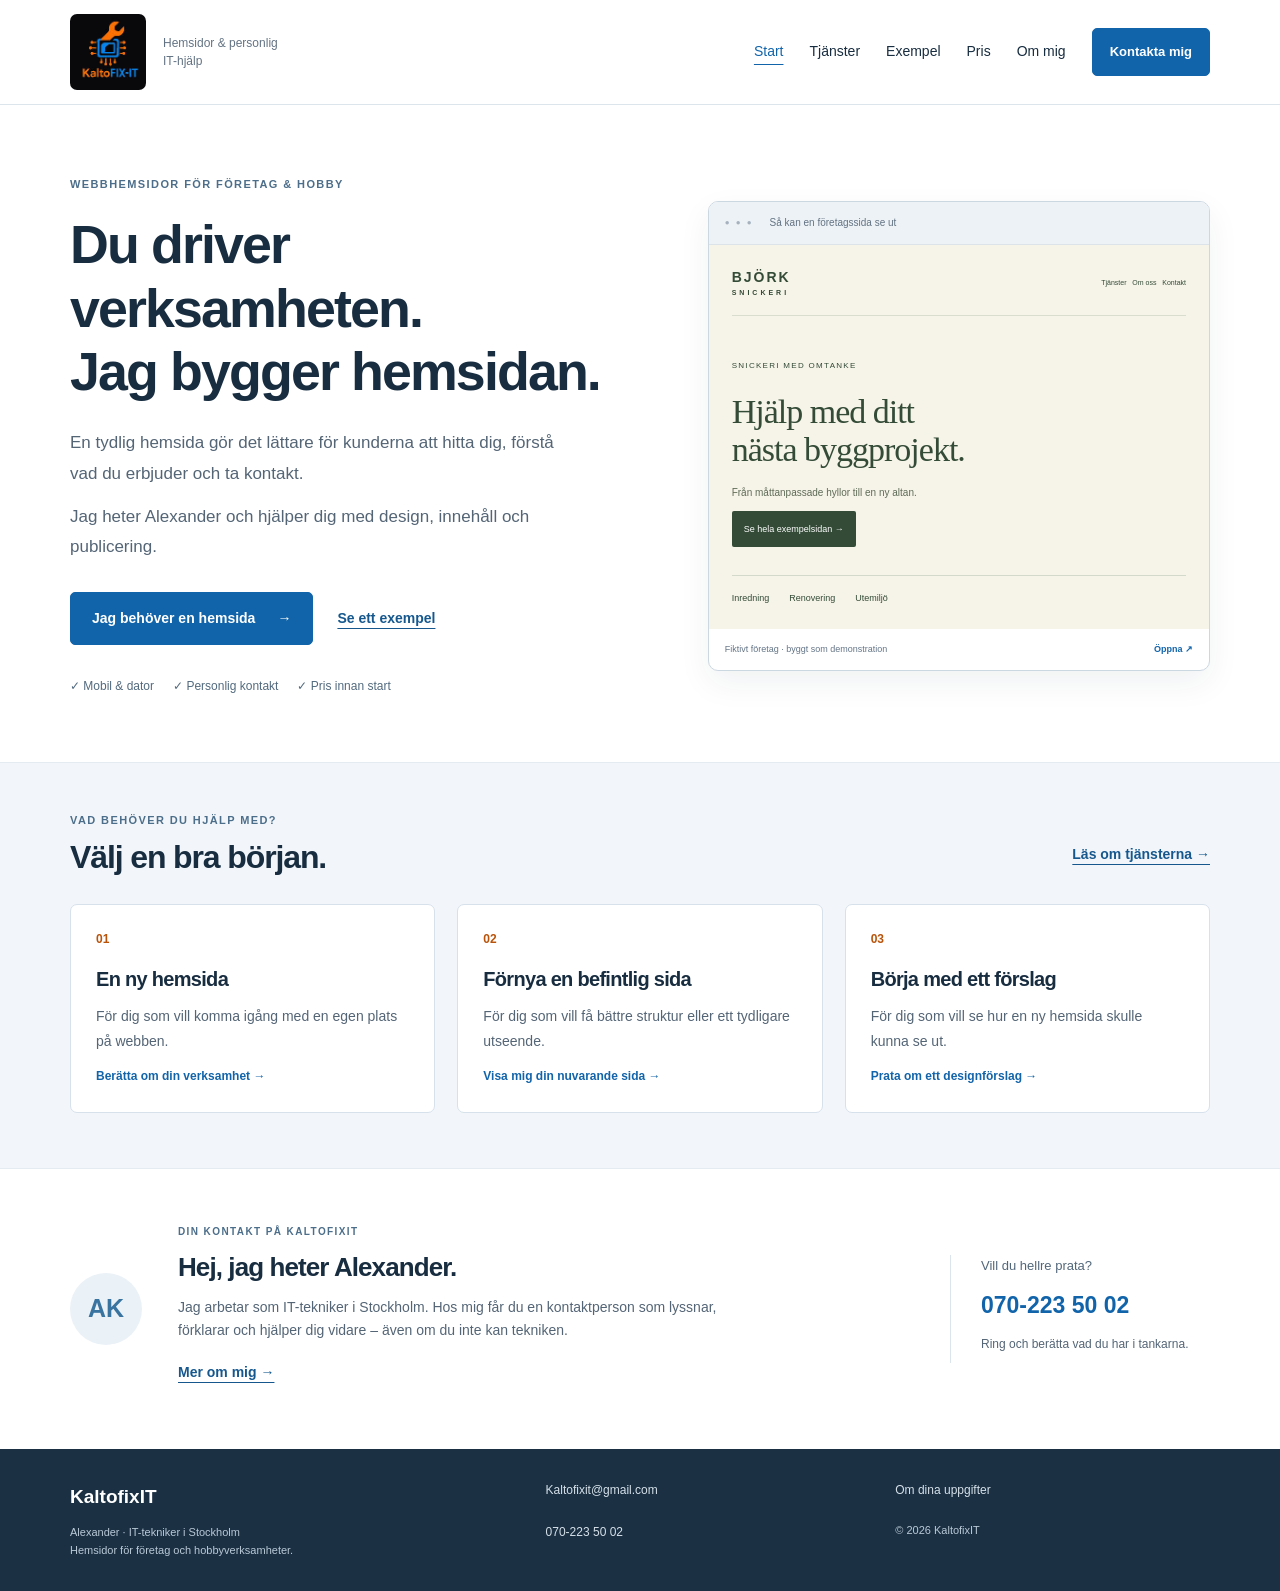
==== commit ffea45f2: "Add transparent website running costs page" ====
--- a/index.html
+++ b/index.html
@@ -1 +1 @@
-<!doctype html><html lang="sv"><head><meta charset="utf-8"><meta name="viewport" content="width=device-width, initial-scale=1"><meta name="description" content="Alexander på KaltofixIT bygger hemsidor för små och medelstora företag och hobbyverksamheter. Personlig kontakt och tydligt upplägg."><meta name="theme-color" content="#ffffff"><title>Hemsidor för mindre företag – KaltofixIT</title><link rel="icon" href="logo.png"><link rel="stylesheet" href="site.css"><script src="settings.js" defer></script><script src="contact.js" defer></script><script src="site.js" defer></script></head><body><a class="skip" href="#main">Hoppa till innehållet</a><header><div class="container header-row"><a class="identity" href="index.html" aria-label="KaltofixIT startsida"><img src="logo.png" width="160" height="160" alt="KaltofixIT"><span>Hemsidor & personlig IT-hjälp</span></a><button class="menu-button" aria-expanded="false" aria-controls="nav">Meny</button><nav id="nav" aria-label="Huvudmeny"><a href="index.html" aria-current="page">Start</a><a href="tjanster.html">Tjänster</a><a href="projekt.html">Exempel</a><a href="om-oss.html">Om mig</a><a class="btn small" href="kontakt.html">Kontakta mig</a></nav></div></header><main id="main"><section class="container intro"><div class="intro-copy"><span class="kicker">WEBBHEMSIDOR FÖR FÖRETAG & HOBBY</span><h1>Du driver verksamheten.<br>Jag bygger hemsidan.</h1><p>En tydlig hemsida gör det lättare för kunderna att hitta dig, förstå vad du erbjuder och ta kontakt.</p><p>Jag heter Alexander och hjälper dig med design, innehåll och publicering.</p><div class="buttons"><a class="btn" href="kontakt.html">Jag behöver en hemsida <span aria-hidden="true">→</span></a><a class="plain-link" href="projekt.html">Se ett exempel</a></div><div class="intro-facts"><span>✓ Mobil & dator</span><span>✓ Personlig kontakt</span><span>✓ Pris innan start</span></div></div><aside class="project-example" aria-label="Exempel på en företagssida"><div class="example-toolbar"><span class="browser-dots" aria-hidden="true">● ● ●</span><span>Så kan en företagssida se ut</span></div><div class="sample-site"><div class="sample-nav"><b>BJÖRK<span>SNICKERI</span></b><span>Tjänster &nbsp; Om oss &nbsp; Kontakt</span></div><div class="sample-main"><span class="sample-label">SNICKERI MED OMTANKE</span><h2>Hjälp med ditt<br>nästa byggprojekt.</h2><p>Från måttanpassade hyllor till en ny altan.</p><a href="exempel-snickeri.html">Se hela exempelsidan →</a></div><div class="sample-services"><span>Inredning</span><span>Renovering</span><span>Utemiljö</span></div></div><div class="example-caption"><span>Fiktivt företag · byggt som demonstration</span><a href="exempel-snickeri.html" aria-label="Öppna snickeriexemplet">Öppna ↗</a></div></aside></section><section class="service-section"><div class="container"><div class="section-heading"><div><span class="kicker">VAD BEHÖVER DU HJÄLP MED?</span><h2>Välj en bra början.</h2></div><a class="plain-link" href="tjanster.html">Läs om tjänsterna →</a></div><div class="service-options"><a href="kontakt.html?behov=ny"><span class="number">01</span><h3>En ny hemsida</h3><p>För dig som vill komma igång med en egen plats på webben.</p><span class="option-link">Berätta om din verksamhet →</span></a><a href="kontakt.html?behov=fornya"><span class="number">02</span><h3>Förnya en befintlig sida</h3><p>För dig som vill få bättre struktur eller ett tydligare utseende.</p><span class="option-link">Visa mig din nuvarande sida →</span></a><a href="kontakt.html?behov=forslag"><span class="number">03</span><h3>Börja med ett förslag</h3><p>För dig som vill se hur en ny hemsida skulle kunna se ut.</p><span class="option-link">Prata om ett designförslag →</span></a></div></div></section><section class="container personal"><div class="person-mark" aria-hidden="true">AK</div><div><span class="kicker">DIN KONTAKT PÅ KALTOFIXIT</span><h2>Hej, jag heter Alexander.</h2><p>Jag arbetar som IT-tekniker i Stockholm. Hos mig får du en kontaktperson som lyssnar, förklarar och hjälper dig vidare – även om du inte kan tekniken.</p><a class="plain-link" href="om-oss.html">Mer om mig →</a></div><div class="call-card"><span>Vill du hellre prata?</span><a href="tel:+46702235002">070-223 50 02</a><p>Ring och berätta vad du har i tankarna.</p></div></section></main><footer><div class="container footer-grid"><div><b>KaltofixIT</b><p>Alexander · IT-tekniker i Stockholm<br>Hemsidor för företag och hobbyverksamheter.</p></div><div class="footer-contact"><a href="mailto:Kaltofixit@gmail.com">Kaltofixit@gmail.com</a><a href="tel:+46702235002">070-223 50 02</a></div><div><a href="kontakt.html#integritet">Om dina uppgifter</a><p>© <span id="year">2026</span> KaltofixIT</p></div></div></footer></body></html>+<!doctype html><html lang="sv"><head><meta charset="utf-8"><meta name="viewport" content="width=device-width, initial-scale=1"><meta name="description" content="Alexander på KaltofixIT bygger hemsidor för små och medelstora företag och hobbyverksamheter. Personlig kontakt och tydligt upplägg."><meta name="theme-color" content="#ffffff"><title>Hemsidor för mindre företag – KaltofixIT</title><link rel="icon" href="logo.png"><link rel="stylesheet" href="site.css"><script src="settings.js" defer></script><script src="contact.js" defer></script><script src="site.js" defer></script></head><body><a class="skip" href="#main">Hoppa till innehållet</a><header><div class="container header-row"><a class="identity" href="index.html" aria-label="KaltofixIT startsida"><img src="logo.png" width="160" height="160" alt="KaltofixIT"><span>Hemsidor & personlig IT-hjälp</span></a><button class="menu-button" aria-expanded="false" aria-controls="nav">Meny</button><nav id="nav" aria-label="Huvudmeny"><a href="index.html" aria-current="page">Start</a><a href="tjanster.html">Tjänster</a><a href="projekt.html">Exempel</a><a href="pris.html">Pris</a><a href="om-oss.html">Om mig</a><a class="btn small" href="kontakt.html">Kontakta mig</a></nav></div></header><main id="main"><section class="container intro"><div class="intro-copy"><span class="kicker">WEBBHEMSIDOR FÖR FÖRETAG & HOBBY</span><h1>Du driver verksamheten.<br>Jag bygger hemsidan.</h1><p>En tydlig hemsida gör det lättare för kunderna att hitta dig, förstå vad du erbjuder och ta kontakt.</p><p>Jag heter Alexander och hjälper dig med design, innehåll och publicering.</p><div class="buttons"><a class="btn" href="kontakt.html">Jag behöver en hemsida <span aria-hidden="true">→</span></a><a class="plain-link" href="projekt.html">Se ett exempel</a></div><div class="intro-facts"><span>✓ Mobil & dator</span><span>✓ Personlig kontakt</span><span>✓ Pris innan start</span></div></div><aside class="project-example" aria-label="Exempel på en företagssida"><div class="example-toolbar"><span class="browser-dots" aria-hidden="true">● ● ●</span><span>Så kan en företagssida se ut</span></div><div class="sample-site"><div class="sample-nav"><b>BJÖRK<span>SNICKERI</span></b><span>Tjänster &nbsp; Om oss &nbsp; Kontakt</span></div><div class="sample-main"><span class="sample-label">SNICKERI MED OMTANKE</span><h2>Hjälp med ditt<br>nästa byggprojekt.</h2><p>Från måttanpassade hyllor till en ny altan.</p><a href="exempel-snickeri.html">Se hela exempelsidan →</a></div><div class="sample-services"><span>Inredning</span><span>Renovering</span><span>Utemiljö</span></div></div><div class="example-caption"><span>Fiktivt företag · byggt som demonstration</span><a href="exempel-snickeri.html" aria-label="Öppna snickeriexemplet">Öppna ↗</a></div></aside></section><section class="service-section"><div class="container"><div class="section-heading"><div><span class="kicker">VAD BEHÖVER DU HJÄLP MED?</span><h2>Välj en bra början.</h2></div><a class="plain-link" href="tjanster.html">Läs om tjänsterna →</a></div><div class="service-options"><a href="kontakt.html?behov=ny"><span class="number">01</span><h3>En ny hemsida</h3><p>För dig som vill komma igång med en egen plats på webben.</p><span class="option-link">Berätta om din verksamhet →</span></a><a href="kontakt.html?behov=fornya"><span class="number">02</span><h3>Förnya en befintlig sida</h3><p>För dig som vill få bättre struktur eller ett tydligare utseende.</p><span class="option-link">Visa mig din nuvarande sida →</span></a><a href="kontakt.html?behov=forslag"><span class="number">03</span><h3>Börja med ett förslag</h3><p>För dig som vill se hur en ny hemsida skulle kunna se ut.</p><span class="option-link">Prata om ett designförslag →</span></a></div></div></section><section class="container personal"><div class="person-mark" aria-hidden="true">AK</div><div><span class="kicker">DIN KONTAKT PÅ KALTOFIXIT</span><h2>Hej, jag heter Alexander.</h2><p>Jag arbetar som IT-tekniker i Stockholm. Hos mig får du en kontaktperson som lyssnar, förklarar och hjälper dig vidare – även om du inte kan tekniken.</p><a class="plain-link" href="om-oss.html">Mer om mig →</a></div><div class="call-card"><span>Vill du hellre prata?</span><a href="tel:+46702235002">070-223 50 02</a><p>Ring och berätta vad du har i tankarna.</p></div></section></main><footer><div class="container footer-grid"><div><b>KaltofixIT</b><p>Alexander · IT-tekniker i Stockholm<br>Hemsidor för företag och hobbyverksamheter.</p></div><div class="footer-contact"><a href="mailto:Kaltofixit@gmail.com">Kaltofixit@gmail.com</a><a href="tel:+46702235002">070-223 50 02</a></div><div><a href="kontakt.html#integritet">Om dina uppgifter</a><p>© <span id="year">2026</span> KaltofixIT</p></div></div></footer></body></html>
--- a/site.css
+++ b/site.css
@@ -2,3 +2,5 @@
 @media(max-width:1000px){.identity span{display:none}.intro{gap:35px}.container{padding-inline:28px}.service-options{gap:15px}.service-options>a{padding:20px}.personal{grid-template-columns:60px 1fr 220px;gap:20px}.person-mark{height:56px;width:56px;font-size:20px}.call-card{padding-left:20px}.call-card>a{font-size:20px}.service-detail article{gap:40px}.contact-layout{gap:35px}.sample-main h2{font-size:29px}}
 @media(max-width:720px){.container{padding-inline:22px}.header-row{min-height:82px;flex-wrap:wrap;gap:0;padding-block:5px}.identity img{width:66px;height:66px}.menu-button{display:block;border:1px solid #b7c6d2;color:var(--ink);background:#fff;padding:9px 16px;border-radius:4px;min-height:44px;font-size:13px}nav{display:none;width:100%;padding-block:10px 15px}nav.open{display:flex;flex-direction:column;align-items:stretch;gap:0}nav>a{min-height:46px;padding:10px}nav .btn{margin-top:8px}.intro{grid-template-columns:1fr;gap:35px;padding-block:38px 40px}h1{font-size:36px}.intro-copy>p{font-size:16px}.kicker{font-size:10px;letter-spacing:1px;margin-bottom:17px}.buttons{gap:16px;margin-top:25px}.buttons .btn{font-size:13px;padding:13px 17px}.plain-link{font-size:13px}.intro-facts{gap:12px 18px;font-size:11px;margin-top:23px}.sample-site{padding:20px}.sample-main h2{font-size:34px}.sample-main{padding-top:28px}.sample-main a{min-height:44px;font-size:10px}.sample-nav>span{font-size:6px}.example-caption{font-size:9px;padding:12px}.section-heading{align-items:start;flex-direction:column;gap:12px}h2{font-size:28px}.service-options{grid-template-columns:1fr}.service-options>a{padding:22px}.number{margin-bottom:12px}.service-options h3{font-size:22px}.service-options p{margin-bottom:15px}.option-link{font-size:12px}.service-section{padding-block:35px}.personal{grid-template-columns:56px 1fr;gap:20px;padding-block:38px}.personal h2{font-size:25px}.personal .call-card{grid-column:1/-1;border-left:0;border-top:1px solid var(--line);padding:23px 0 0}.footer-grid{grid-template-columns:1fr;gap:22px}.footer-grid>div:last-child{display:flex;justify-content:space-between;align-items:start;gap:15px}.footer-grid p{margin-top:7px}.footer-grid>div:last-child p{margin:0}.footer-contact{gap:7px}.page-heading{padding-block:35px 20px}.page-heading>p{font-size:16px}.service-detail article,.steps,.case-row,.about-layout,.contact-layout{grid-template-columns:1fr}.service-detail article{gap:10px;padding-block:28px}.service-detail h2{font-size:28px}.service-detail ul{font-size:14px}.steps{gap:15px}.section{padding-block:38px}.end-contact{align-items:start;flex-direction:column;gap:22px;padding-block:35px}.case-row{gap:30px;padding-top:10px}.case-visual{min-height:290px;padding:30px}.case-visual h2{font-size:45px}.about-layout{gap:30px}.about-brand{min-height:220px}.about-brand img{width:100px;height:100px}.contact-layout{gap:30px}.contact-layout aside{padding-top:0}.contact-method a{font-size:21px}.form-panel{padding:24px 18px}.form-grid{grid-template-columns:1fr;gap:0}.form-panel .btn{width:100%}.contact-note{margin-top:20px}.contact-layout aside .contact-note{display:none}}
 @media(prefers-reduced-motion:reduce){html{scroll-behavior:auto}*{transition:none!important}}
+.cost-overview{display:grid;grid-template-columns:1.1fr .9fr;gap:56px;padding-block:26px 76px;align-items:start}.cost-card{padding:34px;border:1px solid var(--line);border-top:4px solid var(--blue);border-radius:8px;box-shadow:0 10px 30px #182d400d}.cost-label{font-size:12px;font-weight:700;letter-spacing:.08em;color:var(--blue)}.cost-price{font-size:64px;font-weight:700;letter-spacing:-.06em;line-height:1.2;margin-top:10px}.cost-price small{font-size:19px;font-weight:500;letter-spacing:0}.cost-total{font-weight:700;color:var(--ink);margin-bottom:15px}.cost-card .checklist{margin-block:22px}.cost-card .caption{padding-top:18px;border-top:1px solid var(--line);font-size:12px}.cost-aside{padding-top:17px}.cost-aside h2{margin-top:15px}.cost-items{display:grid;grid-template-columns:repeat(2,1fr);gap:18px;margin-top:30px}.cost-items article{background:#fff;border:1px solid var(--line);border-radius:7px;padding:24px}.cost-items h3{margin:8px 0}.cost-items p{margin-bottom:0}.cost-note{display:flex;align-items:center;justify-content:space-between;gap:38px;padding-block:60px}.cost-note>div{max-width:720px}.cost-note h2{font-size:28px}.cost-note p{margin-bottom:0}@media(max-width:760px){.cost-overview{grid-template-columns:1fr;gap:22px;padding-block:10px 45px}.cost-card{padding:25px 20px}.cost-price{font-size:56px}.cost-items{grid-template-columns:1fr}.cost-note{align-items:flex-start;flex-direction:column;padding-block:42px}}
+
